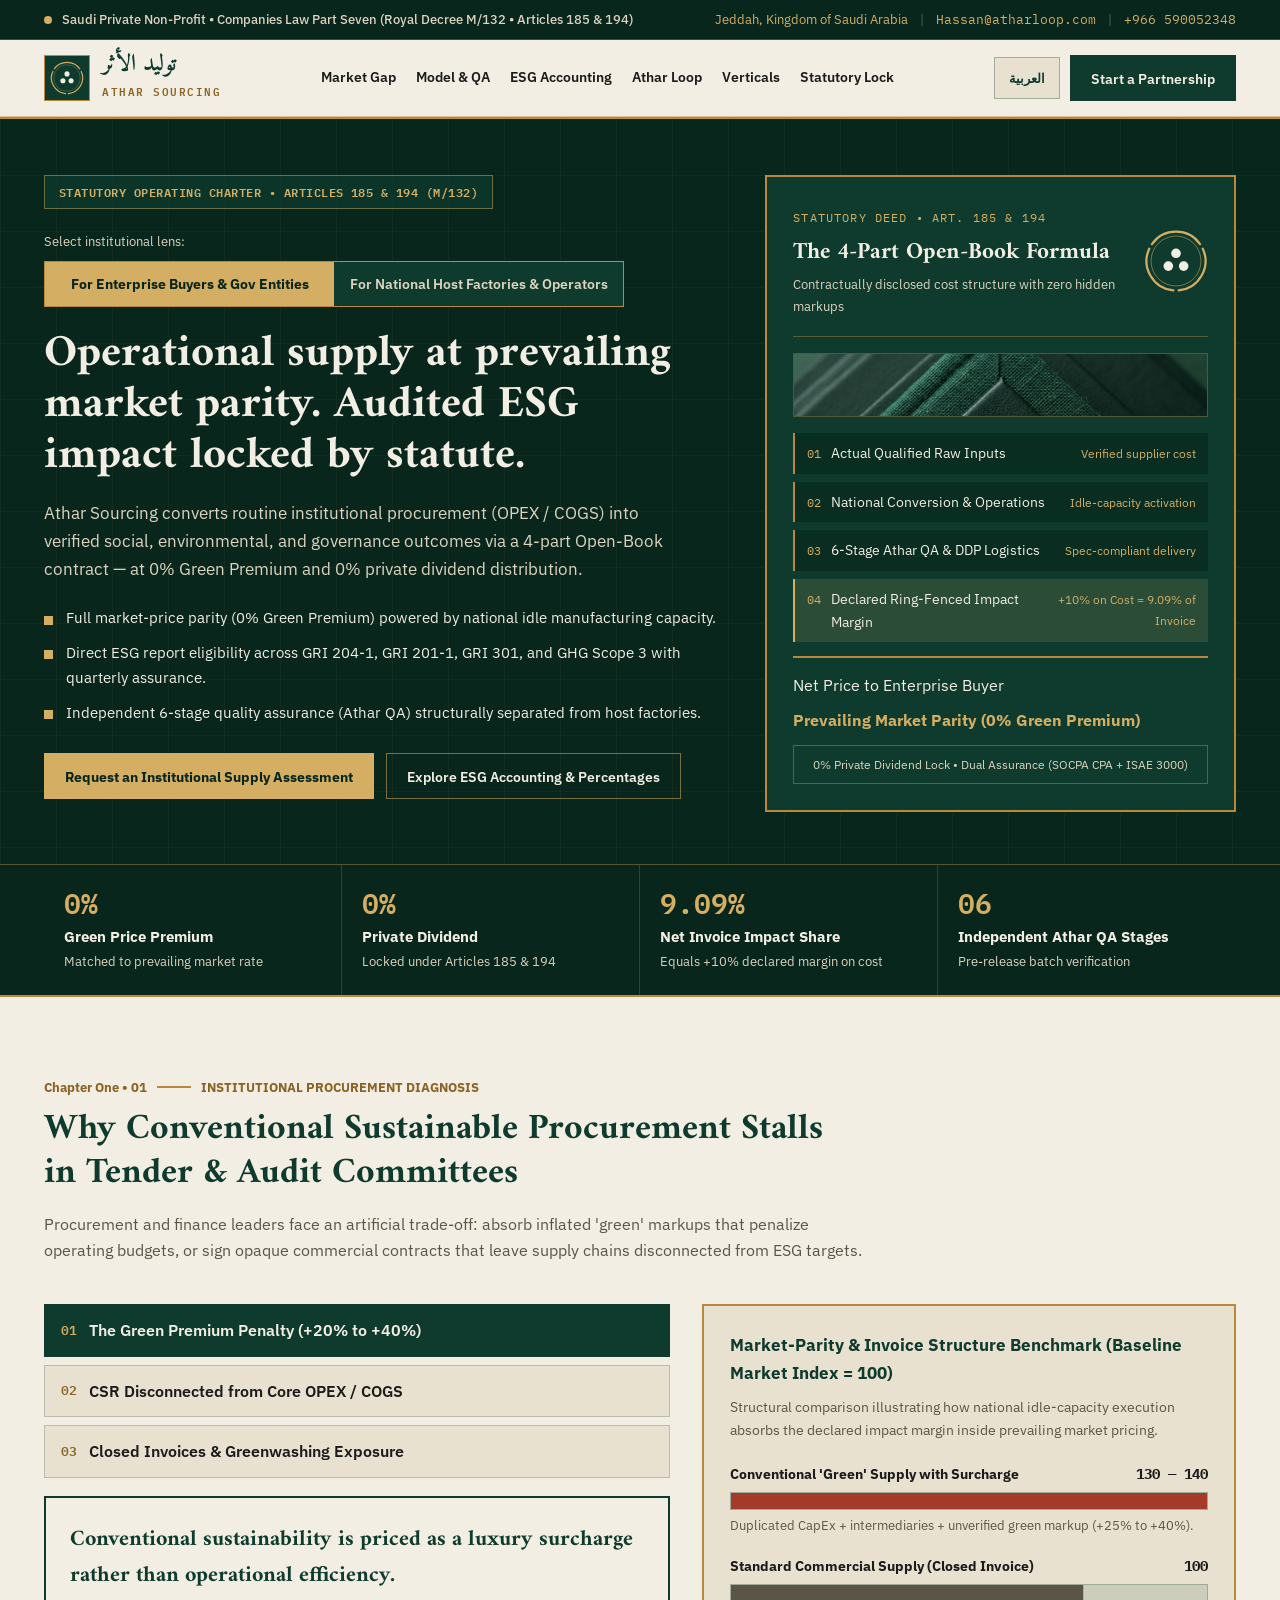
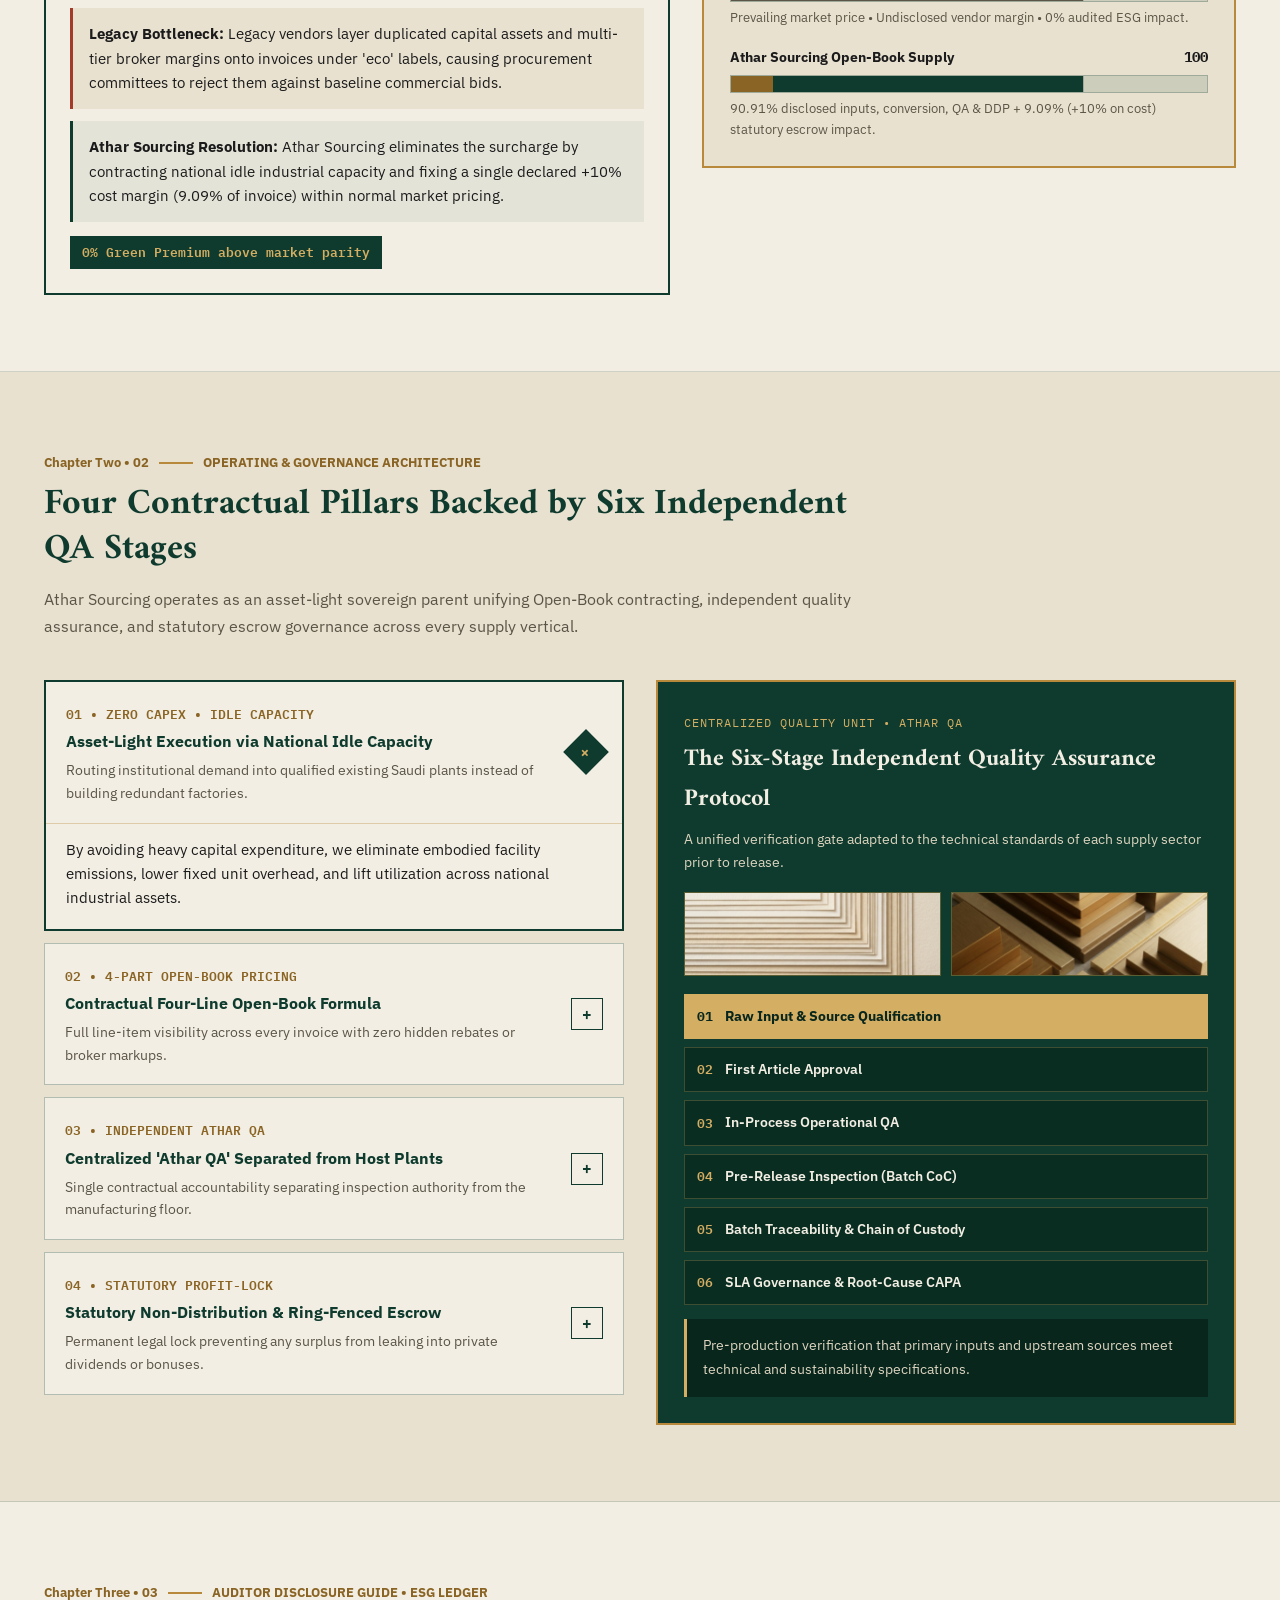
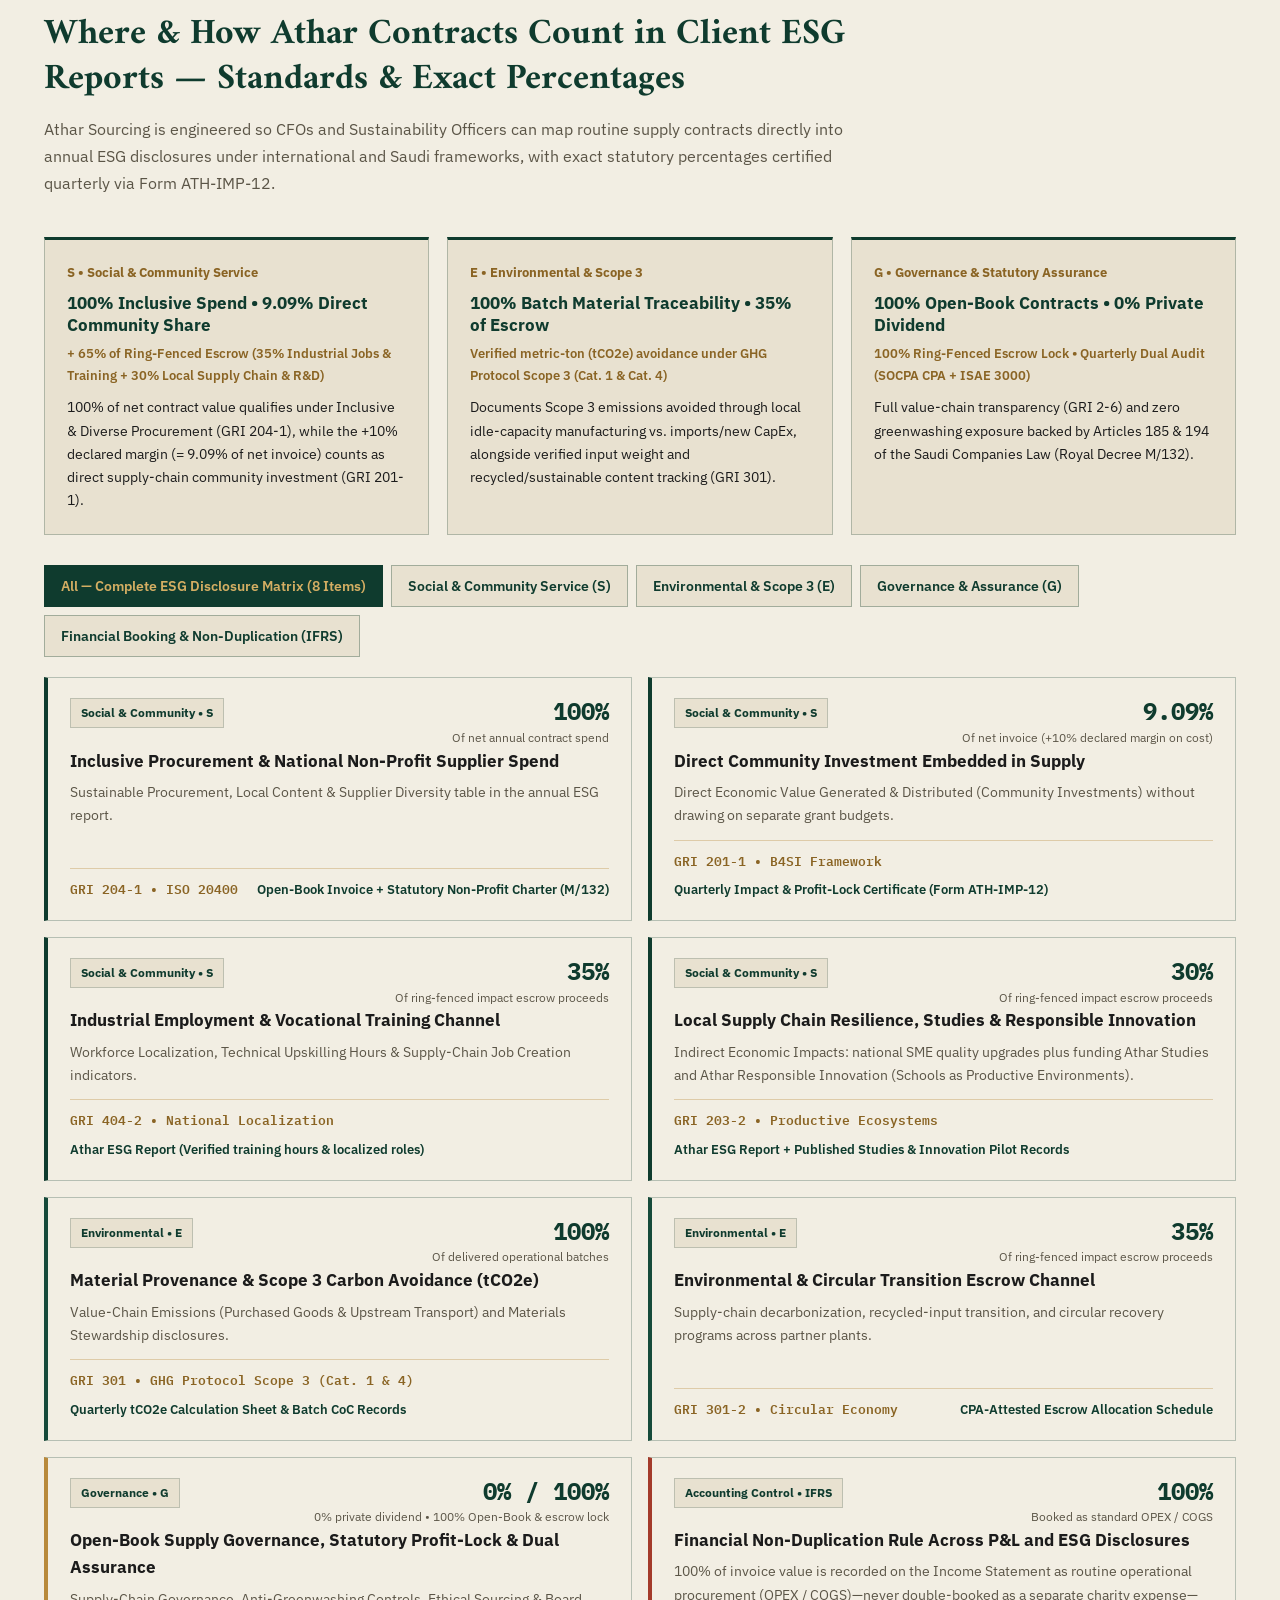
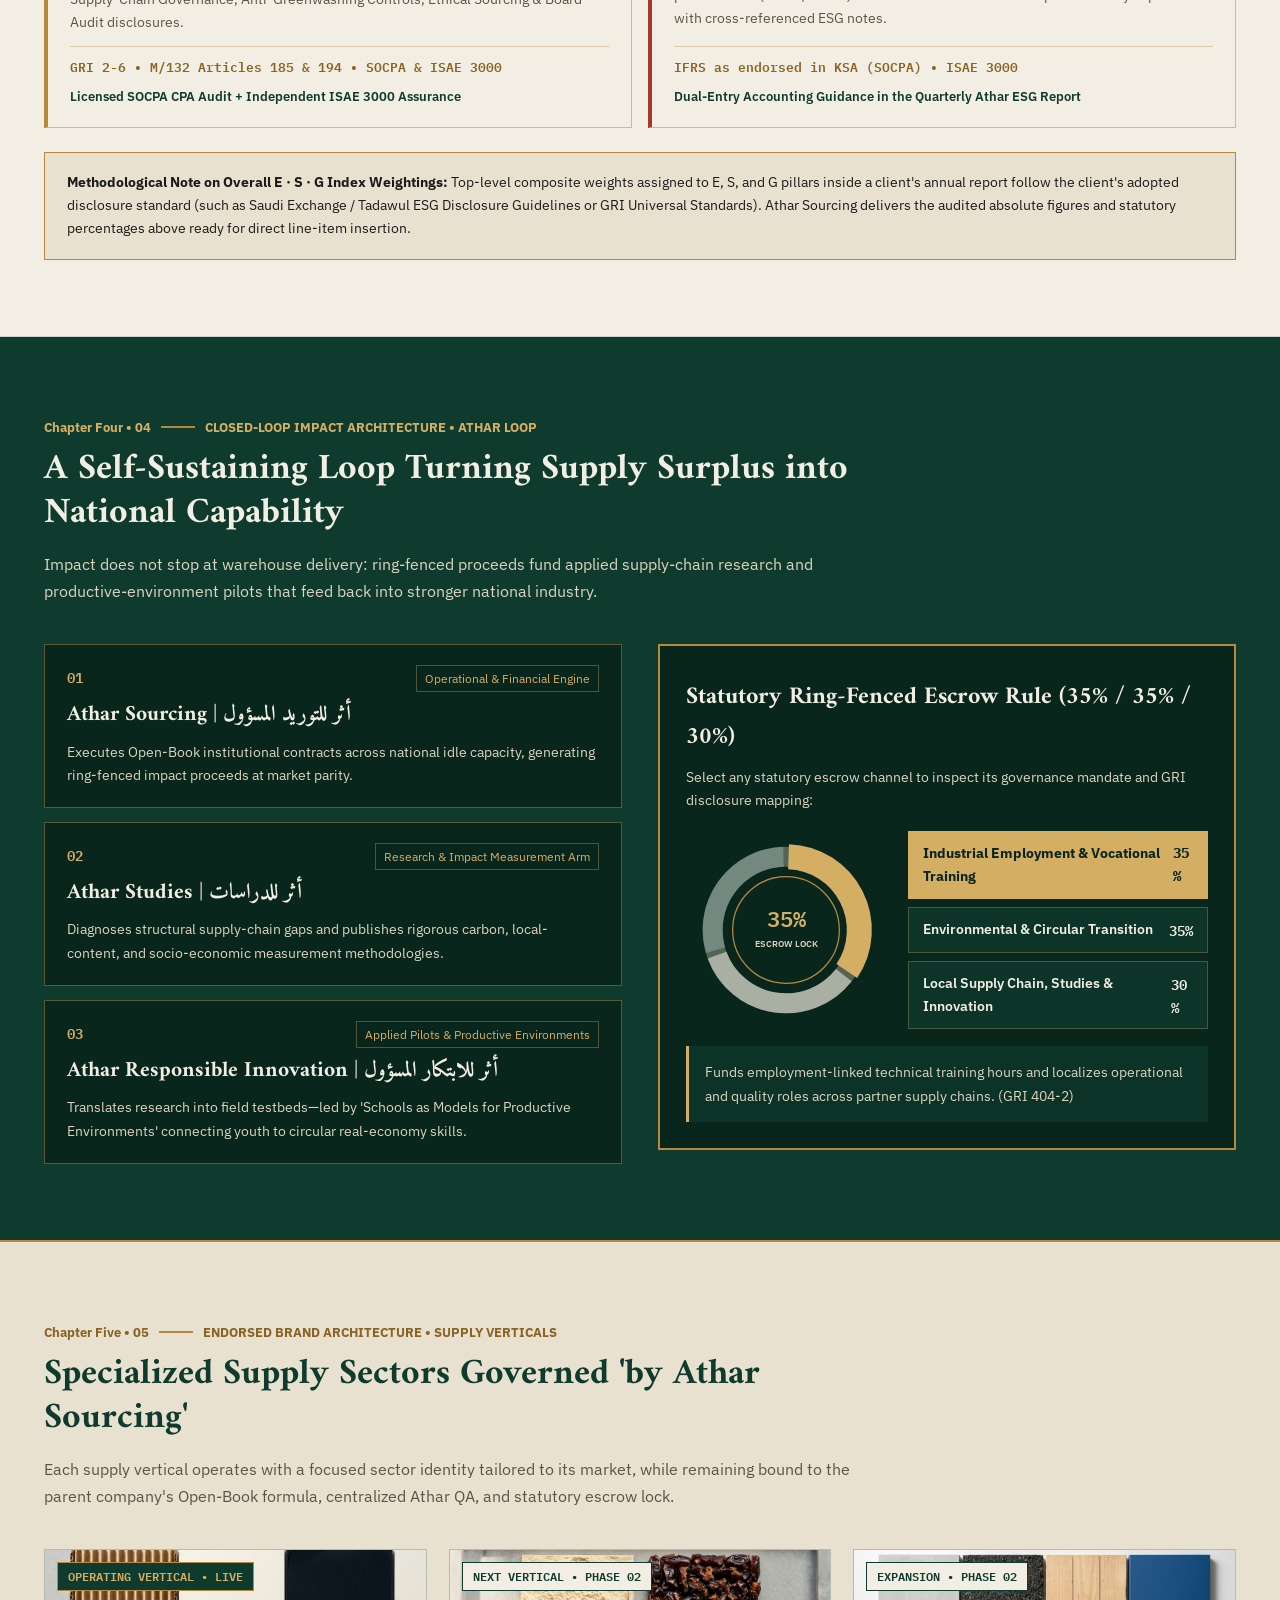
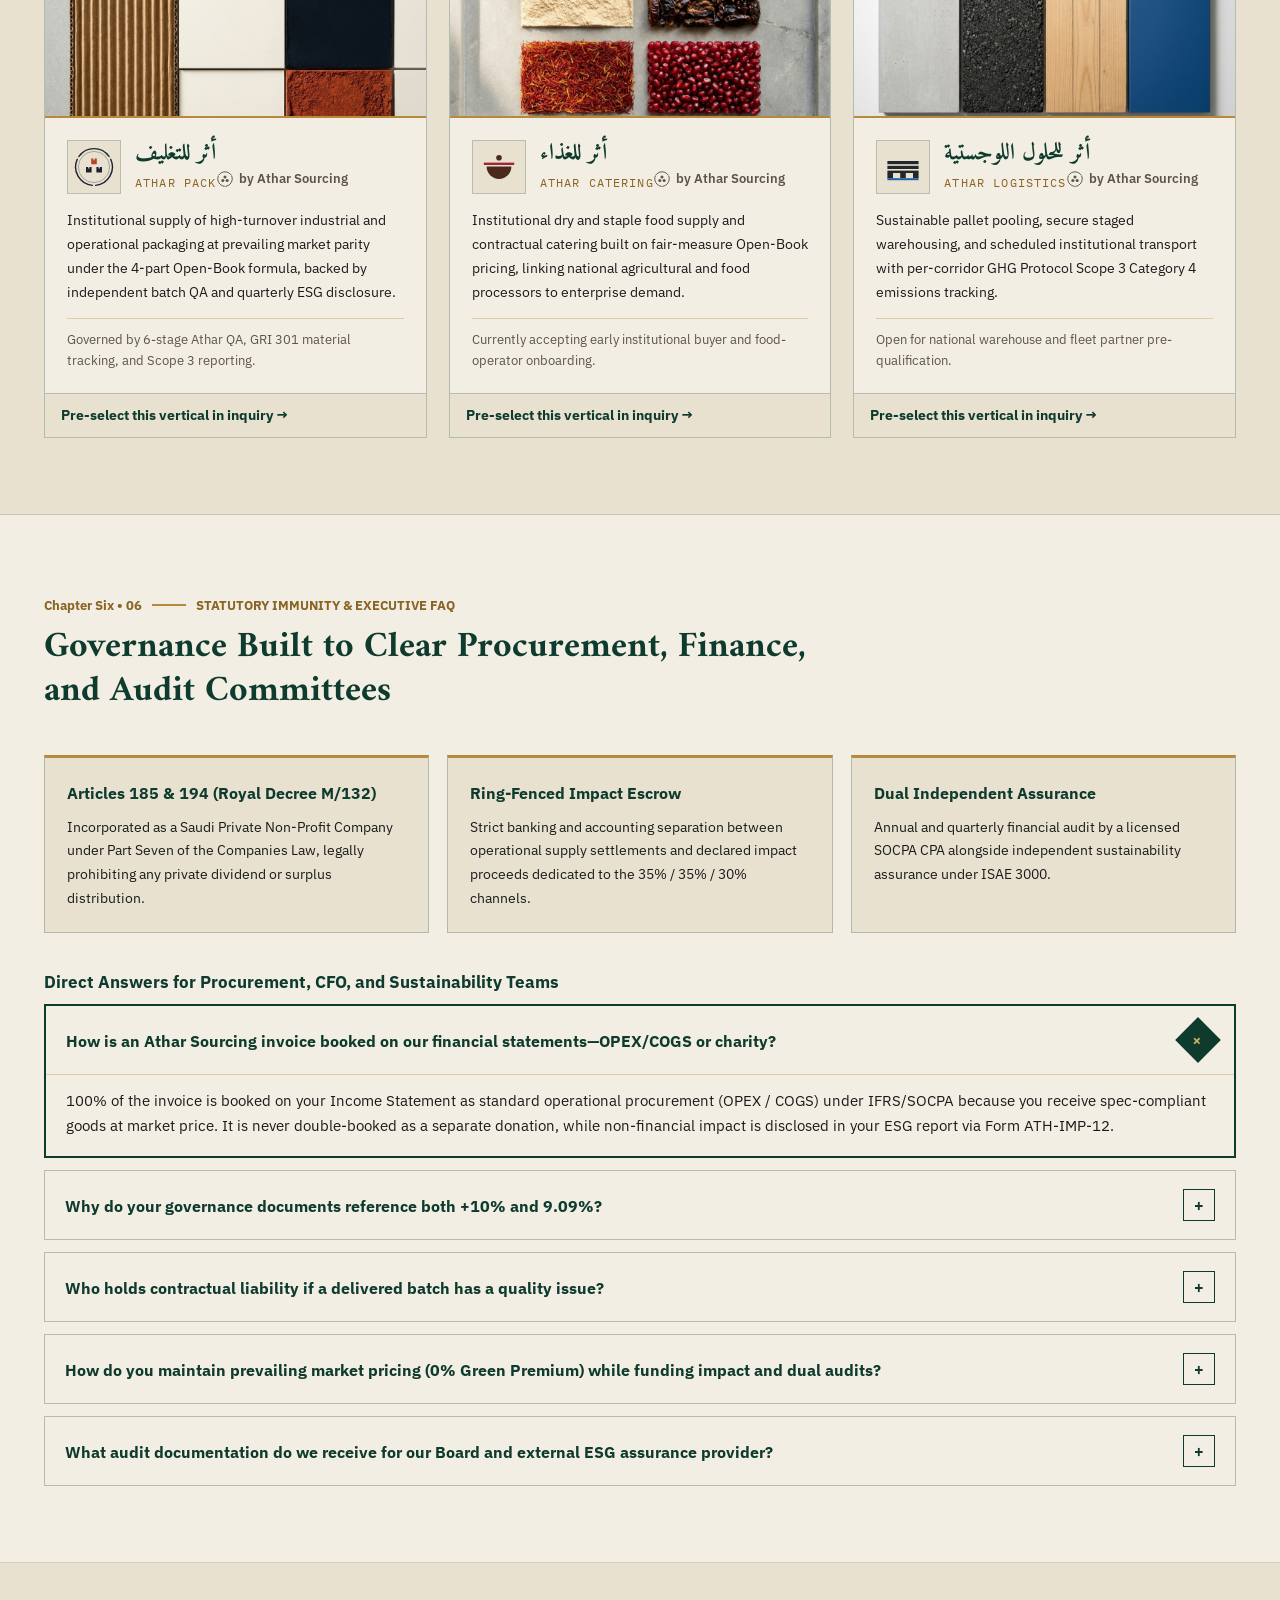
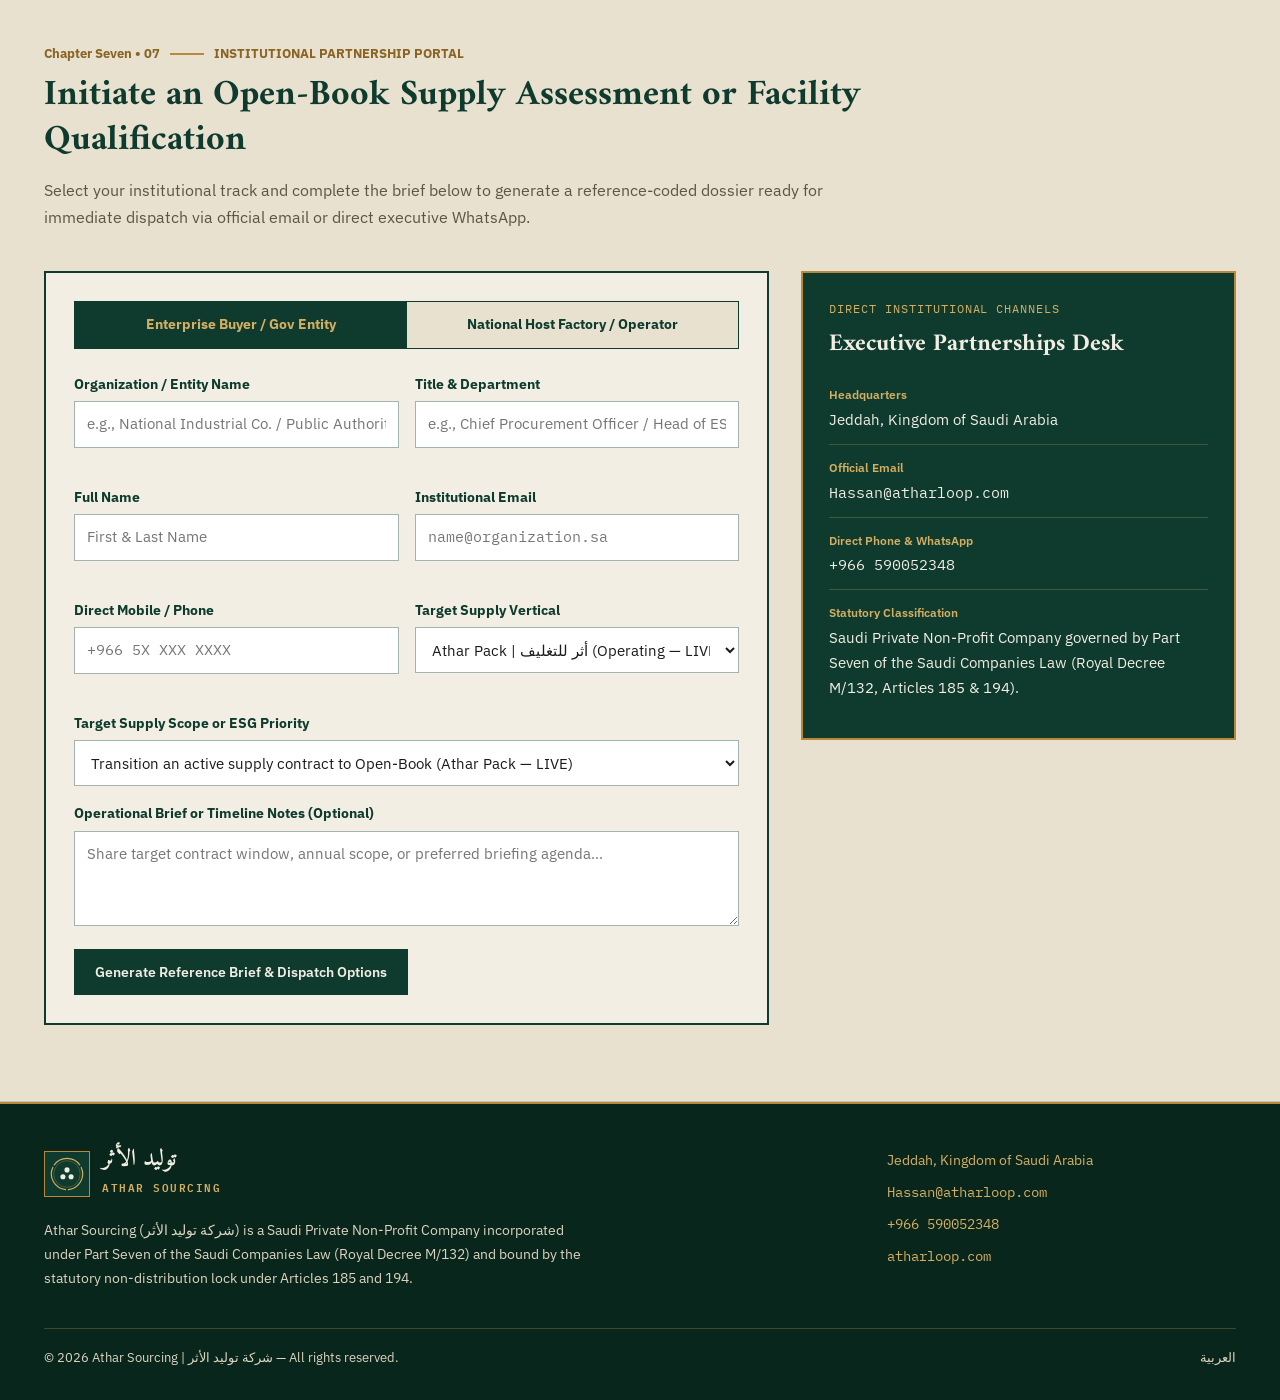
==== en/index.html @ d8f1afbc "Deploy Athar Sourcing bilingual landing page" ====
<!DOCTYPE html>
<html lang="en" dir="ltr">
<head>
<meta charset="UTF-8">
<meta name="viewport" content="width=device-width, initial-scale=1.0">
<title>Athar Sourcing | شركة توليد الأثر — Open-Book Institutional Supply &amp; Statutory Impact</title>
<meta name="description" content="A Saudi Private Non-Profit Company in Jeddah governed by Part Seven of the Saudi Companies Law (Royal Decree M/132, Articles 185 &amp; 194). Converting OPEX/COGS supply into audited ESG impact at 0% Green Premium.">
<link rel="canonical" href="https://atharloop.com/en/">
<link rel="alternate" hreflang="ar" href="https://atharloop.com/">
<link rel="alternate" hreflang="en" href="https://atharloop.com/en/">
<link rel="alternate" hreflang="x-default" href="https://atharloop.com/">
<meta property="og:type" content="website">
<meta property="og:title" content="Athar Sourcing | شركة توليد الأثر — Open-Book Institutional Supply &amp; Statutory Impact">
<meta property="og:description" content="A Saudi Private Non-Profit Company in Jeddah governed by Part Seven of the Saudi Companies Law (Royal Decree M/132, Articles 185 &amp; 194). Converting OPEX/COGS supply into audited ESG impact at 0% Green Premium.">
<meta property="og:url" content="https://atharloop.com/en/">
<meta name="theme-color" content="#0F3B2E">
<link rel="icon" type="image/svg+xml" href="../assets/favicon.svg">
<link rel="preconnect" href="https://fonts.googleapis.com">
<link rel="preconnect" href="https://fonts.gstatic.com" crossorigin>
<link href="https://fonts.googleapis.com/css2?family=Amiri:wght@700&family=IBM+Plex+Mono:wght@500;600&family=IBM+Plex+Sans+Arabic:wght@400;500;600;700&family=IBM+Plex+Sans:wght@400;500;600;700&display=swap" rel="stylesheet">
<link rel="stylesheet" href="../assets/landing.css">
<script type="application/ld+json">{"@context": "https://schema.org", "@type": "NGO", "name": "شركة توليد الأثر | Athar Sourcing", "alternateName": "Athar Sourcing", "url": "https://atharloop.com/", "email": "Hassan@atharloop.com", "telephone": "+966 590052348", "nonprofitStatus": "Saudi Private Non-Profit Company (Companies Law Part Seven, Royal Decree M/132, Articles 185 & 194)", "address": {"@type": "PostalAddress", "addressLocality": "Jeddah", "addressCountry": "SA"}, "department": [{"@type": "Organization", "name": "أثر للتغليف | Athar Pack"}, {"@type": "Organization", "name": "أثر للغذاء | Athar Catering"}, {"@type": "Organization", "name": "أثر للحلول اللوجستية | Athar Logistics"}, {"@type": "Organization", "name": "أثر للدراسات | Athar Studies"}, {"@type": "Organization", "name": "أثر للابتكار المسؤول | Athar Responsible Innovation"}]}</script>
</head>
<body>
<a class="skip-link" href="#top">Skip directly to main content</a>
<div class="top-strip">
  <div class="container top-strip-inner">
    <div class="strip-status">
      <span class="status-dot" aria-hidden="true"></span>
      <span>Saudi Private Non-Profit • Companies Law Part Seven (Royal Decree M/132 • Articles 185 &amp; 194)</span>
    </div>
    <div class="strip-meta">
      <span>Jeddah, Kingdom of Saudi Arabia</span>
      <span class="strip-sep" aria-hidden="true">|</span>
      <a class="num-ltr" href="mailto:Hassan@atharloop.com">Hassan@atharloop.com</a>
      <span class="strip-sep" aria-hidden="true">|</span>
      <a class="num-ltr" href="https://wa.me/966590052348" target="_blank" rel="noopener">+966 590052348</a>
    </div>
  </div>
</div>
<header class="site-header">
  <div class="container header-inner">
    <a class="brand-lockup" href="#top" aria-label="توليد الأثر — ATHAR SOURCING">
      <div class="brand-seal-box"><svg class="seal-svg" viewBox="0 0 200 200" aria-hidden="true" focusable="false"><path d="M 24.83 46.97 A 92 92 0 0 1 175.17 46.97 M 183.51 61.41 A 92 92 0 0 1 108.34 191.62 M 91.66 191.62 A 92 92 0 0 1 16.49 61.41" fill="none" stroke="#D4AE63" stroke-width="7" stroke-linecap="round"/><circle cx="100" cy="100" r="78" fill="none" stroke="#D4AE63" stroke-width="1.6"/><g fill="#F2EEE3"><circle cx="100" cy="76" r="15"/><circle cx="76" cy="116" r="15"/><circle cx="124" cy="116" r="15"/></g></svg></div>
      <div>
        <div class="brand-text-ar">توليد الأثر</div>
        <div class="brand-text-en num-ltr">ATHAR SOURCING</div>
      </div>
    </a>
    <nav class="primary-nav" aria-label="Primary">
      <a class="nav-link" href="#gap">Market Gap</a><a class="nav-link" href="#model">Model &amp; QA</a><a class="nav-link" href="#esg-ledger">ESG Accounting</a><a class="nav-link" href="#loop">Athar Loop</a><a class="nav-link" href="#verticals">Verticals</a><a class="nav-link" href="#governance">Statutory Lock</a>
    </nav>
    <div class="header-actions">
      <a class="lang-switch" href="../index.html">العربية</a>
      <a class="btn-primary header-cta-desktop" href="#start">Start a Partnership</a>
      <button id="menuToggle" class="menu-toggle" type="button" aria-expanded="false" aria-controls="mobileDrawer" aria-label="Toggle navigation menu">
        <span class="menu-bar"></span>
        <span class="menu-bar"></span>
      </button>
    </div>
  </div>
  <div id="mobileDrawer" class="mobile-drawer">
    <div class="mobile-drawer-inner">
      <nav class="mobile-nav-list" aria-label="Mobile">
        <a href="#gap">Market Gap</a><a href="#model">Model &amp; QA</a><a href="#esg-ledger">ESG Accounting</a><a href="#loop">Athar Loop</a><a href="#verticals">Verticals</a><a href="#governance">Statutory Lock</a>
        <a href="#start">Start a Partnership</a>
      </nav>
    </div>
  </div>
</header>
<main id="top">
<section class="hero-band">
  <div class="container hero-grid">
    <div>
      <div class="eyebrow-badge">STATUTORY OPERATING CHARTER • ARTICLES 185 &amp; 194 (M/132)</div>
      <div class="lens-bar">
        <span class="lens-caption">Select institutional lens:</span>
        <div class="lens-tabs" role="tablist" aria-label="Select institutional lens:">
          <button class="lens-tab" type="button" role="tab" aria-selected="true" data-lens="buyer">For Enterprise Buyers &amp; Gov Entities</button>
          <button class="lens-tab" type="button" role="tab" aria-selected="false" data-lens="factory">For National Host Factories &amp; Operators</button>
        </div>
      </div>
      <div class="hero-mode-panel" data-lens-panel="buyer">
        <h1 class="hero-title">Operational supply at prevailing market parity. Audited ESG impact locked by statute.</h1>
        <p class="hero-lead">Athar Sourcing converts routine institutional procurement (OPEX / COGS) into verified social, environmental, and governance outcomes via a 4-part Open-Book contract — at 0% Green Premium and 0% private dividend distribution.</p>
        <ul class="hero-bullets"><li>Full market-price parity (0% Green Premium) powered by national idle manufacturing capacity.</li><li>Direct ESG report eligibility across GRI 204-1, GRI 201-1, GRI 301, and GHG Scope 3 with quarterly assurance.</li><li>Independent 6-stage quality assurance (Athar QA) structurally separated from host factories.</li></ul>
        <div class="hero-cta-row">
          <a class="btn-brass" href="#start">Request an Institutional Supply Assessment</a>
          <a class="btn-outline-light" href="#esg-ledger">Explore ESG Accounting &amp; Percentages</a>
        </div>
      </div>
      <div class="hero-mode-panel" data-lens-panel="factory" hidden>
        <div class="hero-title" role="heading" aria-level="2">Turn underutilized production capacity into scheduled, payment-assured institutional orders.</div>
        <p class="hero-lead">We partner with qualified Saudi factories and logistics operators to activate idle lines without sales overhead or collection risk, backed by Athar QA supervision and circular capability upgrades.</p>
        <ul class="hero-bullets"><li>Predictable institutional batch orders lifting plant utilization with Zero new CapEx.</li><li>Transparent Open-Book conversion rates covering agreed operating costs on reliable settlement terms.</li><li>Direct access to our Local Supply Chain (30%) and Environmental Transition (35%) statutory escrow channels.</li></ul>
        <div class="hero-cta-row">
          <a class="btn-brass" href="#start">Qualify Your Facility as an Operating Partner</a>
          <a class="btn-outline-light" href="#loop">Inspect the Operating &amp; Escrow Model</a>
        </div>
      </div>
    </div>
    <aside class="deed-specimen" aria-label="The 4-Part Open-Book Formula">
      <div class="deed-specimen-head">
        <div>
          <div class="deed-code num-ltr">STATUTORY DEED • ART. 185 &amp; 194</div>
          <h2 class="deed-title">The 4-Part Open-Book Formula</h2>
          <p class="deed-sub">Contractually disclosed cost structure with zero hidden markups</p>
        </div>
        <div class="deed-specimen-seal"><svg class="seal-svg" viewBox="0 0 200 200" aria-hidden="true" focusable="false"><path d="M 24.83 46.97 A 92 92 0 0 1 175.17 46.97 M 183.51 61.41 A 92 92 0 0 1 108.34 191.62 M 91.66 191.62 A 92 92 0 0 1 16.49 61.41" fill="none" stroke="#D4AE63" stroke-width="7" stroke-linecap="round"/><circle cx="100" cy="100" r="78" fill="none" stroke="#D4AE63" stroke-width="1.6"/><g fill="#F2EEE3"><circle cx="100" cy="76" r="15"/><circle cx="76" cy="116" r="15"/><circle cx="124" cy="116" r="15"/></g></svg></div>
      </div>
      <div class="deed-texture-strip">
        <img src="../assets/materials/pillar-01-sovereign-green.jpg" alt="Athar Sourcing sovereign green archival deed texture" width="640" height="128" loading="eager">
      </div>
      <div class="deed-rows">
        <div class="deed-row"><span class="deed-row-main"><span class="deed-row-idx num-ltr">01</span> <span>Actual Qualified Raw Inputs</span></span><span class="deed-row-meta">Verified supplier cost</span></div><div class="deed-row"><span class="deed-row-main"><span class="deed-row-idx num-ltr">02</span> <span>National Conversion &amp; Operations</span></span><span class="deed-row-meta">Idle-capacity activation</span></div><div class="deed-row"><span class="deed-row-main"><span class="deed-row-idx num-ltr">03</span> <span>6-Stage Athar QA &amp; DDP Logistics</span></span><span class="deed-row-meta">Spec-compliant delivery</span></div><div class="deed-row deed-row-highlight"><span class="deed-row-main"><span class="deed-row-idx num-ltr">04</span> <span>Declared Ring-Fenced Impact Margin</span></span><span class="deed-row-meta">+10% on Cost = 9.09% of Invoice</span></div>
      </div>
      <div class="deed-total">
        <span>Net Price to Enterprise Buyer</span>
        <span class="deed-total-val">Prevailing Market Parity (0% Green Premium)</span>
      </div>
      <div class="deed-stamp">0% Private Dividend Lock • Dual Assurance (SOCPA CPA + ISAE 3000)</div>
    </aside>
  </div>
  <div class="kpi-strip">
    <div class="container kpi-grid">
      <div class="kpi-cell"><div class="kpi-num num-ltr">0%</div><div class="kpi-label">Green Price Premium</div><div class="kpi-sub">Matched to prevailing market rate</div></div><div class="kpi-cell"><div class="kpi-num num-ltr">0%</div><div class="kpi-label">Private Dividend</div><div class="kpi-sub">Locked under Articles 185 &amp; 194</div></div><div class="kpi-cell"><div class="kpi-num num-ltr">9.09%</div><div class="kpi-label">Net Invoice Impact Share</div><div class="kpi-sub">Equals +10% declared margin on cost</div></div><div class="kpi-cell"><div class="kpi-num num-ltr">06</div><div class="kpi-label">Independent Athar QA Stages</div><div class="kpi-sub">Pre-release batch verification</div></div>
    </div>
  </div>
</section>
<section id="gap" class="section-band">
  <div class="container">
    <div class="section-header">
      <div class="chapter-meta"><span>Chapter One • 01</span><span class="chapter-rule" aria-hidden="true"></span><span>INSTITUTIONAL PROCUREMENT DIAGNOSIS</span></div>
      <h2 class="section-title">Why Conventional Sustainable Procurement Stalls in Tender &amp; Audit Committees</h2>
      <p class="section-intro">Procurement and finance leaders face an artificial trade-off: absorb inflated &#x27;green&#x27; markups that penalize operating budgets, or sign opaque commercial contracts that leave supply chains disconnected from ESG targets.</p>
    </div>
    <div class="gap-layout">
      <div>
        <div class="gap-tablist" role="tablist" aria-label="INSTITUTIONAL PROCUREMENT DIAGNOSIS">
          <button class="gap-tab" type="button" role="tab" aria-selected="true" data-gap-tab="gap-premium"><span class="gap-tab-code num-ltr">01</span><span>The Green Premium Penalty (+20% to +40%)</span></button><button class="gap-tab" type="button" role="tab" aria-selected="false" data-gap-tab="gap-silo"><span class="gap-tab-code num-ltr">02</span><span>CSR Disconnected from Core OPEX / COGS</span></button><button class="gap-tab" type="button" role="tab" aria-selected="false" data-gap-tab="gap-audit"><span class="gap-tab-code num-ltr">03</span><span>Closed Invoices &amp; Greenwashing Exposure</span></button>
        </div>
        <div class="gap-panel" data-gap-panel="gap-premium"><h3 class="gap-panel-title">Conventional sustainability is priced as a luxury surcharge rather than operational efficiency.</h3><div class="gap-compare-row"><div class="gap-box"><strong>Legacy Bottleneck:</strong> Legacy vendors layer duplicated capital assets and multi-tier broker margins onto invoices under &#x27;eco&#x27; labels, causing procurement committees to reject them against baseline commercial bids.</div><div class="gap-box gap-box-sol"><strong>Athar Sourcing Resolution:</strong> Athar Sourcing eliminates the surcharge by contracting national idle industrial capacity and fixing a single declared +10% cost margin (9.09% of invoice) within normal market pricing.</div></div><div class="gap-metric-pill">0% Green Premium above market parity</div></div><div class="gap-panel" data-gap-panel="gap-silo" hidden><h3 class="gap-panel-title">Philanthropic grants fluctuate annually while 95% of procurement spend generates zero documented impact.</h3><div class="gap-compare-row"><div class="gap-box"><strong>Legacy Bottleneck:</strong> Community budgets are managed as discretionary silos vulnerable to budget cuts, while multi-million-riyal supply contracts pass through the ledger without creating national industrial jobs or GRI disclosures.</div><div class="gap-box gap-box-sol"><strong>Athar Sourcing Resolution:</strong> Our model embeds impact inside the supply contract itself: 100% of spend remains standard operational procurement (OPEX / COGS) while unlocking verified inclusive-procurement and community metrics.</div></div><div class="gap-metric-pill">100% Standard OPEX / COGS Booking</div></div><div class="gap-panel" data-gap-panel="gap-audit" hidden><h3 class="gap-panel-title">Unverified marketing claims fail SOCPA financial audits and ISAE 3000 sustainability assurance.</h3><div class="gap-compare-row"><div class="gap-box"><strong>Legacy Bottleneck:</strong> Opaque lump-sum invoices provide no visibility into raw material provenance, Scope 3 reductions, or surplus destination—exposing boards and sustainability reports to assurance qualifications.</div><div class="gap-box gap-box-sol"><strong>Athar Sourcing Resolution:</strong> Every Open-Book invoice itemizes direct costs and the declared impact margin, backed quarterly by the Athar ESG Report and Form ATH-IMP-12 under dual CPA and ISAE 3000 review.</div></div><div class="gap-metric-pill">Dual Assurance: SOCPA CPA + ISAE 3000</div></div>
      </div>
      <aside class="bench-card" aria-label="Market-Parity &amp; Invoice Structure Benchmark (Baseline Market Index = 100)">
        <h3 class="bench-title">Market-Parity &amp; Invoice Structure Benchmark (Baseline Market Index = 100)</h3>
        <p class="bench-note">Structural comparison illustrating how national idle-capacity execution absorbs the declared impact margin inside prevailing market pricing.</p>
        <div class="bench-list">
          <div><div class="bench-item-head"><span>Conventional &#x27;Green&#x27; Supply with Surcharge</span><span class="num-ltr">130 — 140</span></div><div class="bench-track"><div class="bench-bar-fill bench-bar-inflated" style="--ratio:1.0"></div></div><p class="bench-caption">Duplicated CapEx + intermediaries + unverified green markup (+25% to +40%).</p></div><div><div class="bench-item-head"><span>Standard Commercial Supply (Closed Invoice)</span><span class="num-ltr">100</span></div><div class="bench-track"><div class="bench-bar-fill bench-bar-opaque" style="--ratio:0.74"></div></div><p class="bench-caption">Prevailing market price • Undisclosed vendor margin • 0% audited ESG impact.</p></div><div><div class="bench-item-head"><span>Athar Sourcing Open-Book Supply</span><span class="num-ltr">100</span></div><div class="bench-track"><div class="bench-bar-fill bench-bar-athar" style="--ratio:0.74"></div></div><p class="bench-caption">90.91% disclosed inputs, conversion, QA &amp; DDP + 9.09% (+10% on cost) statutory escrow impact.</p></div>
        </div>
      </aside>
    </div>
  </div>
</section>
<section id="model" class="section-band band-sand">
  <div class="container">
    <div class="section-header">
      <div class="chapter-meta"><span>Chapter Two • 02</span><span class="chapter-rule" aria-hidden="true"></span><span>OPERATING &amp; GOVERNANCE ARCHITECTURE</span></div>
      <h2 class="section-title">Four Contractual Pillars Backed by Six Independent QA Stages</h2>
      <p class="section-intro">Athar Sourcing operates as an asset-light sovereign parent unifying Open-Book contracting, independent quality assurance, and statutory escrow governance across every supply vertical.</p>
    </div>
    <div class="model-grid">
      <div class="accordion-stack" data-single-open="true">
        <div class="accordion-card is-open"><button class="accordion-trigger" type="button" aria-expanded="true"><div><div class="acc-num num-ltr">01 • ZERO CAPEX • IDLE CAPACITY</div><div class="acc-title">Asset-Light Execution via National Idle Capacity</div><div class="acc-summary">Routing institutional demand into qualified existing Saudi plants instead of building redundant factories.</div></div><span class="acc-icon" aria-hidden="true">+</span></button><div class="accordion-panel"><div class="accordion-inner"><div class="accordion-body">By avoiding heavy capital expenditure, we eliminate embodied facility emissions, lower fixed unit overhead, and lift utilization across national industrial assets.</div></div></div></div><div class="accordion-card"><button class="accordion-trigger" type="button" aria-expanded="false"><div><div class="acc-num num-ltr">02 • 4-PART OPEN-BOOK PRICING</div><div class="acc-title">Contractual Four-Line Open-Book Formula</div><div class="acc-summary">Full line-item visibility across every invoice with zero hidden rebates or broker markups.</div></div><span class="acc-icon" aria-hidden="true">+</span></button><div class="accordion-panel"><div class="accordion-inner"><div class="accordion-body">Every invoice discloses: (1) Qualified Raw Inputs, (2) Agreed National Conversion, (3) Independent Athar QA &amp; DDP Logistics, and (4) Declared +10% Cost Margin (= 9.09% of Net Invoice).</div></div></div></div><div class="accordion-card"><button class="accordion-trigger" type="button" aria-expanded="false"><div><div class="acc-num num-ltr">03 • INDEPENDENT ATHAR QA</div><div class="acc-title">Centralized &#x27;Athar QA&#x27; Separated from Host Plants</div><div class="acc-summary">Single contractual accountability separating inspection authority from the manufacturing floor.</div></div><span class="acc-icon" aria-hidden="true">+</span></button><div class="accordion-panel"><div class="accordion-inner"><div class="accordion-body">No shipment is cleared for client delivery until it passes our 6-stage sector-adapted verification protocol and receives an official Batch Certificate of Conformance (Batch CoC).</div></div></div></div><div class="accordion-card"><button class="accordion-trigger" type="button" aria-expanded="false"><div><div class="acc-num num-ltr">04 • STATUTORY PROFIT-LOCK</div><div class="acc-title">Statutory Non-Distribution &amp; Ring-Fenced Escrow</div><div class="acc-summary">Permanent legal lock preventing any surplus from leaking into private dividends or bonuses.</div></div><span class="acc-icon" aria-hidden="true">+</span></button><div class="accordion-panel"><div class="accordion-inner"><div class="accordion-body">Enforced by Articles 185 and 194 of the Saudi Companies Law (Royal Decree M/132), 100% of declared impact proceeds enter a ring-fenced escrow account audited under SOCPA and ISAE 3000.</div></div></div></div>
      </div>
      <aside class="qa-card">
        <div class="qa-kicker num-ltr">CENTRALIZED QUALITY UNIT • ATHAR QA</div>
        <h3 class="qa-title">The Six-Stage Independent Quality Assurance Protocol</h3>
        <p class="qa-sub">A unified verification gate adapted to the technical standards of each supply sector prior to release.</p>
        <div class="qa-photo-bar">
          <img src="../assets/materials/pillar-02-deed-parchment.jpg" alt="Archival Waqf Deed parchment texture" width="320" height="120" loading="lazy">
          <img src="../assets/materials/pillar-03-signet-brass.jpg" alt="Signet brass governance texture" width="320" height="120" loading="lazy">
        </div>
        <div class="qa-stages" role="tablist" aria-label="The Six-Stage Independent Quality Assurance Protocol">
          <button class="qa-stage-btn" type="button" role="tab" aria-selected="true" data-qa-stage="01" data-qa-detail="Pre-production verification that primary inputs and upstream sources meet technical and sustainability specifications."><span class="qa-stage-num num-ltr">01</span><span>Raw Input &amp; Source Qualification</span></button><button class="qa-stage-btn" type="button" role="tab" aria-selected="false" data-qa-stage="02" data-qa-detail="Formal client sign-off on reference samples and tolerance benchmarks before volume execution begins."><span class="qa-stage-num num-ltr">02</span><span>First Article Approval</span></button><button class="qa-stage-btn" type="button" role="tab" aria-selected="false" data-qa-stage="03" data-qa-detail="Scheduled monitoring of operating discipline and process stability across host industrial and logistics partners."><span class="qa-stage-num num-ltr">03</span><span>In-Process Operational QA</span></button><button class="qa-stage-btn" type="button" role="tab" aria-selected="false" data-qa-stage="04" data-qa-detail="Independent final inspection of completed lots and issuance of a mandatory Batch Certificate of Conformance."><span class="qa-stage-num num-ltr">04</span><span>Pre-Release Inspection (Batch CoC)</span></button><button class="qa-stage-btn" type="button" role="tab" aria-selected="false" data-qa-stage="05" data-qa-detail="End-to-end linkage of lot records across raw inputs, staging, storage, and DDP delivery to client warehouses."><span class="qa-stage-num num-ltr">05</span><span>Batch Traceability &amp; Chain of Custody</span></button><button class="qa-stage-btn" type="button" role="tab" aria-selected="false" data-qa-stage="06" data-qa-detail="Contractual service-level enforcement and structured corrective/preventive action for continuous reliability."><span class="qa-stage-num num-ltr">06</span><span>SLA Governance &amp; Root-Cause CAPA</span></button>
        </div>
        <div id="qaDetailBox" class="qa-detail-box" aria-live="polite">Pre-production verification that primary inputs and upstream sources meet technical and sustainability specifications.</div>
      </aside>
    </div>
  </div>
</section>
<section id="esg-ledger" class="section-band">
  <div class="container">
    <div class="section-header">
      <div class="chapter-meta"><span>Chapter Three • 03</span><span class="chapter-rule" aria-hidden="true"></span><span>AUDITOR DISCLOSURE GUIDE • ESG LEDGER</span></div>
      <h2 class="section-title">Where &amp; How Athar Contracts Count in Client ESG Reports — Standards &amp; Exact Percentages</h2>
      <p class="section-intro">Athar Sourcing is engineered so CFOs and Sustainability Officers can map routine supply contracts directly into annual ESG disclosures under international and Saudi frameworks, with exact statutory percentages certified quarterly via Form ATH-IMP-12.</p>
    </div>
    <div class="esg-summary-grid">
      <div class="esg-pillar-card"><div class="esg-pillar-code">S • Social &amp; Community Service</div><div class="esg-pillar-pct">100% Inclusive Spend • 9.09% Direct Community Share</div><div class="esg-pillar-sub">+ 65% of Ring-Fenced Escrow (35% Industrial Jobs &amp; Training + 30% Local Supply Chain &amp; R&amp;D)</div><p class="esg-pillar-desc">100% of net contract value qualifies under Inclusive &amp; Diverse Procurement (GRI 204-1), while the +10% declared margin (= 9.09% of net invoice) counts as direct supply-chain community investment (GRI 201-1).</p></div><div class="esg-pillar-card"><div class="esg-pillar-code">E • Environmental &amp; Scope 3</div><div class="esg-pillar-pct">100% Batch Material Traceability • 35% of Escrow</div><div class="esg-pillar-sub">Verified metric-ton (tCO2e) avoidance under GHG Protocol Scope 3 (Cat. 1 &amp; Cat. 4)</div><p class="esg-pillar-desc">Documents Scope 3 emissions avoided through local idle-capacity manufacturing vs. imports/new CapEx, alongside verified input weight and recycled/sustainable content tracking (GRI 301).</p></div><div class="esg-pillar-card"><div class="esg-pillar-code">G • Governance &amp; Statutory Assurance</div><div class="esg-pillar-pct">100% Open-Book Contracts • 0% Private Dividend</div><div class="esg-pillar-sub">100% Ring-Fenced Escrow Lock • Quarterly Dual Audit (SOCPA CPA + ISAE 3000)</div><p class="esg-pillar-desc">Full value-chain transparency (GRI 2-6) and zero greenwashing exposure backed by Articles 185 &amp; 194 of the Saudi Companies Law (Royal Decree M/132).</p></div>
    </div>
    <div class="filter-bar" role="tablist" aria-label="AUDITOR DISCLOSURE GUIDE • ESG LEDGER">
      <button class="filter-tab" type="button" role="tab" aria-selected="true" data-esg-filter="all">All — Complete ESG Disclosure Matrix (8 Items)</button><button class="filter-tab" type="button" role="tab" aria-selected="false" data-esg-filter="S">Social &amp; Community Service (S)</button><button class="filter-tab" type="button" role="tab" aria-selected="false" data-esg-filter="E">Environmental &amp; Scope 3 (E)</button><button class="filter-tab" type="button" role="tab" aria-selected="false" data-esg-filter="G">Governance &amp; Assurance (G)</button><button class="filter-tab" type="button" role="tab" aria-selected="false" data-esg-filter="IFRS">Financial Booking &amp; Non-Duplication (IFRS)</button>
    </div>
    <div class="esg-ledger-grid">
      <article class="esg-row-card" data-dim="S"><div><div class="esg-row-top"><span class="esg-dim-badge">Social &amp; Community • S</span><div class="esg-pct-box"><div class="esg-pct-num num-ltr">100%</div><div class="esg-pct-basis">Of net annual contract spend</div></div></div><h3 class="esg-row-title">Inclusive Procurement &amp; National Non-Profit Supplier Spend</h3><p class="esg-row-where">Sustainable Procurement, Local Content &amp; Supplier Diversity table in the annual ESG report.</p></div><div class="esg-row-meta"><span class="esg-std-code num-ltr">GRI 204-1 • ISO 20400</span><span class="esg-proof-txt">Open-Book Invoice + Statutory Non-Profit Charter (M/132)</span></div></article><article class="esg-row-card" data-dim="S"><div><div class="esg-row-top"><span class="esg-dim-badge">Social &amp; Community • S</span><div class="esg-pct-box"><div class="esg-pct-num num-ltr">9.09%</div><div class="esg-pct-basis">Of net invoice (+10% declared margin on cost)</div></div></div><h3 class="esg-row-title">Direct Community Investment Embedded in Supply</h3><p class="esg-row-where">Direct Economic Value Generated &amp; Distributed (Community Investments) without drawing on separate grant budgets.</p></div><div class="esg-row-meta"><span class="esg-std-code num-ltr">GRI 201-1 • B4SI Framework</span><span class="esg-proof-txt">Quarterly Impact &amp; Profit-Lock Certificate (Form ATH-IMP-12)</span></div></article><article class="esg-row-card" data-dim="S"><div><div class="esg-row-top"><span class="esg-dim-badge">Social &amp; Community • S</span><div class="esg-pct-box"><div class="esg-pct-num num-ltr">35%</div><div class="esg-pct-basis">Of ring-fenced impact escrow proceeds</div></div></div><h3 class="esg-row-title">Industrial Employment &amp; Vocational Training Channel</h3><p class="esg-row-where">Workforce Localization, Technical Upskilling Hours &amp; Supply-Chain Job Creation indicators.</p></div><div class="esg-row-meta"><span class="esg-std-code num-ltr">GRI 404-2 • National Localization</span><span class="esg-proof-txt">Athar ESG Report (Verified training hours &amp; localized roles)</span></div></article><article class="esg-row-card" data-dim="S"><div><div class="esg-row-top"><span class="esg-dim-badge">Social &amp; Community • S</span><div class="esg-pct-box"><div class="esg-pct-num num-ltr">30%</div><div class="esg-pct-basis">Of ring-fenced impact escrow proceeds</div></div></div><h3 class="esg-row-title">Local Supply Chain Resilience, Studies &amp; Responsible Innovation</h3><p class="esg-row-where">Indirect Economic Impacts: national SME quality upgrades plus funding Athar Studies and Athar Responsible Innovation (Schools as Productive Environments).</p></div><div class="esg-row-meta"><span class="esg-std-code num-ltr">GRI 203-2 • Productive Ecosystems</span><span class="esg-proof-txt">Athar ESG Report + Published Studies &amp; Innovation Pilot Records</span></div></article><article class="esg-row-card" data-dim="E"><div><div class="esg-row-top"><span class="esg-dim-badge">Environmental • E</span><div class="esg-pct-box"><div class="esg-pct-num num-ltr">100%</div><div class="esg-pct-basis">Of delivered operational batches</div></div></div><h3 class="esg-row-title">Material Provenance &amp; Scope 3 Carbon Avoidance (tCO2e)</h3><p class="esg-row-where">Value-Chain Emissions (Purchased Goods &amp; Upstream Transport) and Materials Stewardship disclosures.</p></div><div class="esg-row-meta"><span class="esg-std-code num-ltr">GRI 301 • GHG Protocol Scope 3 (Cat. 1 &amp; 4)</span><span class="esg-proof-txt">Quarterly tCO2e Calculation Sheet &amp; Batch CoC Records</span></div></article><article class="esg-row-card" data-dim="E"><div><div class="esg-row-top"><span class="esg-dim-badge">Environmental • E</span><div class="esg-pct-box"><div class="esg-pct-num num-ltr">35%</div><div class="esg-pct-basis">Of ring-fenced impact escrow proceeds</div></div></div><h3 class="esg-row-title">Environmental &amp; Circular Transition Escrow Channel</h3><p class="esg-row-where">Supply-chain decarbonization, recycled-input transition, and circular recovery programs across partner plants.</p></div><div class="esg-row-meta"><span class="esg-std-code num-ltr">GRI 301-2 • Circular Economy</span><span class="esg-proof-txt">CPA-Attested Escrow Allocation Schedule</span></div></article><article class="esg-row-card" data-dim="G"><div><div class="esg-row-top"><span class="esg-dim-badge">Governance • G</span><div class="esg-pct-box"><div class="esg-pct-num num-ltr">0% / 100%</div><div class="esg-pct-basis">0% private dividend • 100% Open-Book &amp; escrow lock</div></div></div><h3 class="esg-row-title">Open-Book Supply Governance, Statutory Profit-Lock &amp; Dual Assurance</h3><p class="esg-row-where">Supply-Chain Governance, Anti-Greenwashing Controls, Ethical Sourcing &amp; Board Audit disclosures.</p></div><div class="esg-row-meta"><span class="esg-std-code num-ltr">GRI 2-6 • M/132 Articles 185 &amp; 194 • SOCPA &amp; ISAE 3000</span><span class="esg-proof-txt">Licensed SOCPA CPA Audit + Independent ISAE 3000 Assurance</span></div></article><article class="esg-row-card" data-dim="IFRS"><div><div class="esg-row-top"><span class="esg-dim-badge">Accounting Control • IFRS</span><div class="esg-pct-box"><div class="esg-pct-num num-ltr">100%</div><div class="esg-pct-basis">Booked as standard OPEX / COGS</div></div></div><h3 class="esg-row-title">Financial Non-Duplication Rule Across P&amp;L and ESG Disclosures</h3><p class="esg-row-where">100% of invoice value is recorded on the Income Statement as routine operational procurement (OPEX / COGS)—never double-booked as a separate charity expense—with cross-referenced ESG notes.</p></div><div class="esg-row-meta"><span class="esg-std-code num-ltr">IFRS as endorsed in KSA (SOCPA) • ISAE 3000</span><span class="esg-proof-txt">Dual-Entry Accounting Guidance in the Quarterly Athar ESG Report</span></div></article>
    </div>
    <div class="esg-footnote">
      <strong>Methodological Note on Overall E · S · G Index Weightings:</strong> Top-level composite weights assigned to E, S, and G pillars inside a client&#x27;s annual report follow the client&#x27;s adopted disclosure standard (such as Saudi Exchange / Tadawul ESG Disclosure Guidelines or GRI Universal Standards). Athar Sourcing delivers the audited absolute figures and statutory percentages above ready for direct line-item insertion.
    </div>
  </div>
</section>
<section id="loop" class="section-band band-dark">
  <div class="container">
    <div class="section-header">
      <div class="chapter-meta"><span>Chapter Four • 04</span><span class="chapter-rule" aria-hidden="true"></span><span>CLOSED-LOOP IMPACT ARCHITECTURE • ATHAR LOOP</span></div>
      <h2 class="section-title">A Self-Sustaining Loop Turning Supply Surplus into National Capability</h2>
      <p class="section-intro">Impact does not stop at warehouse delivery: ring-fenced proceeds fund applied supply-chain research and productive-environment pilots that feed back into stronger national industry.</p>
    </div>
    <div class="loop-layout">
      <div class="arms-stack" aria-label="Three Interlocking Institutional Arms">
        <div class="arm-card"><div class="arm-head"><span class="arm-num num-ltr">01</span><span class="arm-role">Operational &amp; Financial Engine</span></div><h3 class="arm-name">Athar Sourcing | أثر للتوريد المسؤول</h3><p class="arm-desc">Executes Open-Book institutional contracts across national idle capacity, generating ring-fenced impact proceeds at market parity.</p></div><div class="arm-card"><div class="arm-head"><span class="arm-num num-ltr">02</span><span class="arm-role">Research &amp; Impact Measurement Arm</span></div><h3 class="arm-name">Athar Studies | أثر للدراسات</h3><p class="arm-desc">Diagnoses structural supply-chain gaps and publishes rigorous carbon, local-content, and socio-economic measurement methodologies.</p></div><div class="arm-card"><div class="arm-head"><span class="arm-num num-ltr">03</span><span class="arm-role">Applied Pilots &amp; Productive Environments</span></div><h3 class="arm-name">Athar Responsible Innovation | أثر للابتكار المسؤول</h3><p class="arm-desc">Translates research into field testbeds—led by &#x27;Schools as Models for Productive Environments&#x27; connecting youth to circular real-economy skills.</p></div>
      </div>
      <aside class="escrow-panel">
        <h3 class="qa-title">Statutory Ring-Fenced Escrow Rule (35% / 35% / 30%)</h3>
        <p class="qa-sub">Select any statutory escrow channel to inspect its governance mandate and GRI disclosure mapping:</p>
        <div class="escrow-visual-row">
          <svg class="escrow-ring-svg" viewBox="0 0 240 240" role="img" aria-label="Statutory Escrow Split 35% / 35% / 30%"><circle cx="120" cy="120" r="88" fill="none" stroke="#DCD4BF" stroke-width="24" opacity="0.35"/><path class="escrow-arc is-active" data-slice="0" d="M 123.07 32.05 A 88 88 0 0 1 192.96 169.21" fill="none" stroke="#D4AE63" stroke-width="24"/><path class="escrow-arc" data-slice="1" d="M 189.34 174.18 A 88 88 0 0 1 37.31 150.10" fill="none" stroke="#F2EEE3" stroke-width="24"/><path class="escrow-arc" data-slice="2" d="M 35.41 144.26 A 88 88 0 0 1 116.93 32.05" fill="none" stroke="#8FA89E" stroke-width="24"/><circle cx="120" cy="120" r="64" fill="#09261D" stroke="#B8893B" stroke-width="1.5"/><text id="escrowRingPct" x="120" y="116" text-anchor="middle" fill="#D4AE63" font-family="'IBM Plex Mono', monospace" font-size="26" font-weight="600">35%</text><text x="120" y="140" text-anchor="middle" fill="#DCD4BF" font-size="11" font-weight="600">ESCROW LOCK</text></svg>
          <div class="escrow-btn-list" role="tablist" aria-label="Statutory Ring-Fenced Escrow Rule (35% / 35% / 30%)">
            <button class="escrow-slice-btn" type="button" role="tab" aria-selected="true" data-escrow-idx="0" data-escrow-pct="35%" data-escrow-detail="Funds employment-linked technical training hours and localizes operational and quality roles across partner supply chains. (GRI 404-2)"><span>Industrial Employment &amp; Vocational Training</span><span class="num-ltr">35%</span></button><button class="escrow-slice-btn" type="button" role="tab" aria-selected="false" data-escrow-idx="1" data-escrow-pct="35%" data-escrow-detail="Accelerates sustainable input substitution, circular material recovery loops, and Scope 3 decarbonization across host facilities. (GRI 301 • Scope 3)"><span>Environmental &amp; Circular Transition</span><span class="num-ltr">35%</span></button><button class="escrow-slice-btn" type="button" role="tab" aria-selected="false" data-escrow-idx="2" data-escrow-pct="30%" data-escrow-detail="Upgrades digital traceability and quality systems at national SMEs while funding Athar Studies and Athar Responsible Innovation pilots. (GRI 203-2)"><span>Local Supply Chain, Studies &amp; Innovation</span><span class="num-ltr">30%</span></button>
          </div>
        </div>
        <div id="escrowDetailBox" class="escrow-detail" aria-live="polite">Funds employment-linked technical training hours and localizes operational and quality roles across partner supply chains. (GRI 404-2)</div>
      </aside>
    </div>
  </div>
</section>
<section id="verticals" class="section-band band-sand">
  <div class="container">
    <div class="section-header">
      <div class="chapter-meta"><span>Chapter Five • 05</span><span class="chapter-rule" aria-hidden="true"></span><span>ENDORSED BRAND ARCHITECTURE • SUPPLY VERTICALS</span></div>
      <h2 class="section-title">Specialized Supply Sectors Governed &#x27;by Athar Sourcing&#x27;</h2>
      <p class="section-intro">Each supply vertical operates with a focused sector identity tailored to its market, while remaining bound to the parent company&#x27;s Open-Book formula, centralized Athar QA, and statutory escrow lock.</p>
    </div>
    <div class="verticals-grid">
      <article class="vertical-card"><div><div class="vertical-photo-wrap"><img src="../assets/materials/sector-01-athar-pack.jpg" alt="Industrial packaging fiber macro texture for Athar Pack" width="480" height="240" loading="lazy"><span class="vertical-status is-live">OPERATING VERTICAL • LIVE</span></div><div class="vertical-body"><div class="vertical-identity-row"><div class="vmark-box"><svg class="vmark-svg" viewBox="0 0 200 200" role="img" aria-label="أثر للتغليف | Athar Pack"><path d="M 24.83 46.97 A 92 92 0 0 1 175.17 46.97 M 183.51 61.41 A 92 92 0 0 1 108.34 191.62 M 91.66 191.62 A 92 92 0 0 1 16.49 61.41" fill="none" stroke="#1C2230" stroke-width="7" stroke-linecap="round"/><circle cx="100" cy="100" r="78" fill="none" stroke="#1C2230" stroke-width="1.6"/><path d="M 86 58 H 97 V 66 H 103 V 58 H 114 V 86 H 86 Z" fill="#B4442B"/><g fill="#1C2230"><path d="M 60 100 H 71 V 108 H 77 V 100 H 88 V 128 H 60 Z"/><path d="M 112 100 H 123 V 108 H 129 V 100 H 140 V 128 H 112 Z"/></g></svg></div><div><div class="vertical-name-ar">أثر للتغليف</div><div class="vertical-name-en num-ltr">ATHAR PACK</div><span class="endorse-lockup"><svg class="endorse-seal" viewBox="0 0 200 200" aria-hidden="true"><path d="M 24.83 46.97 A 92 92 0 0 1 175.17 46.97 M 183.51 61.41 A 92 92 0 0 1 108.34 191.62 M 91.66 191.62 A 92 92 0 0 1 16.49 61.41" fill="none" stroke="currentColor" stroke-width="12" stroke-linecap="round"/><g fill="currentColor"><circle cx="100" cy="74" r="19"/><circle cx="73" cy="118" r="19"/><circle cx="127" cy="118" r="19"/></g></svg><span>by Athar Sourcing</span></span></div></div><p class="vertical-desc">Institutional supply of high-turnover industrial and operational packaging at prevailing market parity under the 4-part Open-Book formula, backed by independent batch QA and quarterly ESG disclosure.</p><div class="vertical-gov-note">Governed by 6-stage Athar QA, GRI 301 material tracking, and Scope 3 reporting.</div></div></div><button class="vertical-select-btn" type="button" data-select-vertical="pack">Pre-select this vertical in inquiry →</button></article><article class="vertical-card"><div><div class="vertical-photo-wrap"><img src="../assets/materials/sector-02-athar-catering.jpg" alt="Dry staple food supply macro texture for Athar Catering" width="480" height="240" loading="lazy"><span class="vertical-status">NEXT VERTICAL • PHASE 02</span></div><div class="vertical-body"><div class="vertical-identity-row"><div class="vmark-box"><svg class="vmark-svg" viewBox="0 0 200 200" role="img" aria-label="أثر للغذاء | Athar Catering"><rect x="24" y="78" width="152" height="12" fill="#A3243B"/><path d="M38 98 H162 A62 62 0 0 1 38 98 Z" fill="#4A2A1A"/><circle cx="100" cy="54" r="14" fill="#4A2A1A"/></svg></div><div><div class="vertical-name-ar">أثر للغذاء</div><div class="vertical-name-en num-ltr">ATHAR CATERING</div><span class="endorse-lockup"><svg class="endorse-seal" viewBox="0 0 200 200" aria-hidden="true"><path d="M 24.83 46.97 A 92 92 0 0 1 175.17 46.97 M 183.51 61.41 A 92 92 0 0 1 108.34 191.62 M 91.66 191.62 A 92 92 0 0 1 16.49 61.41" fill="none" stroke="currentColor" stroke-width="12" stroke-linecap="round"/><g fill="currentColor"><circle cx="100" cy="74" r="19"/><circle cx="73" cy="118" r="19"/><circle cx="127" cy="118" r="19"/></g></svg><span>by Athar Sourcing</span></span></div></div><p class="vertical-desc">Institutional dry and staple food supply and contractual catering built on fair-measure Open-Book pricing, linking national agricultural and food processors to enterprise demand.</p><div class="vertical-gov-note">Currently accepting early institutional buyer and food-operator onboarding.</div></div></div><button class="vertical-select-btn" type="button" data-select-vertical="catering">Pre-select this vertical in inquiry →</button></article><article class="vertical-card"><div><div class="vertical-photo-wrap"><img src="../assets/materials/sector-03-athar-logistics.jpg" alt="Staged warehousing and pallet infrastructure for Athar Logistics" width="480" height="240" loading="lazy"><span class="vertical-status">EXPANSION • PHASE 02</span></div><div class="vertical-body"><div class="vertical-identity-row"><div class="vmark-box"><svg class="vmark-svg" viewBox="0 0 200 200" role="img" aria-label="أثر للحلول اللوجستية | Athar Logistics"><g fill="#23272B"><rect x="22" y="70" width="156" height="16"/><rect x="22" y="94" width="156" height="16"/><rect x="22" y="118" width="156" height="12"/><rect x="22" y="130" width="28" height="26"/><rect x="86" y="130" width="28" height="26"/><rect x="150" y="130" width="28" height="26"/></g><rect x="22" y="156" width="156" height="10" fill="#1D5FA8"/></svg></div><div><div class="vertical-name-ar">أثر للحلول اللوجستية</div><div class="vertical-name-en num-ltr">ATHAR LOGISTICS</div><span class="endorse-lockup"><svg class="endorse-seal" viewBox="0 0 200 200" aria-hidden="true"><path d="M 24.83 46.97 A 92 92 0 0 1 175.17 46.97 M 183.51 61.41 A 92 92 0 0 1 108.34 191.62 M 91.66 191.62 A 92 92 0 0 1 16.49 61.41" fill="none" stroke="currentColor" stroke-width="12" stroke-linecap="round"/><g fill="currentColor"><circle cx="100" cy="74" r="19"/><circle cx="73" cy="118" r="19"/><circle cx="127" cy="118" r="19"/></g></svg><span>by Athar Sourcing</span></span></div></div><p class="vertical-desc">Sustainable pallet pooling, secure staged warehousing, and scheduled institutional transport with per-corridor GHG Protocol Scope 3 Category 4 emissions tracking.</p><div class="vertical-gov-note">Open for national warehouse and fleet partner pre-qualification.</div></div></div><button class="vertical-select-btn" type="button" data-select-vertical="logistics">Pre-select this vertical in inquiry →</button></article>
    </div>
  </div>
</section>
<section id="governance" class="section-band">
  <div class="container">
    <div class="section-header">
      <div class="chapter-meta"><span>Chapter Six • 06</span><span class="chapter-rule" aria-hidden="true"></span><span>STATUTORY IMMUNITY &amp; EXECUTIVE FAQ</span></div>
      <h2 class="section-title">Governance Built to Clear Procurement, Finance, and Audit Committees</h2>
    </div>
    <div class="gov-pillars-grid">
      <div class="gov-pillar-box"><h3 class="gov-pillar-title">Articles 185 &amp; 194 (Royal Decree M/132)</h3><p class="gov-pillar-desc">Incorporated as a Saudi Private Non-Profit Company under Part Seven of the Companies Law, legally prohibiting any private dividend or surplus distribution.</p></div><div class="gov-pillar-box"><h3 class="gov-pillar-title">Ring-Fenced Impact Escrow</h3><p class="gov-pillar-desc">Strict banking and accounting separation between operational supply settlements and declared impact proceeds dedicated to the 35% / 35% / 30% channels.</p></div><div class="gov-pillar-box"><h3 class="gov-pillar-title">Dual Independent Assurance</h3><p class="gov-pillar-desc">Annual and quarterly financial audit by a licensed SOCPA CPA alongside independent sustainability assurance under ISAE 3000.</p></div>
    </div>
    <h3 class="bench-title">Direct Answers for Procurement, CFO, and Sustainability Teams</h3>
    <div class="accordion-stack" data-single-open="true">
      <div class="accordion-card is-open"><button class="accordion-trigger" type="button" aria-expanded="true"><div class="acc-title">How is an Athar Sourcing invoice booked on our financial statements—OPEX/COGS or charity?</div><span class="acc-icon" aria-hidden="true">+</span></button><div class="accordion-panel"><div class="accordion-inner"><div class="accordion-body">100% of the invoice is booked on your Income Statement as standard operational procurement (OPEX / COGS) under IFRS/SOCPA because you receive spec-compliant goods at market price. It is never double-booked as a separate donation, while non-financial impact is disclosed in your ESG report via Form ATH-IMP-12.</div></div></div></div><div class="accordion-card"><button class="accordion-trigger" type="button" aria-expanded="false"><div class="acc-title">Why do your governance documents reference both +10% and 9.09%?</div><span class="acc-icon" aria-hidden="true">+</span></button><div class="accordion-panel"><div class="accordion-inner"><div class="accordion-body">Both figures express the exact same riyal amount from two bases: Athar adds a declared +10% impact margin above verified direct cost (e.g., SAR 100 direct cost + SAR 10 impact = SAR 110 net invoice). SAR 10 divided by SAR 110 equals exactly 9.09% of the net invoice.</div></div></div></div><div class="accordion-card"><button class="accordion-trigger" type="button" aria-expanded="false"><div class="acc-title">Who holds contractual liability if a delivered batch has a quality issue?</div><span class="acc-icon" aria-hidden="true">+</span></button><div class="accordion-panel"><div class="accordion-inner"><div class="accordion-body">Athar Sourcing holds single-point contractual accountability to the buyer. Our independent Athar QA unit enforces 6-stage pre-release inspection, Batch CoCs, SLAs, and CAPA remedies so buyers never manage factory disputes.</div></div></div></div><div class="accordion-card"><button class="accordion-trigger" type="button" aria-expanded="false"><div class="acc-title">How do you maintain prevailing market pricing (0% Green Premium) while funding impact and dual audits?</div><span class="acc-icon" aria-hidden="true">+</span></button><div class="accordion-panel"><div class="accordion-inner"><div class="accordion-body">By eliminating duplicated factory CapEx, commercial sales bloat, and multi-layer broker markups—channeling predictable institutional volume into underutilized national production lines.</div></div></div></div><div class="accordion-card"><button class="accordion-trigger" type="button" aria-expanded="false"><div class="acc-title">What audit documentation do we receive for our Board and external ESG assurance provider?</div><span class="acc-icon" aria-hidden="true">+</span></button><div class="accordion-panel"><div class="accordion-inner"><div class="accordion-body">Every delivery includes an itemized 4-part Open-Book invoice and Batch CoC. Every quarter, you receive the certified Athar ESG Report containing Form ATH-IMP-12 and ready-to-insert tables mapped to GRI 204-1, GRI 201-1, GRI 301, and GHG Scope 3.</div></div></div></div>
    </div>
  </div>
</section>
<section id="start" class="section-band band-sand">
  <div class="container">
    <div class="section-header">
      <div class="chapter-meta"><span>Chapter Seven • 07</span><span class="chapter-rule" aria-hidden="true"></span><span>INSTITUTIONAL PARTNERSHIP PORTAL</span></div>
      <h2 class="section-title">Initiate an Open-Book Supply Assessment or Facility Qualification</h2>
      <p class="section-intro">Select your institutional track and complete the brief below to generate a reference-coded dossier ready for immediate dispatch via official email or direct executive WhatsApp.</p>
    </div>
    <div class="portal-grid">
      <div class="form-deed-box">
        <div class="track-tabs" role="tablist" aria-label="INSTITUTIONAL PARTNERSHIP PORTAL">
          <button class="track-tab" type="button" role="tab" aria-selected="true" data-track="buyer">Enterprise Buyer / Gov Entity</button>
          <button class="track-tab" type="button" role="tab" aria-selected="false" data-track="factory">National Host Factory / Operator</button>
        </div>
        <form id="partnershipForm" novalidate data-err-required="Please complete this required institutional field." data-err-email="Please enter a valid institutional email address.">
          <input type="hidden" id="fieldTrack" name="track" value="buyer">
          <div class="form-grid-2">
            <div class="field-group">
              <label class="field-label" for="fieldOrg" data-buyer-text="Organization / Entity Name" data-factory-text="Factory or Operating Facility Name">Organization / Entity Name</label>
              <input class="field-input" id="fieldOrg" name="org" type="text" required placeholder="e.g., National Industrial Co. / Public Authority" data-buyer-ph="e.g., National Industrial Co. / Public Authority" data-factory-ph="e.g., Certified National Plant — Industrial City">
              <span class="field-error" id="fieldOrgErr" aria-live="polite"></span>
            </div>
            <div class="field-group">
              <label class="field-label" for="fieldRole" data-buyer-text="Title &amp; Department" data-factory-text="Representative Title">Title &amp; Department</label>
              <input class="field-input" id="fieldRole" name="role" type="text" placeholder="e.g., Chief Procurement Officer / Head of ESG" data-buyer-ph="e.g., Chief Procurement Officer / Head of ESG" data-factory-ph="e.g., Managing Director / Plant Operations Lead">
              <span class="field-error" id="fieldRoleErr" aria-live="polite"></span>
            </div>
          </div>
          <div class="form-grid-2">
            <div class="field-group">
              <label class="field-label" for="fieldName">Full Name</label>
              <input class="field-input" id="fieldName" name="name" type="text" required placeholder="First &amp; Last Name">
              <span class="field-error" id="fieldNameErr" aria-live="polite"></span>
            </div>
            <div class="field-group">
              <label class="field-label" for="fieldEmail">Institutional Email</label>
              <input class="field-input num-ltr" id="fieldEmail" name="email" type="email" required placeholder="name@organization.sa">
              <span class="field-error" id="fieldEmailErr" aria-live="polite"></span>
            </div>
          </div>
          <div class="form-grid-2">
            <div class="field-group">
              <label class="field-label" for="fieldPhone">Direct Mobile / Phone</label>
              <input class="field-input num-ltr" id="fieldPhone" name="phone" type="tel" required placeholder="+966 5X XXX XXXX">
              <span class="field-error" id="fieldPhoneErr" aria-live="polite"></span>
            </div>
            <div class="field-group">
              <label class="field-label" for="fieldVertical">Target Supply Vertical</label>
              <select class="field-input" id="fieldVertical" name="vertical"><option value="pack">Athar Pack | أثر للتغليف (Operating — LIVE)</option><option value="catering">Athar Catering | أثر للغذاء (Next Vertical)</option><option value="logistics">Athar Logistics | أثر للحلول اللوجستية (Phase 02)</option><option value="multi">Multi-Vertical Framework / ESG Governance Briefing</option></select>
            </div>
          </div>
          <div class="field-group">
            <label class="field-label" for="fieldScope" data-buyer-text="Target Supply Scope or ESG Priority" data-factory-text="Available Idle Capacity Domain">Target Supply Scope or ESG Priority</label>
            <select class="field-input" id="fieldScope" name="scope" data-buyer-options="Transition an active supply contract to Open-Book (Athar Pack — LIVE)||Early institutional interest — Food Supply (Athar Catering)||Early institutional interest — Logistics (Athar Logistics)||ESG Report Mapping &amp; Dual Assurance Governance Briefing" data-factory-options="Idle industrial packaging production lines (Athar Pack)||Institutional food processing &amp; dry storage capacity (Athar Catering)||Staged warehousing &amp; scheduled fleet capacity (Athar Logistics)||Applied research or productive-environment partnership (Studies / Innovation)"><option value="Transition an active supply contract to Open-Book (Athar Pack — LIVE)">Transition an active supply contract to Open-Book (Athar Pack — LIVE)</option><option value="Early institutional interest — Food Supply (Athar Catering)">Early institutional interest — Food Supply (Athar Catering)</option><option value="Early institutional interest — Logistics (Athar Logistics)">Early institutional interest — Logistics (Athar Logistics)</option><option value="ESG Report Mapping &amp; Dual Assurance Governance Briefing">ESG Report Mapping &amp; Dual Assurance Governance Briefing</option></select>
          </div>
          <div class="field-group">
            <label class="field-label" for="fieldNotes">Operational Brief or Timeline Notes (Optional)</label>
            <textarea class="field-input" id="fieldNotes" name="notes" rows="3" placeholder="Share target contract window, annual scope, or preferred briefing agenda..."></textarea>
          </div>
          <button class="btn-primary" type="submit">Generate Reference Brief &amp; Dispatch Options</button>
        </form>
        <div id="briefResult" class="brief-result" hidden aria-live="polite">
          <div class="qa-kicker">REFERENCE PARTNERSHIP BRIEF GENERATED</div>
          <div class="brief-ref-line">Reference Code: <strong id="briefRefVal" class="num-ltr">ATH-2026-0000</strong></div>
          <pre id="briefPreviewText" class="brief-preview"></pre>
          <div class="brief-actions">
            <a id="briefMailtoBtn" class="btn-brass" href="mailto:Hassan@atharloop.com">Send via Official Email (Hassan@atharloop.com)</a>
            <a id="briefWaBtn" class="btn-outline-light" href="https://wa.me/966590052348" target="_blank" rel="noopener">Send via Executive WhatsApp (+966 590052348)</a>
            <button id="briefCopyBtn" class="btn-outline-light" type="button" data-copied-msg="Reference brief copied to clipboard.">Copy Brief to Clipboard</button>
          </div>
          <div id="briefCopyStatus" class="brief-ref-line"></div>
        </div>
      </div>
      <aside class="direct-desk-card">
        <div class="qa-kicker">DIRECT INSTITUTIONAL CHANNELS</div>
        <h3 class="qa-title">Executive Partnerships Desk</h3>
        <div class="desk-item">
          <div class="desk-lbl">Headquarters</div>
          <div class="desk-val">Jeddah, Kingdom of Saudi Arabia</div>
        </div>
        <div class="desk-item">
          <div class="desk-lbl">Official Email</div>
          <div class="desk-val"><a class="num-ltr" href="mailto:Hassan@atharloop.com">Hassan@atharloop.com</a></div>
        </div>
        <div class="desk-item">
          <div class="desk-lbl">Direct Phone &amp; WhatsApp</div>
          <div class="desk-val"><a class="num-ltr" href="https://wa.me/966590052348" target="_blank" rel="noopener">+966 590052348</a></div>
        </div>
        <div class="desk-item">
          <div class="desk-lbl">Statutory Classification</div>
          <div class="desk-val">Saudi Private Non-Profit Company governed by Part Seven of the Saudi Companies Law (Royal Decree M/132, Articles 185 &amp; 194).</div>
        </div>
      </aside>
    </div>
  </div>
</section>
<footer class="site-footer">
  <div class="container">
    <div class="footer-grid">
      <div>
        <div class="brand-lockup">
          <div class="brand-seal-box"><svg class="seal-svg" viewBox="0 0 200 200" aria-hidden="true" focusable="false"><path d="M 24.83 46.97 A 92 92 0 0 1 175.17 46.97 M 183.51 61.41 A 92 92 0 0 1 108.34 191.62 M 91.66 191.62 A 92 92 0 0 1 16.49 61.41" fill="none" stroke="#D4AE63" stroke-width="7" stroke-linecap="round"/><circle cx="100" cy="100" r="78" fill="none" stroke="#D4AE63" stroke-width="1.6"/><g fill="#F2EEE3"><circle cx="100" cy="76" r="15"/><circle cx="76" cy="116" r="15"/><circle cx="124" cy="116" r="15"/></g></svg></div>
          <div>
            <div class="brand-text-ar" style="color:#F2EEE3">توليد الأثر</div>
            <div class="brand-text-en num-ltr" style="color:#D4AE63">ATHAR SOURCING</div>
          </div>
        </div>
        <p style="margin-top:14px;max-width:68ch;font-size:0.9rem">Athar Sourcing (شركة توليد الأثر) is a Saudi Private Non-Profit Company incorporated under Part Seven of the Saudi Companies Law (Royal Decree M/132) and bound by the statutory non-distribution lock under Articles 185 and 194.</p>
      </div>
      <div class="footer-contacts">
        <div>Jeddah, Kingdom of Saudi Arabia</div>
        <a class="num-ltr" href="mailto:Hassan@atharloop.com">Hassan@atharloop.com</a>
        <a class="num-ltr" href="https://wa.me/966590052348" target="_blank" rel="noopener">+966 590052348</a>
        <span class="num-ltr">atharloop.com</span>
      </div>
    </div>
    <div class="footer-bottom">
      <span>© 2026 Athar Sourcing | شركة توليد الأثر — All rights reserved.</span>
      <a href="../index.html">العربية</a>
    </div>
  </div>
</footer>
</main>
<script src="../assets/landing.js" defer></script>
</body>
</html>
---- assets/landing.css ----
/* Athar Sourcing — Canonical 'Waqf Deed' Design System */
:root {
  --trustee-green: #0F3B2E;
  --deep-green: #09261D;
  --soft-green: #164A3A;
  --deed-paper: #F2EEE3;
  --deed-sand: #E8E1D0;
  --waqf-brass: #B8893B;   /* Structural 2px borders & hairline dividers ONLY */
  --deep-brass: #8A6424;   /* Accessible brass text on Deed Paper (4.61:1 AA) */
  --light-brass: #D4AE63;  /* Accessible brass text on Trustee Green (5.95:1+ AA) */
  --deed-ink: #1B1B1B;
  --muted-ink: #5B5547;
  --on-green-muted: #DCD4BF;
  --seal-red: #A33A2A;

  --font-display: 'Amiri', Georgia, serif;
  --font-ar: 'IBM Plex Sans Arabic', Tahoma, sans-serif;
  --font-en: 'IBM Plex Sans', -apple-system, BlinkMacSystemFont, sans-serif;
  --font-mono: 'IBM Plex Mono', ui-monospace, SFMono-Regular, Menlo, monospace;

  --ease-out: cubic-bezier(0.23, 1, 0.32, 1);
  --ease-drawer: cubic-bezier(0.32, 0.72, 0, 1);
}

*, *::before, *::after {
  box-sizing: border-box;
  border-radius: 0px;
  box-shadow: none;
}

html {
  scroll-behavior: smooth;
  background-color: var(--deed-paper);
  color: var(--deed-ink);
  overflow-x: clip;
  -webkit-text-size-adjust: 100%;
}

body {
  margin: 0;
  background-color: var(--deed-paper);
  color: var(--deed-ink);
  font-family: var(--font-ar);
  font-size: 1rem;
  line-height: 1.72;
  overflow-x: clip;
  -webkit-font-smoothing: antialiased;
}

[dir="ltr"] body {
  font-family: var(--font-en);
  line-height: 1.65;
}

::selection {
  background-color: var(--trustee-green);
  color: var(--deed-paper);
}

img, svg {
  display: block;
  max-width: 100%;
}

a {
  color: inherit;
  text-decoration: none;
}

button, input, select, textarea {
  font: inherit;
  color: inherit;
  border-radius: 0px;
  box-shadow: none;
}

button {
  cursor: pointer;
  background: none;
  border: 0;
}

:focus-visible {
  outline: 2px solid var(--deep-brass);
  outline-offset: 2px;
}

.band-dark :focus-visible,
.top-strip :focus-visible,
.site-footer :focus-visible {
  outline-color: var(--light-brass);
}

.skip-link {
  position: absolute;
  inset-block-start: -120px;
  inset-inline-start: 16px;
  z-index: 200;
  padding: 10px 18px;
  background-color: var(--deep-green);
  color: var(--light-brass);
  border: 2px solid var(--waqf-brass);
  font-weight: 600;
  transition: inset-block-start 160ms var(--ease-out);
}

.skip-link:focus {
  inset-block-start: 12px;
}

.container {
  width: 100%;
  max-width: 1240px;
  margin-inline: auto;
  padding-inline: 24px;
}

.num-ltr {
  font-family: var(--font-mono);
  font-variant-numeric: tabular-nums;
  direction: ltr;
  unicode-bidi: isolate;
  display: inline-block;
  max-width: 100%;
  overflow-wrap: anywhere;
}

/* Sovereign Top Strip */
.top-strip {
  background-color: var(--deep-green);
  color: var(--on-green-muted);
  border-bottom: 1px solid rgba(184, 137, 59, 0.38);
  font-size: 0.8125rem;
}

.top-strip-inner {
  display: flex;
  flex-wrap: wrap;
  align-items: center;
  justify-content: space-between;
  gap: 8px 20px;
  padding-block: 9px;
}

.strip-status {
  display: inline-flex;
  align-items: center;
  gap: 10px;
  font-weight: 500;
}

.status-dot {
  width: 8px;
  height: 8px;
  border-radius: 50%;
  background-color: var(--light-brass);
  flex-shrink: 0;
}

.strip-meta {
  display: inline-flex;
  flex-wrap: wrap;
  align-items: center;
  gap: 12px;
  color: var(--light-brass);
  font-size: 0.8rem;
}

.strip-sep {
  color: rgba(220, 212, 191, 0.35);
}

/* Sticky Navigation */
.site-header {
  position: sticky;
  top: 0;
  z-index: 90;
  background-color: rgba(242, 238, 227, 0.96);
  backdrop-filter: blur(8px);
  border-bottom: 2px solid var(--waqf-brass);
}

.header-inner {
  display: flex;
  align-items: center;
  justify-content: space-between;
  gap: 16px;
  min-height: 76px;
}

.brand-lockup {
  display: inline-flex;
  align-items: center;
  gap: 12px;
  flex-shrink: 0;
}

.brand-seal-box {
  width: 46px;
  height: 46px;
  background-color: var(--trustee-green);
  border: 1px solid var(--waqf-brass);
  padding: 5px;
  flex-shrink: 0;
}

.brand-text-ar {
  font-family: var(--font-display);
  font-size: 1.45rem;
  font-weight: 700;
  line-height: 1.05;
  color: var(--trustee-green);
}

.brand-text-en {
  font-family: var(--font-mono);
  font-size: 0.68rem;
  font-weight: 600;
  letter-spacing: 0.14em;
  color: var(--deep-brass);
  margin-top: 3px;
}

.primary-nav {
  display: flex;
  align-items: center;
  gap: 20px;
}

.nav-link {
  font-size: 0.88rem;
  font-weight: 600;
  color: var(--deed-ink);
  padding-block: 6px;
  border-bottom: 2px solid transparent;
  transition: color 160ms var(--ease-out), border-color 160ms var(--ease-out);
}

.header-actions {
  display: inline-flex;
  align-items: center;
  gap: 10px;
}

.lang-switch {
  display: inline-flex;
  align-items: center;
  justify-content: center;
  min-height: 42px;
  padding-inline: 14px;
  border: 1px solid rgba(15, 59, 46, 0.32);
  background-color: var(--deed-sand);
  color: var(--trustee-green);
  font-size: 0.84rem;
  font-weight: 600;
  transition: background-color 160ms var(--ease-out), color 160ms var(--ease-out), transform 140ms var(--ease-out);
}

.btn-primary,
.btn-brass,
.btn-outline-light,
.btn-outline-dark {
  display: inline-flex;
  align-items: center;
  justify-content: center;
  gap: 10px;
  min-height: 46px;
  padding: 10px 20px;
  font-size: 0.9rem;
  font-weight: 600;
  transition: background-color 170ms var(--ease-out), color 170ms var(--ease-out), border-color 170ms var(--ease-out), transform 140ms var(--ease-out);
}

.btn-primary {
  background-color: var(--trustee-green);
  color: var(--deed-paper);
  border: 1px solid var(--trustee-green);
}

.btn-brass {
  background-color: var(--light-brass);
  color: var(--deep-green);
  border: 1px solid var(--light-brass);
  font-weight: 700;
}

.btn-outline-light {
  background-color: transparent;
  color: var(--deed-paper);
  border: 1px solid rgba(212, 174, 99, 0.55);
}

.btn-outline-dark {
  background-color: transparent;
  color: var(--trustee-green);
  border: 1px solid var(--trustee-green);
}

.btn-primary:active,
.btn-brass:active,
.btn-outline-light:active,
.btn-outline-dark:active,
.lang-switch:active,
.lens-tab:active,
.filter-tab:active,
.gap-tab:active {
  transform: scale(0.97);
}

.menu-toggle {
  display: none;
  width: 44px;
  height: 44px;
  border: 1px solid rgba(15, 59, 46, 0.35);
  background-color: var(--deed-sand);
  color: var(--trustee-green);
  align-items: center;
  justify-content: center;
  flex-direction: column;
  gap: 5px;
}

.menu-bar {
  width: 20px;
  height: 2px;
  background-color: var(--trustee-green);
  display: block;
}

.mobile-drawer {
  display: grid;
  grid-template-rows: 0fr;
  background-color: var(--deed-paper);
  border-top: 1px solid rgba(184, 137, 59, 0.45);
  transition: grid-template-rows 220ms var(--ease-drawer);
}

.mobile-drawer.is-open {
  grid-template-rows: 1fr;
}

.mobile-drawer-inner {
  overflow: hidden;
}

.mobile-nav-list {
  display: flex;
  flex-direction: column;
  padding: 12px 24px 20px;
}

.mobile-nav-list a {
  padding-block: 12px;
  border-bottom: 1px solid rgba(15, 59, 46, 0.1);
  font-weight: 600;
}

/* Hero Sovereign Band */
.hero-band {
  position: relative;
  background-color: var(--deep-green);
  color: var(--deed-paper);
  border-bottom: 2px solid var(--waqf-brass);
  padding-block: 56px 0;
  background-image:
    linear-gradient(rgba(212, 174, 99, 0.045) 1px, transparent 1px),
    linear-gradient(90deg, rgba(212, 174, 99, 0.045) 1px, transparent 1px);
  background-size: 56px 56px;
}

.hero-grid {
  display: grid;
  grid-template-columns: minmax(0, 1.18fr) minmax(0, 0.82fr);
  gap: 44px;
  align-items: start;
  padding-bottom: 52px;
}

.eyebrow-badge {
  display: inline-flex;
  align-items: center;
  gap: 10px;
  padding: 6px 14px;
  border: 1px solid rgba(212, 174, 99, 0.48);
  background-color: rgba(15, 59, 46, 0.72);
  color: var(--light-brass);
  font-family: var(--font-mono);
  font-size: 0.76rem;
  font-weight: 600;
  letter-spacing: 0.04em;
}

[dir="rtl"] .eyebrow-badge {
  font-family: var(--font-ar);
  letter-spacing: 0;
}

.lens-bar {
  margin-top: 22px;
  margin-bottom: 22px;
}

.lens-caption {
  display: block;
  font-size: 0.82rem;
  color: var(--on-green-muted);
  margin-bottom: 8px;
}

.lens-tabs {
  display: inline-grid;
  grid-template-columns: 1fr 1fr;
  border: 1px solid var(--waqf-brass);
  background-color: var(--trustee-green);
  width: 100%;
  max-width: 580px;
}

.lens-tab {
  min-height: 44px;
  padding: 9px 14px;
  font-size: 0.85rem;
  font-weight: 600;
  color: var(--on-green-muted);
  text-align: center;
  transition: background-color 170ms var(--ease-out), color 170ms var(--ease-out), transform 140ms var(--ease-out);
}

.lens-tab[aria-selected="true"] {
  background-color: var(--light-brass);
  color: var(--deep-green);
  font-weight: 700;
}

.hero-mode-panel[hidden] {
  display: none;
}

.hero-title {
  font-family: var(--font-display);
  font-size: clamp(2.05rem, 3.5vw, 3.2rem);
  font-weight: 700;
  line-height: 1.22;
  margin: 0 0 18px;
  color: var(--deed-paper);
}

[dir="ltr"] .hero-title {
  line-height: 1.14;
}

.hero-lead {
  font-size: 1.06rem;
  color: var(--on-green-muted);
  margin: 0 0 22px;
  max-width: 64ch;
}

.hero-bullets {
  list-style: none;
  padding: 0;
  margin: 0 0 28px;
  display: grid;
  gap: 10px;
}

.hero-bullets li {
  position: relative;
  padding-inline-start: 22px;
  font-size: 0.94rem;
  color: var(--deed-paper);
}

.hero-bullets li::before {
  content: "";
  position: absolute;
  inset-inline-start: 0;
  top: 0.62em;
  width: 9px;
  height: 9px;
  background-color: var(--light-brass);
}

.hero-cta-row {
  display: flex;
  flex-wrap: wrap;
  gap: 12px;
}

/* Sovereign Deed Specimen Card */
.deed-specimen {
  background-color: var(--trustee-green);
  border: 2px solid var(--waqf-brass);
  padding: 26px;
  position: relative;
}

.deed-specimen-head {
  display: flex;
  align-items: center;
  justify-content: space-between;
  gap: 16px;
  padding-bottom: 18px;
  border-bottom: 1px solid rgba(184, 137, 59, 0.45);
}

.deed-specimen-seal {
  width: 64px;
  height: 64px;
  flex-shrink: 0;
}

.deed-code {
  font-family: var(--font-mono);
  font-size: 0.72rem;
  letter-spacing: 0.1em;
  color: var(--light-brass);
}

.deed-title {
  font-family: var(--font-display);
  font-size: 1.45rem;
  font-weight: 700;
  margin: 4px 0 2px;
  color: var(--deed-paper);
}

.deed-sub {
  font-size: 0.83rem;
  color: var(--on-green-muted);
  margin: 0;
}

.deed-texture-strip {
  margin-block: 16px;
  height: 64px;
  border: 1px solid rgba(184, 137, 59, 0.4);
  overflow: hidden;
  position: relative;
}

.deed-texture-strip img {
  width: 100%;
  height: 100%;
  object-fit: cover;
}

.deed-rows {
  display: grid;
  gap: 8px;
}

.deed-row {
  display: flex;
  align-items: baseline;
  justify-content: space-between;
  gap: 12px;
  padding: 9px 12px;
  background-color: rgba(9, 38, 29, 0.65);
  border-inline-start: 2px solid var(--waqf-brass);
  font-size: 0.86rem;
}

.deed-row-highlight {
  background-color: rgba(212, 174, 99, 0.14);
  border-inline-start-color: var(--light-brass);
}

.deed-row-main {
  display: inline-flex;
  align-items: baseline;
  gap: 10px;
}

.deed-row-idx {
  font-family: var(--font-mono);
  color: var(--light-brass);
  font-size: 0.78rem;
  flex-shrink: 0;
}

.deed-row-meta {
  font-size: 0.78rem;
  color: var(--light-brass);
  text-align: end;
}

.deed-total {
  margin-top: 14px;
  padding-top: 14px;
  border-top: 2px solid var(--waqf-brass);
  display: flex;
  flex-wrap: wrap;
  align-items: baseline;
  justify-content: space-between;
  gap: 8px;
}

.deed-total-val {
  font-weight: 700;
  color: var(--light-brass);
}

.deed-stamp {
  margin-top: 12px;
  padding: 8px 12px;
  border: 1px solid rgba(212, 174, 99, 0.35);
  font-size: 0.78rem;
  color: var(--on-green-muted);
  text-align: center;
}

/* KPI Strip */
.kpi-strip {
  background-color: rgba(9, 38, 29, 0.92);
  border-top: 1px solid rgba(184, 137, 59, 0.45);
}

.kpi-grid {
  display: grid;
  grid-template-columns: repeat(4, minmax(0, 1fr));
}

.kpi-cell {
  padding: 22px 20px;
  border-inline-end: 1px solid rgba(184, 137, 59, 0.28);
}

.kpi-cell:last-child {
  border-inline-end: 0;
}

.kpi-num {
  font-family: var(--font-mono);
  font-variant-numeric: tabular-nums;
  font-size: 1.75rem;
  font-weight: 600;
  color: var(--light-brass);
  line-height: 1.15;
}

.kpi-label {
  font-size: 0.92rem;
  font-weight: 700;
  color: var(--deed-paper);
  margin-top: 4px;
}

.kpi-sub {
  font-size: 0.8rem;
  color: var(--on-green-muted);
  margin-top: 2px;
}

/* Standard Chapters */
.section-band {
  padding-block: 76px;
  border-bottom: 1px solid rgba(15, 59, 46, 0.16);
}

.band-sand {
  background-color: var(--deed-sand);
}

.band-dark {
  background-color: var(--trustee-green);
  color: var(--deed-paper);
  border-bottom: 2px solid var(--waqf-brass);
}

.section-header {
  max-width: 820px;
  margin-bottom: 40px;
}

.chapter-meta {
  display: inline-flex;
  flex-wrap: wrap;
  align-items: center;
  gap: 10px;
  font-size: 0.8rem;
  font-weight: 700;
  color: var(--deep-brass);
  margin-bottom: 10px;
}

.band-dark .chapter-meta {
  color: var(--light-brass);
}

.chapter-rule {
  width: 34px;
  height: 2px;
  background-color: var(--waqf-brass);
  display: inline-block;
}

.section-title {
  font-family: var(--font-display);
  font-size: clamp(1.8rem, 2.8vw, 2.55rem);
  font-weight: 700;
  line-height: 1.24;
  color: var(--trustee-green);
  margin: 0 0 14px;
}

.band-dark .section-title {
  color: var(--deed-paper);
}

.section-intro {
  font-size: 1.02rem;
  color: var(--muted-ink);
  margin: 0;
}

.band-dark .section-intro {
  color: var(--on-green-muted);
}

/* Section 01: Gap Tabs & Parity Benchmark */
.gap-layout {
  display: grid;
  grid-template-columns: minmax(0, 1.08fr) minmax(0, 0.92fr);
  gap: 32px;
  align-items: start;
}

.gap-tablist {
  display: grid;
  gap: 8px;
  margin-bottom: 18px;
}

.gap-tab {
  display: flex;
  align-items: center;
  gap: 12px;
  width: 100%;
  min-height: 48px;
  padding: 12px 16px;
  text-align: start;
  background-color: var(--deed-sand);
  border: 1px solid rgba(15, 59, 46, 0.22);
  font-weight: 600;
  color: var(--deed-ink);
  transition: background-color 160ms var(--ease-out), color 160ms var(--ease-out), border-color 160ms var(--ease-out), transform 140ms var(--ease-out);
}

.gap-tab[aria-selected="true"] {
  background-color: var(--trustee-green);
  color: var(--deed-paper);
  border-color: var(--trustee-green);
}

.gap-tab-code {
  font-family: var(--font-mono);
  font-size: 0.8rem;
  color: var(--deep-brass);
}

.gap-tab[aria-selected="true"] .gap-tab-code {
  color: var(--light-brass);
}

.gap-panel {
  background-color: var(--deed-paper);
  border: 2px solid var(--trustee-green);
  padding: 24px;
}

.gap-panel[hidden] {
  display: none;
}

.gap-panel-title {
  font-family: var(--font-display);
  font-size: 1.38rem;
  color: var(--trustee-green);
  margin: 0 0 14px;
}

.gap-compare-row {
  display: grid;
  gap: 12px;
}

.gap-box {
  padding: 14px 16px;
  background-color: var(--deed-sand);
  border-inline-start: 3px solid var(--seal-red);
  font-size: 0.92rem;
}

.gap-box-sol {
  background-color: rgba(15, 59, 46, 0.06);
  border-inline-start-color: var(--trustee-green);
}

.gap-metric-pill {
  margin-top: 14px;
  display: inline-block;
  padding: 6px 12px;
  background-color: var(--trustee-green);
  color: var(--light-brass);
  font-family: var(--font-mono);
  font-size: 0.8rem;
  font-weight: 600;
}

[dir="rtl"] .gap-metric-pill {
  font-family: var(--font-ar);
}

.bench-card {
  background-color: var(--deed-sand);
  border: 2px solid var(--waqf-brass);
  padding: 26px;
}

.bench-title {
  font-size: 1.05rem;
  font-weight: 700;
  color: var(--trustee-green);
  margin: 0 0 8px;
}

.bench-note {
  font-size: 0.86rem;
  color: var(--muted-ink);
  margin: 0 0 22px;
}

.bench-list {
  display: grid;
  gap: 18px;
}

.bench-item-head {
  display: flex;
  justify-content: space-between;
  gap: 12px;
  font-size: 0.88rem;
  font-weight: 700;
  margin-bottom: 6px;
}

.bench-track {
  height: 18px;
  background-color: rgba(15, 59, 46, 0.12);
  border: 1px solid rgba(15, 59, 46, 0.24);
  overflow: hidden;
}

.bench-bar-fill {
  height: 100%;
  width: 100%;
  transform: scaleX(var(--ratio, 0.74));
  transform-origin: right center;
  transition: transform 420ms var(--ease-out);
}

[dir="ltr"] .bench-bar-fill {
  transform-origin: left center;
}

.bench-bar-inflated {
  background-color: var(--seal-red);
}

.bench-bar-opaque {
  background-color: var(--muted-ink);
}

.bench-bar-athar {
  background: linear-gradient(90deg, var(--deep-brass) 0%, var(--deep-brass) 12%, var(--trustee-green) 12%, var(--trustee-green) 100%);
}

.bench-caption {
  font-size: 0.8rem;
  color: var(--muted-ink);
  margin: 5px 0 0;
}

/* Section 02: 4 Pillars Accordion & 6-Stage QA */
.model-grid {
  display: grid;
  grid-template-columns: minmax(0, 1fr) minmax(0, 1fr);
  gap: 32px;
  align-items: start;
}

.accordion-stack {
  display: grid;
  gap: 12px;
}

.accordion-card {
  background-color: var(--deed-paper);
  border: 1px solid rgba(15, 59, 46, 0.28);
}

.accordion-card.is-open {
  border: 2px solid var(--trustee-green);
}

.accordion-trigger {
  width: 100%;
  display: flex;
  align-items: center;
  justify-content: space-between;
  gap: 14px;
  padding: 18px 20px;
  text-align: start;
}

.acc-num {
  font-family: var(--font-mono);
  font-size: 0.82rem;
  font-weight: 600;
  color: var(--deep-brass);
}

.acc-title {
  font-size: 1.02rem;
  font-weight: 700;
  color: var(--trustee-green);
  margin-top: 2px;
}

.acc-summary {
  font-size: 0.86rem;
  color: var(--muted-ink);
  margin-top: 4px;
}

.acc-icon {
  width: 32px;
  height: 32px;
  border: 1px solid var(--trustee-green);
  display: inline-flex;
  align-items: center;
  justify-content: center;
  font-family: var(--font-mono);
  font-weight: 600;
  color: var(--trustee-green);
  flex-shrink: 0;
  transition: transform 200ms var(--ease-out), background-color 160ms var(--ease-out), color 160ms var(--ease-out);
}

.accordion-card.is-open .acc-icon {
  background-color: var(--trustee-green);
  color: var(--light-brass);
  transform: rotate(45deg);
}

.accordion-panel {
  display: grid;
  grid-template-rows: 0fr;
  transition: grid-template-rows 240ms var(--ease-out);
}

.accordion-card.is-open .accordion-panel {
  grid-template-rows: 1fr;
}

.accordion-inner {
  overflow: hidden;
}

.accordion-body {
  padding: 0 20px 18px;
  border-top: 1px solid rgba(184, 137, 59, 0.35);
  padding-top: 14px;
  font-size: 0.92rem;
  color: var(--deed-ink);
}

.qa-card {
  background-color: var(--trustee-green);
  color: var(--deed-paper);
  border: 2px solid var(--waqf-brass);
  padding: 26px;
}

.qa-kicker {
  font-family: var(--font-mono);
  font-size: 0.76rem;
  color: var(--light-brass);
  letter-spacing: 0.08em;
}

.qa-title {
  font-family: var(--font-display);
  font-size: 1.5rem;
  margin: 6px 0 8px;
}

.qa-sub {
  font-size: 0.88rem;
  color: var(--on-green-muted);
  margin: 0 0 18px;
}

.qa-photo-bar {
  display: grid;
  grid-template-columns: 1fr 1fr;
  gap: 10px;
  margin-bottom: 18px;
}

.qa-photo-bar img {
  width: 100%;
  height: 84px;
  object-fit: cover;
  border: 1px solid rgba(184, 137, 59, 0.45);
}

.qa-stages {
  display: grid;
  gap: 8px;
}

.qa-stage-btn {
  width: 100%;
  display: flex;
  align-items: center;
  gap: 12px;
  padding: 10px 12px;
  text-align: start;
  background-color: rgba(9, 38, 29, 0.65);
  border: 1px solid rgba(212, 174, 99, 0.25);
  color: var(--deed-paper);
  font-size: 0.88rem;
  font-weight: 600;
  transition: background-color 160ms var(--ease-out), border-color 160ms var(--ease-out);
}

.qa-stage-btn[aria-selected="true"] {
  background-color: var(--light-brass);
  color: var(--deep-green);
  border-color: var(--light-brass);
  font-weight: 700;
}

.qa-stage-num {
  font-family: var(--font-mono);
  font-size: 0.8rem;
  color: var(--light-brass);
}

.qa-stage-btn[aria-selected="true"] .qa-stage-num {
  color: var(--deep-green);
}

.qa-detail-box {
  margin-top: 14px;
  padding: 14px 16px;
  background-color: var(--deep-green);
  border-inline-start: 3px solid var(--light-brass);
  font-size: 0.9rem;
  color: var(--on-green-muted);
  min-height: 78px;
}

/* Section 03: Flagship ESG Report Accounting Matrix */
.esg-summary-grid {
  display: grid;
  grid-template-columns: repeat(3, minmax(0, 1fr));
  gap: 18px;
  margin-bottom: 30px;
}

.esg-pillar-card {
  background-color: var(--deed-sand);
  border: 1px solid rgba(15, 59, 46, 0.25);
  border-top: 3px solid var(--trustee-green);
  padding: 22px;
}

.esg-pillar-code {
  font-size: 0.82rem;
  font-weight: 700;
  color: var(--deep-brass);
  margin-bottom: 8px;
}

.esg-pillar-pct {
  font-size: 1.05rem;
  font-weight: 700;
  color: var(--trustee-green);
  line-height: 1.35;
}

.esg-pillar-sub {
  font-size: 0.82rem;
  font-weight: 600;
  color: var(--deep-brass);
  margin-block: 6px 10px;
}

.esg-pillar-desc {
  font-size: 0.88rem;
  color: var(--deed-ink);
  margin: 0;
}

.filter-bar {
  display: flex;
  flex-wrap: wrap;
  gap: 8px;
  margin-bottom: 20px;
}

.filter-tab {
  min-height: 42px;
  padding: 8px 16px;
  border: 1px solid rgba(15, 59, 46, 0.32);
  background-color: var(--deed-sand);
  color: var(--trustee-green);
  font-size: 0.85rem;
  font-weight: 600;
  transition: background-color 160ms var(--ease-out), color 160ms var(--ease-out), transform 140ms var(--ease-out);
}

.filter-tab[aria-selected="true"] {
  background-color: var(--trustee-green);
  color: var(--light-brass);
  border-color: var(--trustee-green);
}

.esg-ledger-grid {
  display: grid;
  grid-template-columns: repeat(2, minmax(0, 1fr));
  gap: 16px;
}

.esg-row-card {
  background-color: var(--deed-paper);
  border: 1px solid rgba(15, 59, 46, 0.26);
  border-inline-start: 4px solid var(--trustee-green);
  padding: 20px 22px;
  display: flex;
  flex-direction: column;
  justify-content: space-between;
  gap: 12px;
}

.esg-row-card[data-dim="E"] {
  border-inline-start-color: var(--soft-green);
}

.esg-row-card[data-dim="G"] {
  border-inline-start-color: var(--waqf-brass);
}

.esg-row-card[data-dim="IFRS"] {
  border-inline-start-color: var(--seal-red);
}

.esg-row-card[hidden] {
  display: none;
}

.esg-row-top {
  display: flex;
  align-items: flex-start;
  justify-content: space-between;
  gap: 12px;
}

.esg-dim-badge {
  display: inline-block;
  padding: 4px 10px;
  background-color: var(--deed-sand);
  color: var(--trustee-green);
  font-size: 0.76rem;
  font-weight: 700;
  border: 1px solid rgba(15, 59, 46, 0.2);
}

.esg-pct-box {
  text-align: end;
}

.esg-pct-num {
  font-family: var(--font-mono);
  font-variant-numeric: tabular-nums;
  font-size: 1.5rem;
  font-weight: 700;
  color: var(--trustee-green);
  line-height: 1.1;
}

.esg-pct-basis {
  font-size: 0.75rem;
  color: var(--muted-ink);
}

.esg-row-title {
  font-size: 1.04rem;
  font-weight: 700;
  color: var(--deed-ink);
  margin: 0 0 6px;
}

.esg-row-where {
  font-size: 0.88rem;
  color: var(--muted-ink);
  margin: 0;
}

.esg-row-meta {
  padding-top: 10px;
  border-top: 1px solid rgba(184, 137, 59, 0.35);
  display: flex;
  flex-wrap: wrap;
  justify-content: space-between;
  gap: 8px;
  font-size: 0.79rem;
}

.esg-std-code {
  font-family: var(--font-mono);
  font-weight: 600;
  color: var(--deep-brass);
}

.esg-proof-txt {
  color: var(--trustee-green);
  font-weight: 600;
}

.esg-footnote {
  margin-top: 24px;
  padding: 18px 22px;
  background-color: var(--deed-sand);
  border: 1px solid var(--waqf-brass);
  font-size: 0.88rem;
  color: var(--deed-ink);
}

/* Section 04: Athar Loop & 35/35/30 Escrow */
.loop-layout {
  display: grid;
  grid-template-columns: minmax(0, 1fr) minmax(0, 1fr);
  gap: 36px;
  align-items: start;
}

.arms-stack {
  display: grid;
  gap: 14px;
}

.arm-card {
  background-color: var(--deep-green);
  border: 1px solid rgba(212, 174, 99, 0.38);
  padding: 20px 22px;
}

.arm-head {
  display: flex;
  align-items: baseline;
  justify-content: space-between;
  gap: 12px;
  margin-bottom: 6px;
}

.arm-num {
  font-family: var(--font-mono);
  color: var(--light-brass);
  font-size: 0.85rem;
  font-weight: 600;
}

.arm-role {
  font-size: 0.78rem;
  color: var(--light-brass);
  border: 1px solid rgba(212, 174, 99, 0.35);
  padding: 2px 8px;
}

.arm-name {
  font-family: var(--font-display);
  font-size: 1.35rem;
  color: var(--deed-paper);
  margin: 0 0 6px;
}

.arm-desc {
  font-size: 0.9rem;
  color: var(--on-green-muted);
  margin: 0;
}

.escrow-panel {
  background-color: var(--deep-green);
  border: 2px solid var(--waqf-brass);
  padding: 26px;
}

.escrow-visual-row {
  display: grid;
  grid-template-columns: 200px minmax(0, 1fr);
  gap: 22px;
  align-items: center;
  margin-top: 18px;
}

.escrow-ring-svg {
  width: 200px;
  height: 200px;
  margin-inline: auto;
}

.escrow-arc {
  cursor: pointer;
  opacity: 0.55;
  transition: opacity 180ms var(--ease-out), stroke-width 180ms var(--ease-out);
}

.escrow-arc.is-active {
  opacity: 1;
  stroke-width: 30;
}

.escrow-btn-list {
  display: grid;
  gap: 8px;
}

.escrow-slice-btn {
  width: 100%;
  display: flex;
  align-items: center;
  justify-content: space-between;
  gap: 10px;
  padding: 10px 14px;
  background-color: rgba(15, 59, 46, 0.7);
  border: 1px solid rgba(212, 174, 99, 0.3);
  color: var(--deed-paper);
  text-align: start;
  font-size: 0.88rem;
  font-weight: 600;
  transition: background-color 160ms var(--ease-out), border-color 160ms var(--ease-out);
}

.escrow-slice-btn[aria-selected="true"] {
  background-color: var(--light-brass);
  color: var(--deep-green);
  border-color: var(--light-brass);
  font-weight: 700;
}

.escrow-detail {
  margin-top: 16px;
  padding: 14px 16px;
  background-color: rgba(15, 59, 46, 0.65);
  border-inline-start: 3px solid var(--light-brass);
  font-size: 0.9rem;
  color: var(--on-green-muted);
}

/* Section 05: Endorsed Verticals */
.verticals-grid {
  display: grid;
  grid-template-columns: repeat(3, minmax(0, 1fr));
  gap: 22px;
}

.vertical-card {
  background-color: var(--deed-paper);
  border: 1px solid rgba(15, 59, 46, 0.28);
  display: flex;
  flex-direction: column;
  justify-content: space-between;
  transition: border-color 180ms var(--ease-out), transform 180ms var(--ease-out);
}

.vertical-photo-wrap {
  height: 168px;
  position: relative;
  overflow: hidden;
  border-bottom: 2px solid var(--waqf-brass);
}

.vertical-photo-wrap img {
  width: 100%;
  height: 100%;
  object-fit: cover;
}

.vertical-status {
  position: absolute;
  top: 12px;
  inset-inline-start: 12px;
  padding: 4px 10px;
  font-family: var(--font-mono);
  font-size: 0.72rem;
  font-weight: 600;
  background-color: var(--deed-paper);
  color: var(--trustee-green);
  border: 1px solid var(--trustee-green);
}

[dir="rtl"] .vertical-status {
  font-family: var(--font-ar);
}

.vertical-status.is-live {
  background-color: var(--trustee-green);
  color: var(--light-brass);
  border-color: var(--waqf-brass);
}

.vertical-body {
  padding: 22px;
  display: flex;
  flex-direction: column;
  gap: 14px;
  flex: 1;
}

.vertical-identity-row {
  display: flex;
  align-items: center;
  gap: 14px;
}

.vmark-box {
  width: 54px;
  height: 54px;
  padding: 6px;
  background-color: var(--deed-sand);
  border: 1px solid rgba(15, 59, 46, 0.22);
  flex-shrink: 0;
}

.vmark-svg {
  width: 100%;
  height: 100%;
}

.vertical-name-ar {
  font-family: var(--font-display);
  font-size: 1.42rem;
  font-weight: 700;
  color: var(--trustee-green);
  line-height: 1.1;
}

.vertical-name-en {
  font-family: var(--font-mono);
  font-size: 0.72rem;
  color: var(--deep-brass);
  letter-spacing: 0.1em;
}

.endorse-lockup {
  display: inline-flex;
  align-items: center;
  gap: 6px;
  color: var(--muted-ink);
  font-size: 0.8rem;
  font-weight: 600;
  margin-top: 2px;
}

.endorse-seal {
  width: 16px;
  height: 16px;
}

.vertical-desc {
  font-size: 0.9rem;
  color: var(--deed-ink);
  margin: 0;
}

.vertical-gov-note {
  font-size: 0.8rem;
  color: var(--muted-ink);
  padding-top: 10px;
  border-top: 1px solid rgba(184, 137, 59, 0.35);
  margin-top: auto;
}

.vertical-select-btn {
  width: 100%;
  min-height: 44px;
  padding: 10px 16px;
  background-color: var(--deed-sand);
  border-top: 1px solid rgba(15, 59, 46, 0.22);
  color: var(--trustee-green);
  font-size: 0.86rem;
  font-weight: 700;
  text-align: start;
  transition: background-color 160ms var(--ease-out), color 160ms var(--ease-out);
}

/* Section 06: Governance & FAQ */
.gov-pillars-grid {
  display: grid;
  grid-template-columns: repeat(3, minmax(0, 1fr));
  gap: 18px;
  margin-bottom: 36px;
}

.gov-pillar-box {
  background-color: var(--deed-sand);
  border: 1px solid rgba(15, 59, 46, 0.24);
  border-top: 3px solid var(--waqf-brass);
  padding: 22px;
}

.gov-pillar-title {
  font-size: 1.02rem;
  font-weight: 700;
  color: var(--trustee-green);
  margin: 0 0 8px;
}

.gov-pillar-desc {
  font-size: 0.9rem;
  color: var(--deed-ink);
  margin: 0;
}

/* Section 07: Partnership Portal Form */
.portal-grid {
  display: grid;
  grid-template-columns: minmax(0, 1.25fr) minmax(0, 0.75fr);
  gap: 32px;
  align-items: start;
}

.form-deed-box {
  background-color: var(--deed-paper);
  border: 2px solid var(--trustee-green);
  padding: 28px;
}

.track-tabs {
  display: grid;
  grid-template-columns: 1fr 1fr;
  border: 1px solid var(--trustee-green);
  margin-bottom: 24px;
}

.track-tab {
  min-height: 46px;
  padding: 10px 14px;
  font-size: 0.88rem;
  font-weight: 700;
  background-color: var(--deed-sand);
  color: var(--trustee-green);
  transition: background-color 160ms var(--ease-out), color 160ms var(--ease-out);
}

.track-tab[aria-selected="true"] {
  background-color: var(--trustee-green);
  color: var(--light-brass);
}

.form-grid-2 {
  display: grid;
  grid-template-columns: 1fr 1fr;
  gap: 16px;
}

.field-group {
  margin-bottom: 16px;
}

.field-label {
  display: block;
  font-size: 0.86rem;
  font-weight: 700;
  color: var(--trustee-green);
  margin-bottom: 6px;
}

.field-input {
  width: 100%;
  min-height: 46px;
  padding: 10px 12px;
  background-color: #FFFFFF;
  border: 1px solid rgba(15, 59, 46, 0.38);
  color: var(--deed-ink);
  font-size: 0.92rem;
  transition: border-color 150ms var(--ease-out);
}

.field-input:focus {
  border-color: var(--trustee-green);
  outline: 2px solid var(--deep-brass);
  outline-offset: 0px;
}

.field-input[aria-invalid="true"] {
  border-color: var(--seal-red);
}

.field-error {
  display: block;
  min-height: 18px;
  font-size: 0.78rem;
  color: var(--seal-red);
  margin-top: 4px;
}

.brief-result {
  margin-top: 22px;
  padding: 20px;
  background-color: var(--trustee-green);
  color: var(--deed-paper);
  border: 2px solid var(--waqf-brass);
}

.brief-result[hidden] {
  display: none;
}

.brief-ref-line {
  font-family: var(--font-mono);
  font-size: 0.9rem;
  color: var(--light-brass);
  margin-block: 4px 12px;
}

.brief-preview {
  background-color: var(--deep-green);
  border: 1px solid rgba(212, 174, 99, 0.35);
  padding: 12px;
  font-family: var(--font-mono);
  font-size: 0.78rem;
  color: var(--on-green-muted);
  white-space: pre-wrap;
  margin-bottom: 14px;
  max-height: 200px;
  overflow-y: auto;
}

[dir="rtl"] .brief-preview {
  font-family: var(--font-ar);
}

.brief-actions {
  display: flex;
  flex-wrap: wrap;
  gap: 10px;
}

.direct-desk-card {
  background-color: var(--trustee-green);
  color: var(--deed-paper);
  border: 2px solid var(--waqf-brass);
  padding: 26px;
}

.desk-item {
  padding-block: 12px;
  border-bottom: 1px solid rgba(212, 174, 99, 0.25);
}

.desk-item:last-child {
  border-bottom: 0;
}

.desk-lbl {
  font-size: 0.78rem;
  color: var(--light-brass);
  font-weight: 600;
}

.desk-val {
  font-size: 0.95rem;
  color: var(--deed-paper);
  margin-top: 2px;
}

/* Sovereign Footer */
.site-footer {
  background-color: var(--deep-green);
  color: var(--on-green-muted);
  border-top: 2px solid var(--waqf-brass);
  padding-block: 44px 32px;
}

.footer-grid {
  display: grid;
  grid-template-columns: minmax(0, 1.4fr) minmax(0, 0.6fr);
  gap: 28px;
  padding-bottom: 24px;
  border-bottom: 1px solid rgba(212, 174, 99, 0.25);
}

.footer-contacts {
  display: grid;
  gap: 8px;
  align-content: start;
  font-size: 0.9rem;
  color: var(--light-brass);
}

.footer-bottom {
  padding-top: 18px;
  display: flex;
  flex-wrap: wrap;
  justify-content: space-between;
  gap: 12px;
  font-size: 0.82rem;
}

/* Hover guards for pointer devices only */
@media (hover: hover) and (pointer: fine) {
  .nav-link:hover {
    color: var(--trustee-green);
    border-bottom-color: var(--waqf-brass);
  }
  .btn-primary:hover {
    background-color: var(--deep-green);
  }
  .btn-brass:hover {
    background-color: #E0BE78;
  }
  .btn-outline-light:hover {
    border-color: var(--light-brass);
    color: var(--light-brass);
  }
  .btn-outline-dark:hover {
    background-color: var(--trustee-green);
    color: var(--deed-paper);
  }
  .lang-switch:hover {
    background-color: var(--trustee-green);
    color: var(--light-brass);
  }
  .vertical-card:hover {
    border-color: var(--trustee-green);
    transform: translateY(-3px);
  }
  .vertical-select-btn:hover {
    background-color: var(--trustee-green);
    color: var(--light-brass);
  }
}

/* Responsive Breakpoints */
@media (max-width: 1024px) {
  .primary-nav {
    display: none;
  }
  .menu-toggle {
    display: inline-flex;
  }
  .hero-grid,
  .gap-layout,
  .model-grid,
  .loop-layout,
  .portal-grid,
  .footer-grid {
    grid-template-columns: minmax(0, 1fr);
  }
  .esg-summary-grid,
  .verticals-grid,
  .gov-pillars-grid {
    grid-template-columns: minmax(0, 1fr);
  }
  .kpi-grid {
    grid-template-columns: repeat(2, minmax(0, 1fr));
  }
  .kpi-cell {
    border-bottom: 1px solid rgba(184, 137, 59, 0.25);
  }
}

@media (max-width: 680px) {
  .container {
    padding-inline: 16px;
  }
  .section-band {
    padding-block: 52px;
  }
  .esg-ledger-grid,
  .form-grid-2,
  .escrow-visual-row,
  .lens-tabs,
  .track-tabs,
  .kpi-grid {
    grid-template-columns: minmax(0, 1fr);
  }
  .header-cta-desktop {
    display: none;
  }
}

/* Reduced Motion */
@media (prefers-reduced-motion: reduce) {
  html {
    scroll-behavior: auto;
  }
  *, *::before, *::after {
    animation-duration: 0.01ms !important;
    animation-iteration-count: 1 !important;
    transition-duration: 0.01ms !important;
  }
}

@media print {
  .site-header, .top-strip, .filter-bar, .hero-cta-row {
    position: static;
  }
  body {
    background: #FFFFFF;
    color: #000000;
  }
}
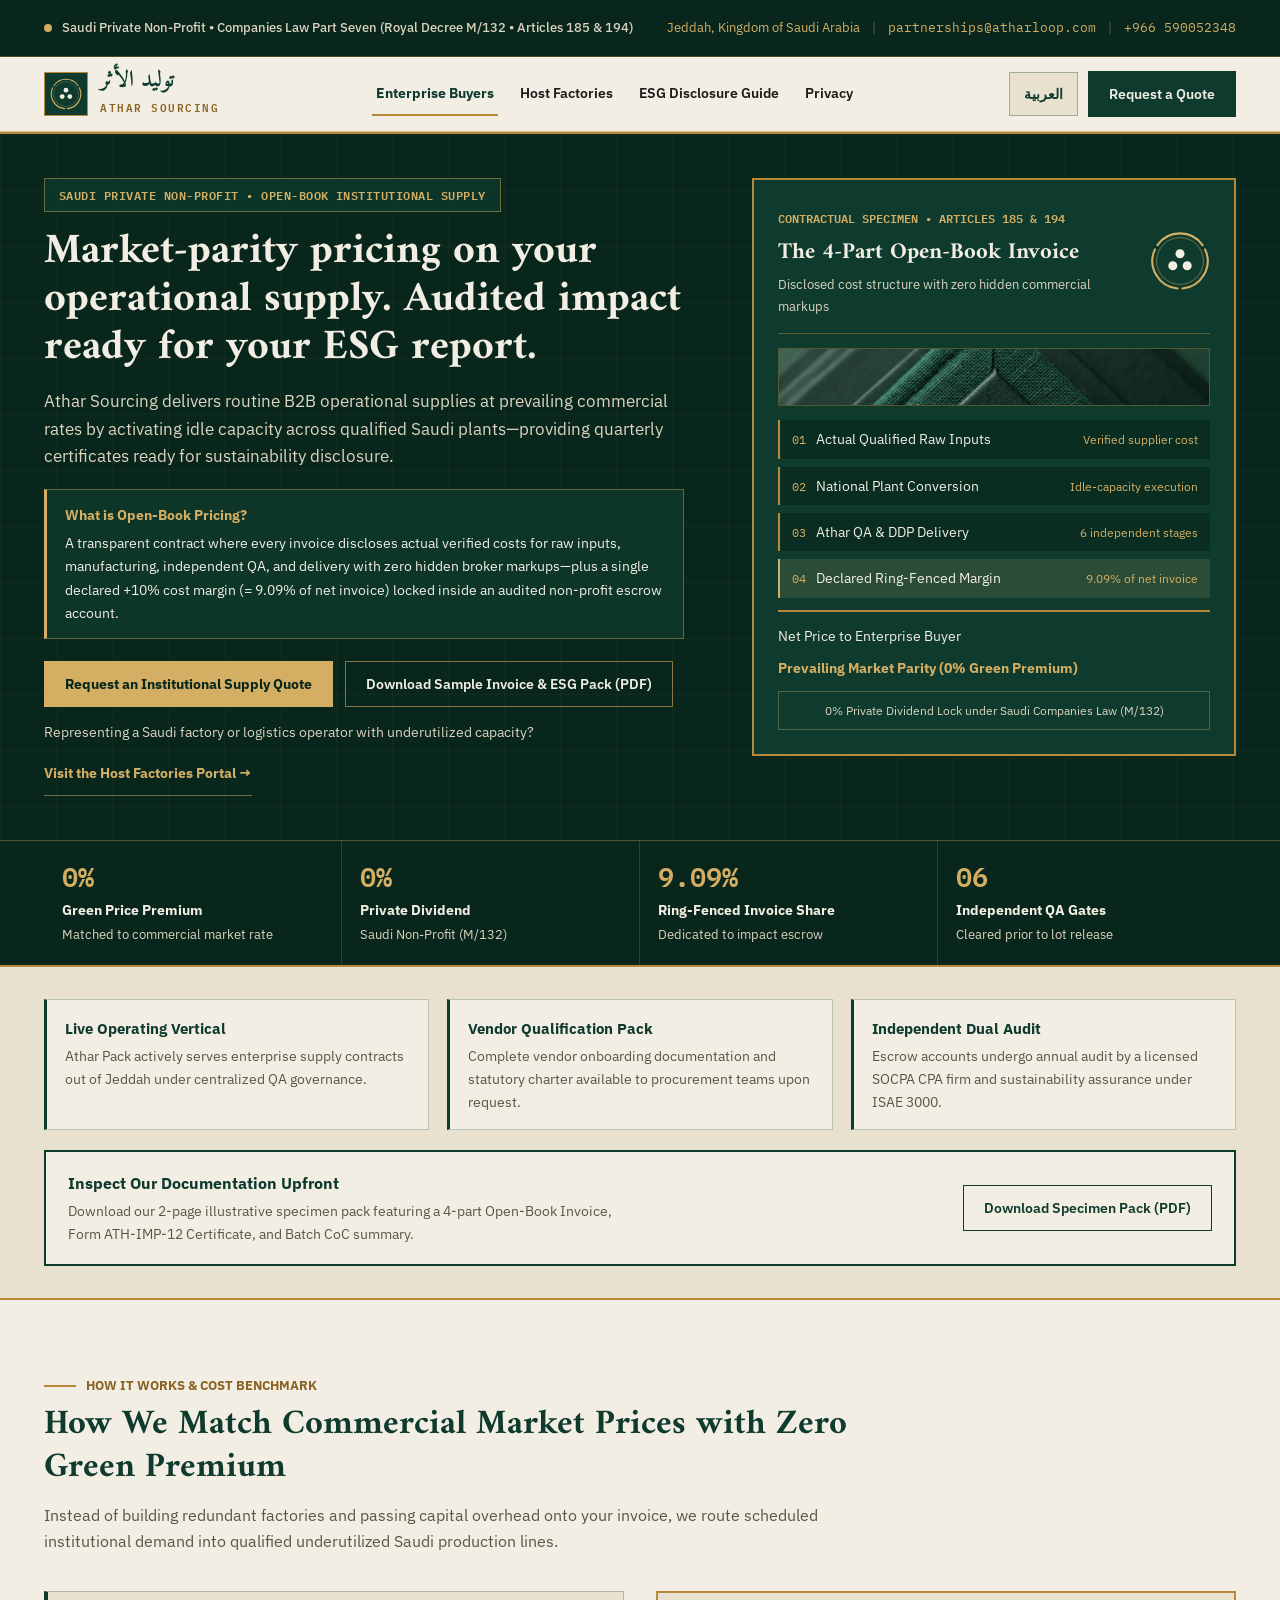
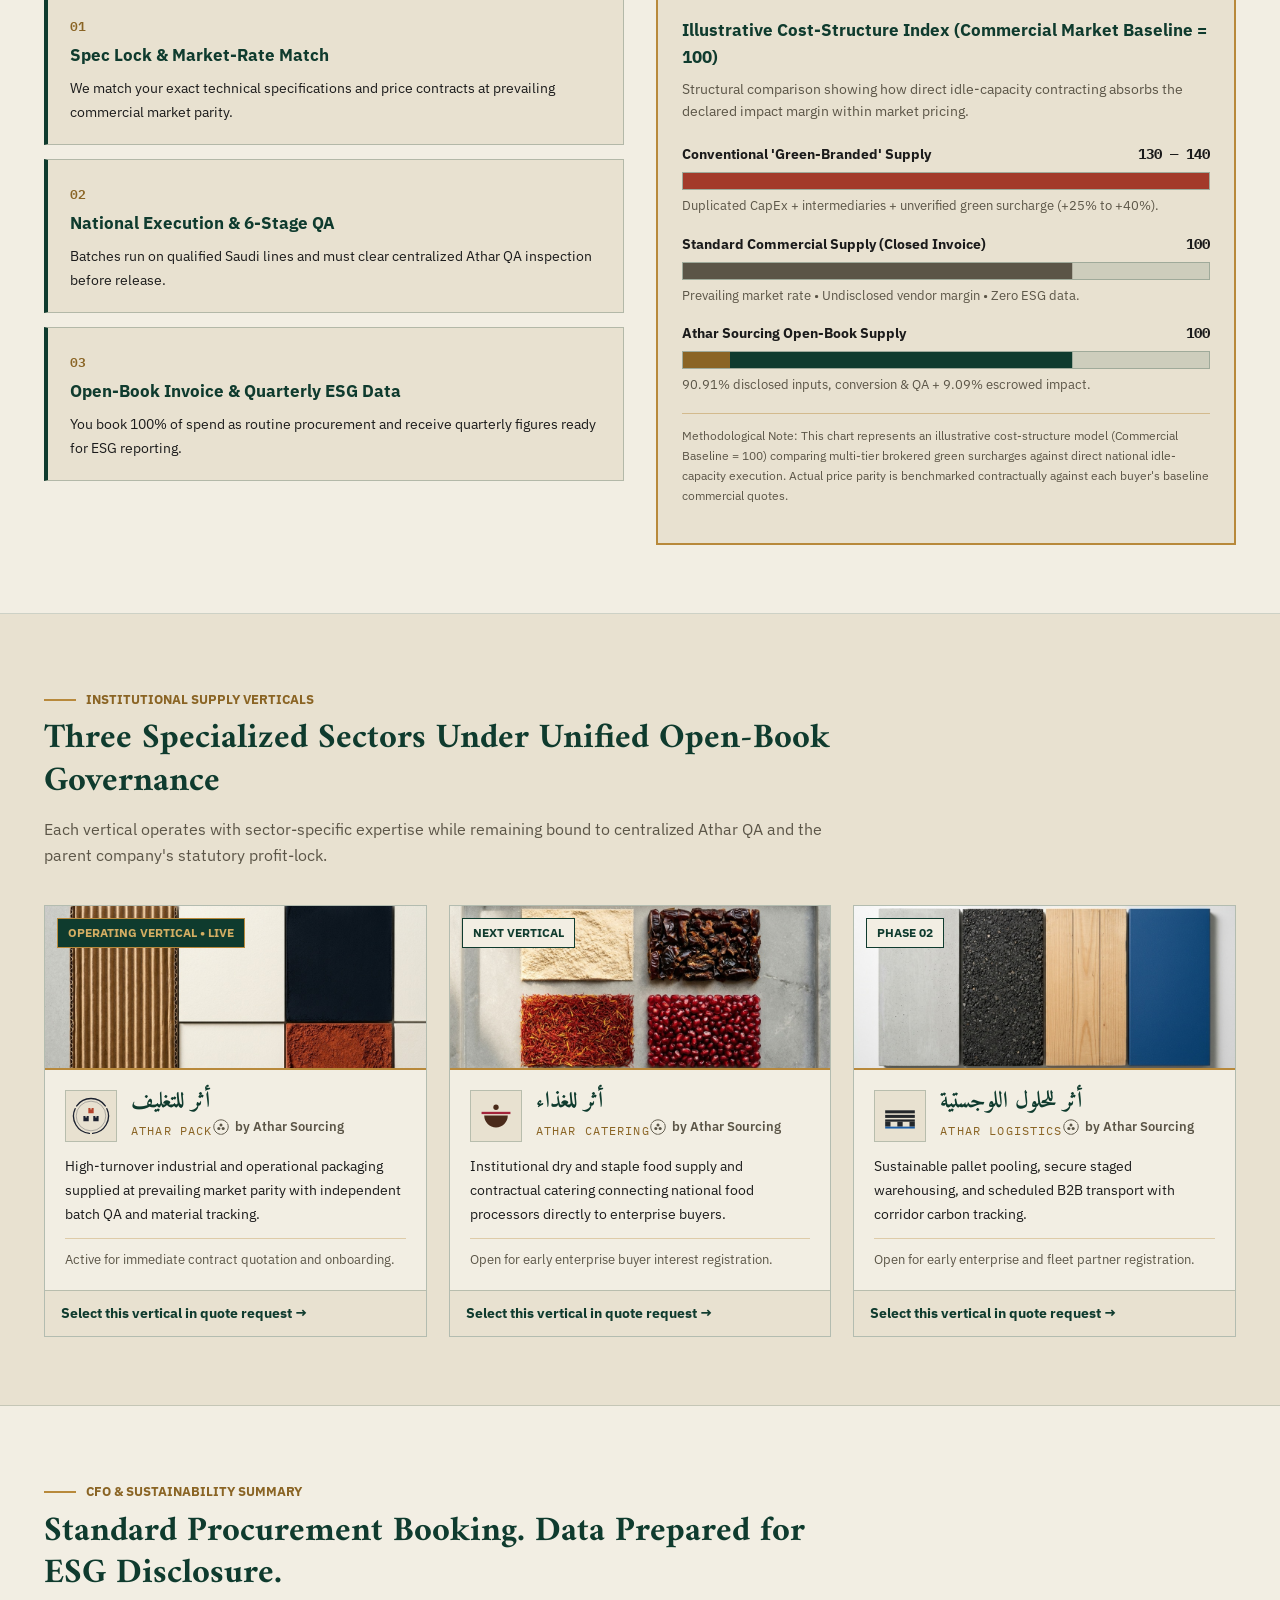
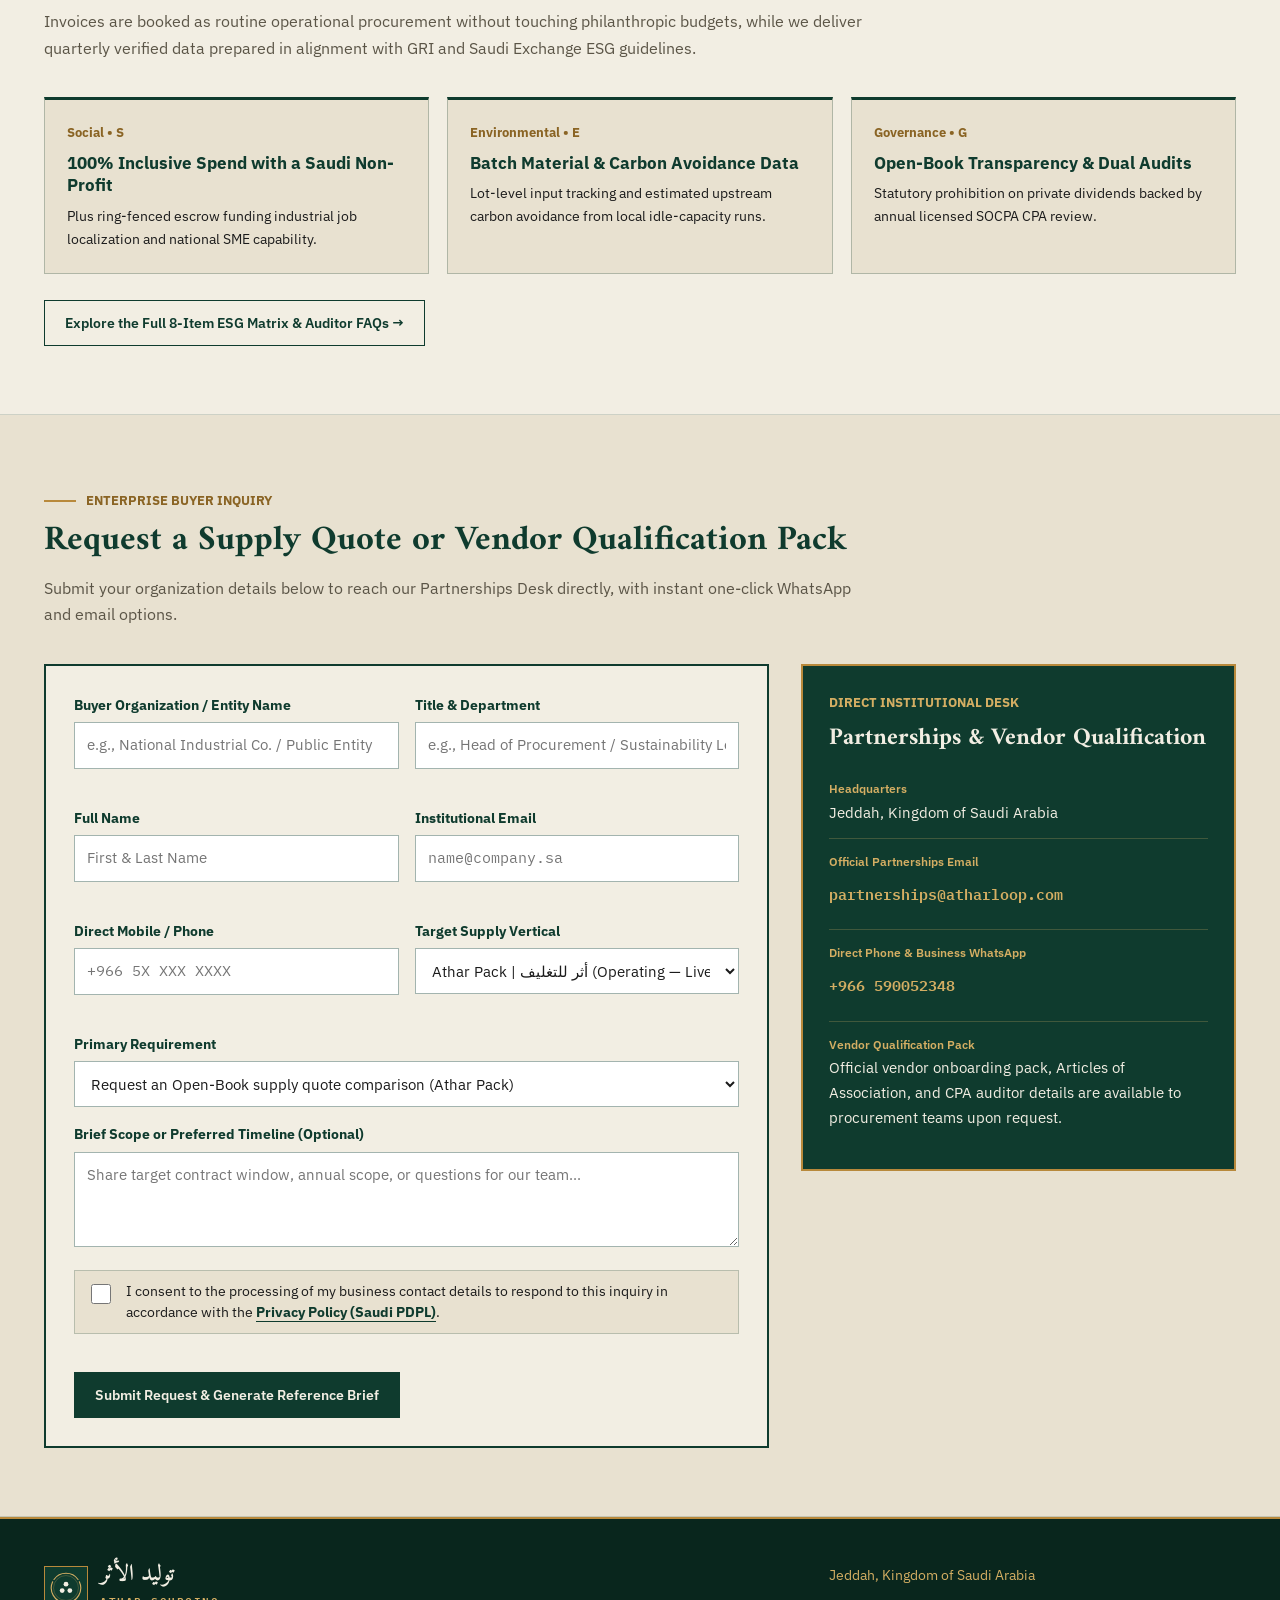
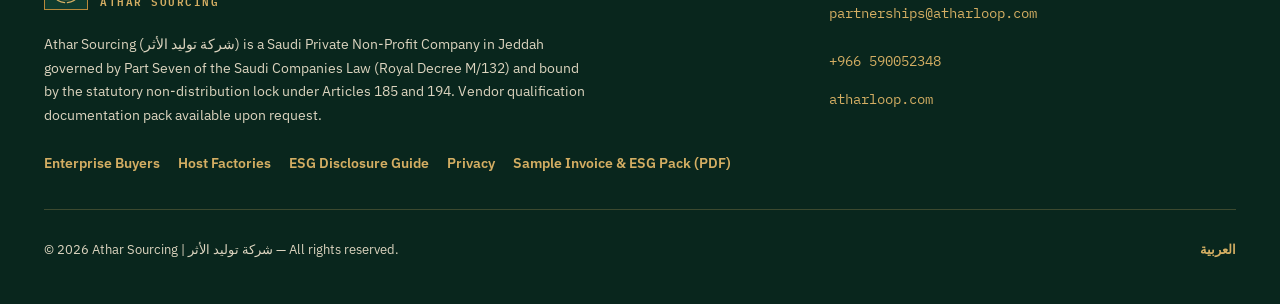
==== commit 8f557c54: "Deploy Athar Sourcing v2 multi-page bilingual site" ====
--- a/en/index.html
+++ b/en/index.html
@@ -3,23 +3,31 @@
 <head>
 <meta charset="UTF-8">
 <meta name="viewport" content="width=device-width, initial-scale=1.0">
-<title>Athar Sourcing | شركة توليد الأثر — Open-Book Institutional Supply &amp; Statutory Impact</title>
-<meta name="description" content="A Saudi Private Non-Profit Company in Jeddah governed by Part Seven of the Saudi Companies Law (Royal Decree M/132, Articles 185 &amp; 194). Converting OPEX/COGS supply into audited ESG impact at 0% Green Premium.">
+<title>Athar Sourcing | شركة توليد الأثر — Market-Parity Institutional Supply &amp; Ready-to-Disclose ESG Impact</title>
+<meta name="description" content="We supply routine institutional operational needs at prevailing market prices via transparent Open-Book contracts, delivering audited metrics ready for ESG disclosure at 0% Green Premium.">
 <link rel="canonical" href="https://atharloop.com/en/">
 <link rel="alternate" hreflang="ar" href="https://atharloop.com/">
 <link rel="alternate" hreflang="en" href="https://atharloop.com/en/">
 <link rel="alternate" hreflang="x-default" href="https://atharloop.com/">
 <meta property="og:type" content="website">
-<meta property="og:title" content="Athar Sourcing | شركة توليد الأثر — Open-Book Institutional Supply &amp; Statutory Impact">
-<meta property="og:description" content="A Saudi Private Non-Profit Company in Jeddah governed by Part Seven of the Saudi Companies Law (Royal Decree M/132, Articles 185 &amp; 194). Converting OPEX/COGS supply into audited ESG impact at 0% Green Premium.">
+<meta property="og:site_name" content="شركة توليد الأثر | Athar Sourcing">
+<meta property="og:title" content="Athar Sourcing | شركة توليد الأثر — Market-Parity Institutional Supply &amp; Ready-to-Disclose ESG Impact">
+<meta property="og:description" content="We supply routine institutional operational needs at prevailing market prices via transparent Open-Book contracts, delivering audited metrics ready for ESG disclosure at 0% Green Premium.">
 <meta property="og:url" content="https://atharloop.com/en/">
+<meta property="og:image" content="https://atharloop.com/assets/og-en.png">
+<meta property="og:image:width" content="1200">
+<meta property="og:image:height" content="630">
+<meta name="twitter:card" content="summary_large_image">
+<meta name="twitter:title" content="Athar Sourcing | شركة توليد الأثر — Market-Parity Institutional Supply &amp; Ready-to-Disclose ESG Impact">
+<meta name="twitter:description" content="We supply routine institutional operational needs at prevailing market prices via transparent Open-Book contracts, delivering audited metrics ready for ESG disclosure at 0% Green Premium.">
+<meta name="twitter:image" content="https://atharloop.com/assets/og-en.png">
 <meta name="theme-color" content="#0F3B2E">
 <link rel="icon" type="image/svg+xml" href="../assets/favicon.svg">
 <link rel="preconnect" href="https://fonts.googleapis.com">
 <link rel="preconnect" href="https://fonts.gstatic.com" crossorigin>
 <link href="https://fonts.googleapis.com/css2?family=Amiri:wght@700&family=IBM+Plex+Mono:wght@500;600&family=IBM+Plex+Sans+Arabic:wght@400;500;600;700&family=IBM+Plex+Sans:wght@400;500;600;700&display=swap" rel="stylesheet">
 <link rel="stylesheet" href="../assets/landing.css">
-<script type="application/ld+json">{"@context": "https://schema.org", "@type": "NGO", "name": "شركة توليد الأثر | Athar Sourcing", "alternateName": "Athar Sourcing", "url": "https://atharloop.com/", "email": "Hassan@atharloop.com", "telephone": "+966 590052348", "nonprofitStatus": "Saudi Private Non-Profit Company (Companies Law Part Seven, Royal Decree M/132, Articles 185 & 194)", "address": {"@type": "PostalAddress", "addressLocality": "Jeddah", "addressCountry": "SA"}, "department": [{"@type": "Organization", "name": "أثر للتغليف | Athar Pack"}, {"@type": "Organization", "name": "أثر للغذاء | Athar Catering"}, {"@type": "Organization", "name": "أثر للحلول اللوجستية | Athar Logistics"}, {"@type": "Organization", "name": "أثر للدراسات | Athar Studies"}, {"@type": "Organization", "name": "أثر للابتكار المسؤول | Athar Responsible Innovation"}]}</script>
+<script type="application/ld+json">{"@context": "https://schema.org", "@type": "NGO", "name": "شركة توليد الأثر | Athar Sourcing", "alternateName": "Athar Sourcing", "url": "https://atharloop.com/", "logo": "https://atharloop.com/assets/favicon.svg", "image": "https://atharloop.com/assets/og-en.png", "email": "partnerships@atharloop.com", "telephone": "+966 590052348", "nonprofitStatus": "Saudi Private Non-Profit Company (Companies Law Part Seven, Royal Decree M/132, Articles 185 & 194)", "address": {"@type": "PostalAddress", "addressLocality": "Jeddah", "addressCountry": "SA"}, "department": [{"@type": "Organization", "name": "أثر للتغليف | Athar Pack"}, {"@type": "Organization", "name": "أثر للغذاء | Athar Catering"}, {"@type": "Organization", "name": "أثر للحلول اللوجستية | Athar Logistics"}, {"@type": "Organization", "name": "أثر للدراسات | Athar Studies"}, {"@type": "Organization", "name": "أثر للابتكار المسؤول | Athar Responsible Innovation"}]}</script>
 </head>
 <body>
 <a class="skip-link" href="#top">Skip directly to main content</a>
@@ -32,7 +40,7 @@
     <div class="strip-meta">
       <span>Jeddah, Kingdom of Saudi Arabia</span>
       <span class="strip-sep" aria-hidden="true">|</span>
-      <a class="num-ltr" href="mailto:Hassan@atharloop.com">Hassan@atharloop.com</a>
+      <a class="num-ltr" href="mailto:partnerships@atharloop.com">partnerships@atharloop.com</a>
       <span class="strip-sep" aria-hidden="true">|</span>
       <a class="num-ltr" href="https://wa.me/966590052348" target="_blank" rel="noopener">+966 590052348</a>
     </div>
@@ -40,7 +48,7 @@
 </div>
 <header class="site-header">
   <div class="container header-inner">
-    <a class="brand-lockup" href="#top" aria-label="توليد الأثر — ATHAR SOURCING">
+    <a class="brand-lockup" href="index.html" aria-label="توليد الأثر — ATHAR SOURCING">
       <div class="brand-seal-box"><svg class="seal-svg" viewBox="0 0 200 200" aria-hidden="true" focusable="false"><path d="M 24.83 46.97 A 92 92 0 0 1 175.17 46.97 M 183.51 61.41 A 92 92 0 0 1 108.34 191.62 M 91.66 191.62 A 92 92 0 0 1 16.49 61.41" fill="none" stroke="#D4AE63" stroke-width="7" stroke-linecap="round"/><circle cx="100" cy="100" r="78" fill="none" stroke="#D4AE63" stroke-width="1.6"/><g fill="#F2EEE3"><circle cx="100" cy="76" r="15"/><circle cx="76" cy="116" r="15"/><circle cx="124" cy="116" r="15"/></g></svg></div>
       <div>
         <div class="brand-text-ar">توليد الأثر</div>
@@ -48,11 +56,11 @@
       </div>
     </a>
     <nav class="primary-nav" aria-label="Primary">
-      <a class="nav-link" href="#gap">Market Gap</a><a class="nav-link" href="#model">Model &amp; QA</a><a class="nav-link" href="#esg-ledger">ESG Accounting</a><a class="nav-link" href="#loop">Athar Loop</a><a class="nav-link" href="#verticals">Verticals</a><a class="nav-link" href="#governance">Statutory Lock</a>
+      <a class="nav-link is-current" aria-current="page" href="index.html">Enterprise Buyers</a><a class="nav-link" href="partners/index.html">Host Factories</a><a class="nav-link" href="esg/index.html">ESG Disclosure Guide</a><a class="nav-link" href="privacy/index.html">Privacy</a>
     </nav>
     <div class="header-actions">
       <a class="lang-switch" href="../index.html">العربية</a>
-      <a class="btn-primary header-cta-desktop" href="#start">Start a Partnership</a>
+      <a class="btn-primary header-cta-desktop" href="#start">Request a Quote</a>
       <button id="menuToggle" class="menu-toggle" type="button" aria-expanded="false" aria-controls="mobileDrawer" aria-label="Toggle navigation menu">
         <span class="menu-bar"></span>
         <span class="menu-bar"></span>
@@ -62,8 +70,8 @@
   <div id="mobileDrawer" class="mobile-drawer">
     <div class="mobile-drawer-inner">
       <nav class="mobile-nav-list" aria-label="Mobile">
-        <a href="#gap">Market Gap</a><a href="#model">Model &amp; QA</a><a href="#esg-ledger">ESG Accounting</a><a href="#loop">Athar Loop</a><a href="#verticals">Verticals</a><a href="#governance">Statutory Lock</a>
-        <a href="#start">Start a Partnership</a>
+        <a aria-current="page" href="index.html">Enterprise Buyers</a><a href="partners/index.html">Host Factories</a><a href="esg/index.html">ESG Disclosure Guide</a><a href="privacy/index.html">Privacy</a>
+        <a href="#start">Request a Quote</a>
       </nav>
     </div>
   </div>
@@ -72,39 +80,28 @@
 <section class="hero-band">
   <div class="container hero-grid">
     <div>
-      <div class="eyebrow-badge">STATUTORY OPERATING CHARTER • ARTICLES 185 &amp; 194 (M/132)</div>
-      <div class="lens-bar">
-        <span class="lens-caption">Select institutional lens:</span>
-        <div class="lens-tabs" role="tablist" aria-label="Select institutional lens:">
-          <button class="lens-tab" type="button" role="tab" aria-selected="true" data-lens="buyer">For Enterprise Buyers &amp; Gov Entities</button>
-          <button class="lens-tab" type="button" role="tab" aria-selected="false" data-lens="factory">For National Host Factories &amp; Operators</button>
-        </div>
-      </div>
-      <div class="hero-mode-panel" data-lens-panel="buyer">
-        <h1 class="hero-title">Operational supply at prevailing market parity. Audited ESG impact locked by statute.</h1>
-        <p class="hero-lead">Athar Sourcing converts routine institutional procurement (OPEX / COGS) into verified social, environmental, and governance outcomes via a 4-part Open-Book contract — at 0% Green Premium and 0% private dividend distribution.</p>
-        <ul class="hero-bullets"><li>Full market-price parity (0% Green Premium) powered by national idle manufacturing capacity.</li><li>Direct ESG report eligibility across GRI 204-1, GRI 201-1, GRI 301, and GHG Scope 3 with quarterly assurance.</li><li>Independent 6-stage quality assurance (Athar QA) structurally separated from host factories.</li></ul>
-        <div class="hero-cta-row">
-          <a class="btn-brass" href="#start">Request an Institutional Supply Assessment</a>
-          <a class="btn-outline-light" href="#esg-ledger">Explore ESG Accounting &amp; Percentages</a>
-        </div>
-      </div>
-      <div class="hero-mode-panel" data-lens-panel="factory" hidden>
-        <div class="hero-title" role="heading" aria-level="2">Turn underutilized production capacity into scheduled, payment-assured institutional orders.</div>
-        <p class="hero-lead">We partner with qualified Saudi factories and logistics operators to activate idle lines without sales overhead or collection risk, backed by Athar QA supervision and circular capability upgrades.</p>
-        <ul class="hero-bullets"><li>Predictable institutional batch orders lifting plant utilization with Zero new CapEx.</li><li>Transparent Open-Book conversion rates covering agreed operating costs on reliable settlement terms.</li><li>Direct access to our Local Supply Chain (30%) and Environmental Transition (35%) statutory escrow channels.</li></ul>
-        <div class="hero-cta-row">
-          <a class="btn-brass" href="#start">Qualify Your Facility as an Operating Partner</a>
-          <a class="btn-outline-light" href="#loop">Inspect the Operating &amp; Escrow Model</a>
-        </div>
-      </div>
-    </div>
-    <aside class="deed-specimen" aria-label="The 4-Part Open-Book Formula">
+      <div class="eyebrow-badge">SAUDI PRIVATE NON-PROFIT • OPEN-BOOK INSTITUTIONAL SUPPLY</div>
+      <h1 class="hero-title">Market-parity pricing on your operational supply. Audited impact ready for your ESG report.</h1>
+      <p class="hero-lead">Athar Sourcing delivers routine B2B operational supplies at prevailing commercial rates by activating idle capacity across qualified Saudi plants—providing quarterly certificates ready for sustainability disclosure.</p>
+      <div class="open-book-box">
+        <div class="open-book-title">What is Open-Book Pricing?</div>
+        <p class="open-book-def">A transparent contract where every invoice discloses actual verified costs for raw inputs, manufacturing, independent QA, and delivery with zero hidden broker markups—plus a single declared +10% cost margin (= 9.09% of net invoice) locked inside an audited non-profit escrow account.</p>
+      </div>
+      <div class="hero-cta-row">
+        <a class="btn-brass" href="#start">Request an Institutional Supply Quote</a>
+        <a class="btn-outline-light" href="../assets/specimens/athar-specimen-en.pdf" target="_blank" rel="noopener">Download Sample Invoice &amp; ESG Pack (PDF)</a>
+      </div>
+      <div class="hero-sublink-row">
+        <span>Representing a Saudi factory or logistics operator with underutilized capacity?</span>
+        <a class="hero-sublink" href="partners/index.html">Visit the Host Factories Portal →</a>
+      </div>
+    </div>
+    <aside class="deed-specimen" aria-label="The 4-Part Open-Book Invoice">
       <div class="deed-specimen-head">
         <div>
-          <div class="deed-code num-ltr">STATUTORY DEED • ART. 185 &amp; 194</div>
-          <h2 class="deed-title">The 4-Part Open-Book Formula</h2>
-          <p class="deed-sub">Contractually disclosed cost structure with zero hidden markups</p>
+          <div class="deed-code num-ltr">CONTRACTUAL SPECIMEN • ARTICLES 185 &amp; 194</div>
+          <h2 class="deed-title">The 4-Part Open-Book Invoice</h2>
+          <p class="deed-sub">Disclosed cost structure with zero hidden commercial markups</p>
         </div>
         <div class="deed-specimen-seal"><svg class="seal-svg" viewBox="0 0 200 200" aria-hidden="true" focusable="false"><path d="M 24.83 46.97 A 92 92 0 0 1 175.17 46.97 M 183.51 61.41 A 92 92 0 0 1 108.34 191.62 M 91.66 191.62 A 92 92 0 0 1 16.49 61.41" fill="none" stroke="#D4AE63" stroke-width="7" stroke-linecap="round"/><circle cx="100" cy="100" r="78" fill="none" stroke="#D4AE63" stroke-width="1.6"/><g fill="#F2EEE3"><circle cx="100" cy="76" r="15"/><circle cx="76" cy="116" r="15"/><circle cx="124" cy="116" r="15"/></g></svg></div>
       </div>
@@ -112,169 +109,111 @@
         <img src="../assets/materials/pillar-01-sovereign-green.jpg" alt="Athar Sourcing sovereign green archival deed texture" width="640" height="128" loading="eager">
       </div>
       <div class="deed-rows">
-        <div class="deed-row"><span class="deed-row-main"><span class="deed-row-idx num-ltr">01</span> <span>Actual Qualified Raw Inputs</span></span><span class="deed-row-meta">Verified supplier cost</span></div><div class="deed-row"><span class="deed-row-main"><span class="deed-row-idx num-ltr">02</span> <span>National Conversion &amp; Operations</span></span><span class="deed-row-meta">Idle-capacity activation</span></div><div class="deed-row"><span class="deed-row-main"><span class="deed-row-idx num-ltr">03</span> <span>6-Stage Athar QA &amp; DDP Logistics</span></span><span class="deed-row-meta">Spec-compliant delivery</span></div><div class="deed-row deed-row-highlight"><span class="deed-row-main"><span class="deed-row-idx num-ltr">04</span> <span>Declared Ring-Fenced Impact Margin</span></span><span class="deed-row-meta">+10% on Cost = 9.09% of Invoice</span></div>
+        <div class="deed-row"><span class="deed-row-main"><span class="deed-row-idx num-ltr">01</span> <span>Actual Qualified Raw Inputs</span></span><span class="deed-row-meta">Verified supplier cost</span></div><div class="deed-row"><span class="deed-row-main"><span class="deed-row-idx num-ltr">02</span> <span>National Plant Conversion</span></span><span class="deed-row-meta">Idle-capacity execution</span></div><div class="deed-row"><span class="deed-row-main"><span class="deed-row-idx num-ltr">03</span> <span>Athar QA &amp; DDP Delivery</span></span><span class="deed-row-meta">6 independent stages</span></div><div class="deed-row deed-row-highlight"><span class="deed-row-main"><span class="deed-row-idx num-ltr">04</span> <span>Declared Ring-Fenced Margin</span></span><span class="deed-row-meta">9.09% of net invoice</span></div>
       </div>
       <div class="deed-total">
         <span>Net Price to Enterprise Buyer</span>
         <span class="deed-total-val">Prevailing Market Parity (0% Green Premium)</span>
       </div>
-      <div class="deed-stamp">0% Private Dividend Lock • Dual Assurance (SOCPA CPA + ISAE 3000)</div>
+      <div class="deed-stamp">0% Private Dividend Lock under Saudi Companies Law (M/132)</div>
     </aside>
   </div>
   <div class="kpi-strip">
     <div class="container kpi-grid">
-      <div class="kpi-cell"><div class="kpi-num num-ltr">0%</div><div class="kpi-label">Green Price Premium</div><div class="kpi-sub">Matched to prevailing market rate</div></div><div class="kpi-cell"><div class="kpi-num num-ltr">0%</div><div class="kpi-label">Private Dividend</div><div class="kpi-sub">Locked under Articles 185 &amp; 194</div></div><div class="kpi-cell"><div class="kpi-num num-ltr">9.09%</div><div class="kpi-label">Net Invoice Impact Share</div><div class="kpi-sub">Equals +10% declared margin on cost</div></div><div class="kpi-cell"><div class="kpi-num num-ltr">06</div><div class="kpi-label">Independent Athar QA Stages</div><div class="kpi-sub">Pre-release batch verification</div></div>
-    </div>
-  </div>
-</section>
-<section id="gap" class="section-band">
+      <div class="kpi-cell"><div class="kpi-num num-ltr">0%</div><div class="kpi-label">Green Price Premium</div><div class="kpi-sub">Matched to commercial market rate</div></div><div class="kpi-cell"><div class="kpi-num num-ltr">0%</div><div class="kpi-label">Private Dividend</div><div class="kpi-sub">Saudi Non-Profit (M/132)</div></div><div class="kpi-cell"><div class="kpi-num num-ltr">9.09%</div><div class="kpi-label">Ring-Fenced Invoice Share</div><div class="kpi-sub">Dedicated to impact escrow</div></div><div class="kpi-cell"><div class="kpi-num num-ltr">06</div><div class="kpi-label">Independent QA Gates</div><div class="kpi-sub">Cleared prior to lot release</div></div>
+    </div>
+  </div>
+</section>
+<section class="trust-band" aria-label="Inspect Our Documentation Upfront">
+  <div class="container">
+    <div class="trust-grid">
+      <div class="trust-card"><h2 class="trust-card-title">Live Operating Vertical</h2><p class="trust-card-desc">Athar Pack actively serves enterprise supply contracts out of Jeddah under centralized QA governance.</p></div><div class="trust-card"><h2 class="trust-card-title">Vendor Qualification Pack</h2><p class="trust-card-desc">Complete vendor onboarding documentation and statutory charter available to procurement teams upon request.</p></div><div class="trust-card"><h2 class="trust-card-title">Independent Dual Audit</h2><p class="trust-card-desc">Escrow accounts undergo annual audit by a licensed SOCPA CPA firm and sustainability assurance under ISAE 3000.</p></div>
+    </div>
+    <div class="specimen-bar">
+      <div>
+        <div class="specimen-bar-title">Inspect Our Documentation Upfront</div>
+        <p class="specimen-bar-desc">Download our 2-page illustrative specimen pack featuring a 4-part Open-Book Invoice, Form ATH-IMP-12 Certificate, and Batch CoC summary.</p>
+      </div>
+      <a class="btn-outline-dark" href="../assets/specimens/athar-specimen-en.pdf" target="_blank" rel="noopener">Download Specimen Pack (PDF)</a>
+    </div>
+  </div>
+</section>
+<section id="how-it-works" class="section-band">
   <div class="container">
     <div class="section-header">
-      <div class="chapter-meta"><span>Chapter One • 01</span><span class="chapter-rule" aria-hidden="true"></span><span>INSTITUTIONAL PROCUREMENT DIAGNOSIS</span></div>
-      <h2 class="section-title">Why Conventional Sustainable Procurement Stalls in Tender &amp; Audit Committees</h2>
-      <p class="section-intro">Procurement and finance leaders face an artificial trade-off: absorb inflated &#x27;green&#x27; markups that penalize operating budgets, or sign opaque commercial contracts that leave supply chains disconnected from ESG targets.</p>
-    </div>
-    <div class="gap-layout">
-      <div>
-        <div class="gap-tablist" role="tablist" aria-label="INSTITUTIONAL PROCUREMENT DIAGNOSIS">
-          <button class="gap-tab" type="button" role="tab" aria-selected="true" data-gap-tab="gap-premium"><span class="gap-tab-code num-ltr">01</span><span>The Green Premium Penalty (+20% to +40%)</span></button><button class="gap-tab" type="button" role="tab" aria-selected="false" data-gap-tab="gap-silo"><span class="gap-tab-code num-ltr">02</span><span>CSR Disconnected from Core OPEX / COGS</span></button><button class="gap-tab" type="button" role="tab" aria-selected="false" data-gap-tab="gap-audit"><span class="gap-tab-code num-ltr">03</span><span>Closed Invoices &amp; Greenwashing Exposure</span></button>
+      <div class="chapter-meta"><span class="chapter-rule" aria-hidden="true"></span><span>HOW IT WORKS &amp; COST BENCHMARK</span></div>
+      <h2 class="section-title">How We Match Commercial Market Prices with Zero Green Premium</h2>
+      <p class="section-intro">Instead of building redundant factories and passing capital overhead onto your invoice, we route scheduled institutional demand into qualified underutilized Saudi production lines.</p>
+    </div>
+    <div class="how-layout">
+      <div class="steps-stack">
+        <div class="step-card"><div class="step-num num-ltr">01</div><h3 class="step-title">Spec Lock &amp; Market-Rate Match</h3><p class="step-desc">We match your exact technical specifications and price contracts at prevailing commercial market parity.</p></div><div class="step-card"><div class="step-num num-ltr">02</div><h3 class="step-title">National Execution &amp; 6-Stage QA</h3><p class="step-desc">Batches run on qualified Saudi lines and must clear centralized Athar QA inspection before release.</p></div><div class="step-card"><div class="step-num num-ltr">03</div><h3 class="step-title">Open-Book Invoice &amp; Quarterly ESG Data</h3><p class="step-desc">You book 100% of spend as routine procurement and receive quarterly figures ready for ESG reporting.</p></div>
+      </div>
+      <aside class="bench-card" aria-label="Illustrative Cost-Structure Index (Commercial Market Baseline = 100)">
+        <h3 class="bench-title">Illustrative Cost-Structure Index (Commercial Market Baseline = 100)</h3>
+        <p class="bench-note">Structural comparison showing how direct idle-capacity contracting absorbs the declared impact margin within market pricing.</p>
+        <div class="bench-list">
+          <div><div class="bench-item-head"><span>Conventional &#x27;Green-Branded&#x27; Supply</span><span class="num-ltr">130 — 140</span></div><div class="bench-track"><div class="bench-bar-fill bench-bar-inflated" style="--ratio:1.0"></div></div><p class="bench-caption">Duplicated CapEx + intermediaries + unverified green surcharge (+25% to +40%).</p></div><div><div class="bench-item-head"><span>Standard Commercial Supply (Closed Invoice)</span><span class="num-ltr">100</span></div><div class="bench-track"><div class="bench-bar-fill bench-bar-opaque" style="--ratio:0.74"></div></div><p class="bench-caption">Prevailing market rate • Undisclosed vendor margin • Zero ESG data.</p></div><div><div class="bench-item-head"><span>Athar Sourcing Open-Book Supply</span><span class="num-ltr">100</span></div><div class="bench-track"><div class="bench-bar-fill bench-bar-athar" style="--ratio:0.74"></div></div><p class="bench-caption">90.91% disclosed inputs, conversion &amp; QA + 9.09% escrowed impact.</p></div>
         </div>
-        <div class="gap-panel" data-gap-panel="gap-premium"><h3 class="gap-panel-title">Conventional sustainability is priced as a luxury surcharge rather than operational efficiency.</h3><div class="gap-compare-row"><div class="gap-box"><strong>Legacy Bottleneck:</strong> Legacy vendors layer duplicated capital assets and multi-tier broker margins onto invoices under &#x27;eco&#x27; labels, causing procurement committees to reject them against baseline commercial bids.</div><div class="gap-box gap-box-sol"><strong>Athar Sourcing Resolution:</strong> Athar Sourcing eliminates the surcharge by contracting national idle industrial capacity and fixing a single declared +10% cost margin (9.09% of invoice) within normal market pricing.</div></div><div class="gap-metric-pill">0% Green Premium above market parity</div></div><div class="gap-panel" data-gap-panel="gap-silo" hidden><h3 class="gap-panel-title">Philanthropic grants fluctuate annually while 95% of procurement spend generates zero documented impact.</h3><div class="gap-compare-row"><div class="gap-box"><strong>Legacy Bottleneck:</strong> Community budgets are managed as discretionary silos vulnerable to budget cuts, while multi-million-riyal supply contracts pass through the ledger without creating national industrial jobs or GRI disclosures.</div><div class="gap-box gap-box-sol"><strong>Athar Sourcing Resolution:</strong> Our model embeds impact inside the supply contract itself: 100% of spend remains standard operational procurement (OPEX / COGS) while unlocking verified inclusive-procurement and community metrics.</div></div><div class="gap-metric-pill">100% Standard OPEX / COGS Booking</div></div><div class="gap-panel" data-gap-panel="gap-audit" hidden><h3 class="gap-panel-title">Unverified marketing claims fail SOCPA financial audits and ISAE 3000 sustainability assurance.</h3><div class="gap-compare-row"><div class="gap-box"><strong>Legacy Bottleneck:</strong> Opaque lump-sum invoices provide no visibility into raw material provenance, Scope 3 reductions, or surplus destination—exposing boards and sustainability reports to assurance qualifications.</div><div class="gap-box gap-box-sol"><strong>Athar Sourcing Resolution:</strong> Every Open-Book invoice itemizes direct costs and the declared impact margin, backed quarterly by the Athar ESG Report and Form ATH-IMP-12 under dual CPA and ISAE 3000 review.</div></div><div class="gap-metric-pill">Dual Assurance: SOCPA CPA + ISAE 3000</div></div>
-      </div>
-      <aside class="bench-card" aria-label="Market-Parity &amp; Invoice Structure Benchmark (Baseline Market Index = 100)">
-        <h3 class="bench-title">Market-Parity &amp; Invoice Structure Benchmark (Baseline Market Index = 100)</h3>
-        <p class="bench-note">Structural comparison illustrating how national idle-capacity execution absorbs the declared impact margin inside prevailing market pricing.</p>
-        <div class="bench-list">
-          <div><div class="bench-item-head"><span>Conventional &#x27;Green&#x27; Supply with Surcharge</span><span class="num-ltr">130 — 140</span></div><div class="bench-track"><div class="bench-bar-fill bench-bar-inflated" style="--ratio:1.0"></div></div><p class="bench-caption">Duplicated CapEx + intermediaries + unverified green markup (+25% to +40%).</p></div><div><div class="bench-item-head"><span>Standard Commercial Supply (Closed Invoice)</span><span class="num-ltr">100</span></div><div class="bench-track"><div class="bench-bar-fill bench-bar-opaque" style="--ratio:0.74"></div></div><p class="bench-caption">Prevailing market price • Undisclosed vendor margin • 0% audited ESG impact.</p></div><div><div class="bench-item-head"><span>Athar Sourcing Open-Book Supply</span><span class="num-ltr">100</span></div><div class="bench-track"><div class="bench-bar-fill bench-bar-athar" style="--ratio:0.74"></div></div><p class="bench-caption">90.91% disclosed inputs, conversion, QA &amp; DDP + 9.09% (+10% on cost) statutory escrow impact.</p></div>
-        </div>
+        <p class="bench-method-note">Methodological Note: This chart represents an illustrative cost-structure model (Commercial Baseline = 100) comparing multi-tier brokered green surcharges against direct national idle-capacity execution. Actual price parity is benchmarked contractually against each buyer&#x27;s baseline commercial quotes.</p>
       </aside>
     </div>
   </div>
 </section>
-<section id="model" class="section-band band-sand">
+<section id="verticals" class="section-band band-sand">
   <div class="container">
     <div class="section-header">
-      <div class="chapter-meta"><span>Chapter Two • 02</span><span class="chapter-rule" aria-hidden="true"></span><span>OPERATING &amp; GOVERNANCE ARCHITECTURE</span></div>
-      <h2 class="section-title">Four Contractual Pillars Backed by Six Independent QA Stages</h2>
-      <p class="section-intro">Athar Sourcing operates as an asset-light sovereign parent unifying Open-Book contracting, independent quality assurance, and statutory escrow governance across every supply vertical.</p>
-    </div>
-    <div class="model-grid">
-      <div class="accordion-stack" data-single-open="true">
-        <div class="accordion-card is-open"><button class="accordion-trigger" type="button" aria-expanded="true"><div><div class="acc-num num-ltr">01 • ZERO CAPEX • IDLE CAPACITY</div><div class="acc-title">Asset-Light Execution via National Idle Capacity</div><div class="acc-summary">Routing institutional demand into qualified existing Saudi plants instead of building redundant factories.</div></div><span class="acc-icon" aria-hidden="true">+</span></button><div class="accordion-panel"><div class="accordion-inner"><div class="accordion-body">By avoiding heavy capital expenditure, we eliminate embodied facility emissions, lower fixed unit overhead, and lift utilization across national industrial assets.</div></div></div></div><div class="accordion-card"><button class="accordion-trigger" type="button" aria-expanded="false"><div><div class="acc-num num-ltr">02 • 4-PART OPEN-BOOK PRICING</div><div class="acc-title">Contractual Four-Line Open-Book Formula</div><div class="acc-summary">Full line-item visibility across every invoice with zero hidden rebates or broker markups.</div></div><span class="acc-icon" aria-hidden="true">+</span></button><div class="accordion-panel"><div class="accordion-inner"><div class="accordion-body">Every invoice discloses: (1) Qualified Raw Inputs, (2) Agreed National Conversion, (3) Independent Athar QA &amp; DDP Logistics, and (4) Declared +10% Cost Margin (= 9.09% of Net Invoice).</div></div></div></div><div class="accordion-card"><button class="accordion-trigger" type="button" aria-expanded="false"><div><div class="acc-num num-ltr">03 • INDEPENDENT ATHAR QA</div><div class="acc-title">Centralized &#x27;Athar QA&#x27; Separated from Host Plants</div><div class="acc-summary">Single contractual accountability separating inspection authority from the manufacturing floor.</div></div><span class="acc-icon" aria-hidden="true">+</span></button><div class="accordion-panel"><div class="accordion-inner"><div class="accordion-body">No shipment is cleared for client delivery until it passes our 6-stage sector-adapted verification protocol and receives an official Batch Certificate of Conformance (Batch CoC).</div></div></div></div><div class="accordion-card"><button class="accordion-trigger" type="button" aria-expanded="false"><div><div class="acc-num num-ltr">04 • STATUTORY PROFIT-LOCK</div><div class="acc-title">Statutory Non-Distribution &amp; Ring-Fenced Escrow</div><div class="acc-summary">Permanent legal lock preventing any surplus from leaking into private dividends or bonuses.</div></div><span class="acc-icon" aria-hidden="true">+</span></button><div class="accordion-panel"><div class="accordion-inner"><div class="accordion-body">Enforced by Articles 185 and 194 of the Saudi Companies Law (Royal Decree M/132), 100% of declared impact proceeds enter a ring-fenced escrow account audited under SOCPA and ISAE 3000.</div></div></div></div>
-      </div>
-      <aside class="qa-card">
-        <div class="qa-kicker num-ltr">CENTRALIZED QUALITY UNIT • ATHAR QA</div>
-        <h3 class="qa-title">The Six-Stage Independent Quality Assurance Protocol</h3>
-        <p class="qa-sub">A unified verification gate adapted to the technical standards of each supply sector prior to release.</p>
-        <div class="qa-photo-bar">
-          <img src="../assets/materials/pillar-02-deed-parchment.jpg" alt="Archival Waqf Deed parchment texture" width="320" height="120" loading="lazy">
-          <img src="../assets/materials/pillar-03-signet-brass.jpg" alt="Signet brass governance texture" width="320" height="120" loading="lazy">
-        </div>
-        <div class="qa-stages" role="tablist" aria-label="The Six-Stage Independent Quality Assurance Protocol">
-          <button class="qa-stage-btn" type="button" role="tab" aria-selected="true" data-qa-stage="01" data-qa-detail="Pre-production verification that primary inputs and upstream sources meet technical and sustainability specifications."><span class="qa-stage-num num-ltr">01</span><span>Raw Input &amp; Source Qualification</span></button><button class="qa-stage-btn" type="button" role="tab" aria-selected="false" data-qa-stage="02" data-qa-detail="Formal client sign-off on reference samples and tolerance benchmarks before volume execution begins."><span class="qa-stage-num num-ltr">02</span><span>First Article Approval</span></button><button class="qa-stage-btn" type="button" role="tab" aria-selected="false" data-qa-stage="03" data-qa-detail="Scheduled monitoring of operating discipline and process stability across host industrial and logistics partners."><span class="qa-stage-num num-ltr">03</span><span>In-Process Operational QA</span></button><button class="qa-stage-btn" type="button" role="tab" aria-selected="false" data-qa-stage="04" data-qa-detail="Independent final inspection of completed lots and issuance of a mandatory Batch Certificate of Conformance."><span class="qa-stage-num num-ltr">04</span><span>Pre-Release Inspection (Batch CoC)</span></button><button class="qa-stage-btn" type="button" role="tab" aria-selected="false" data-qa-stage="05" data-qa-detail="End-to-end linkage of lot records across raw inputs, staging, storage, and DDP delivery to client warehouses."><span class="qa-stage-num num-ltr">05</span><span>Batch Traceability &amp; Chain of Custody</span></button><button class="qa-stage-btn" type="button" role="tab" aria-selected="false" data-qa-stage="06" data-qa-detail="Contractual service-level enforcement and structured corrective/preventive action for continuous reliability."><span class="qa-stage-num num-ltr">06</span><span>SLA Governance &amp; Root-Cause CAPA</span></button>
-        </div>
-        <div id="qaDetailBox" class="qa-detail-box" aria-live="polite">Pre-production verification that primary inputs and upstream sources meet technical and sustainability specifications.</div>
-      </aside>
-    </div>
-  </div>
-</section>
-<section id="esg-ledger" class="section-band">
+      <div class="chapter-meta"><span class="chapter-rule" aria-hidden="true"></span><span>INSTITUTIONAL SUPPLY VERTICALS</span></div>
+      <h2 class="section-title">Three Specialized Sectors Under Unified Open-Book Governance</h2>
+      <p class="section-intro">Each vertical operates with sector-specific expertise while remaining bound to centralized Athar QA and the parent company&#x27;s statutory profit-lock.</p>
+    </div>
+    <div class="verticals-grid">
+      <article class="vertical-card"><div><div class="vertical-photo-wrap"><img src="../assets/materials/sector-01-athar-pack.jpg" alt="Industrial packaging fiber macro texture for Athar Pack" width="480" height="240" loading="lazy"><span class="vertical-status is-live">OPERATING VERTICAL • LIVE</span></div><div class="vertical-body"><div class="vertical-identity-row"><div class="vmark-box"><svg class="vmark-svg" viewBox="0 0 200 200" role="img" aria-label="أثر للتغليف | Athar Pack"><path d="M 24.83 46.97 A 92 92 0 0 1 175.17 46.97 M 183.51 61.41 A 92 92 0 0 1 108.34 191.62 M 91.66 191.62 A 92 92 0 0 1 16.49 61.41" fill="none" stroke="#1C2230" stroke-width="7" stroke-linecap="round"/><circle cx="100" cy="100" r="78" fill="none" stroke="#1C2230" stroke-width="1.6"/><path d="M 86 58 H 97 V 66 H 103 V 58 H 114 V 86 H 86 Z" fill="#B4442B"/><g fill="#1C2230"><path d="M 60 100 H 71 V 108 H 77 V 100 H 88 V 128 H 60 Z"/><path d="M 112 100 H 123 V 108 H 129 V 100 H 140 V 128 H 112 Z"/></g></svg></div><div><div class="vertical-name-ar">أثر للتغليف</div><div class="vertical-name-en num-ltr">ATHAR PACK</div><span class="endorse-lockup"><svg class="endorse-seal" viewBox="0 0 200 200" aria-hidden="true"><path d="M 24.83 46.97 A 92 92 0 0 1 175.17 46.97 M 183.51 61.41 A 92 92 0 0 1 108.34 191.62 M 91.66 191.62 A 92 92 0 0 1 16.49 61.41" fill="none" stroke="currentColor" stroke-width="12" stroke-linecap="round"/><g fill="currentColor"><circle cx="100" cy="74" r="19"/><circle cx="73" cy="118" r="19"/><circle cx="127" cy="118" r="19"/></g></svg><span>by Athar Sourcing</span></span></div></div><p class="vertical-desc">High-turnover industrial and operational packaging supplied at prevailing market parity with independent batch QA and material tracking.</p><div class="vertical-gov-note">Active for immediate contract quotation and onboarding.</div></div></div><button class="vertical-select-btn" type="button" data-select-vertical="pack">Select this vertical in quote request →</button></article><article class="vertical-card"><div><div class="vertical-photo-wrap"><img src="../assets/materials/sector-02-athar-catering.jpg" alt="Dry staple food supply macro texture for Athar Catering" width="480" height="240" loading="lazy"><span class="vertical-status">NEXT VERTICAL</span></div><div class="vertical-body"><div class="vertical-identity-row"><div class="vmark-box"><svg class="vmark-svg" viewBox="0 0 200 200" role="img" aria-label="أثر للغذاء | Athar Catering"><rect x="24" y="78" width="152" height="12" fill="#A3243B"/><path d="M38 98 H162 A62 62 0 0 1 38 98 Z" fill="#4A2A1A"/><circle cx="100" cy="54" r="14" fill="#4A2A1A"/></svg></div><div><div class="vertical-name-ar">أثر للغذاء</div><div class="vertical-name-en num-ltr">ATHAR CATERING</div><span class="endorse-lockup"><svg class="endorse-seal" viewBox="0 0 200 200" aria-hidden="true"><path d="M 24.83 46.97 A 92 92 0 0 1 175.17 46.97 M 183.51 61.41 A 92 92 0 0 1 108.34 191.62 M 91.66 191.62 A 92 92 0 0 1 16.49 61.41" fill="none" stroke="currentColor" stroke-width="12" stroke-linecap="round"/><g fill="currentColor"><circle cx="100" cy="74" r="19"/><circle cx="73" cy="118" r="19"/><circle cx="127" cy="118" r="19"/></g></svg><span>by Athar Sourcing</span></span></div></div><p class="vertical-desc">Institutional dry and staple food supply and contractual catering connecting national food processors directly to enterprise buyers.</p><div class="vertical-gov-note">Open for early enterprise buyer interest registration.</div></div></div><button class="vertical-select-btn" type="button" data-select-vertical="catering">Select this vertical in quote request →</button></article><article class="vertical-card"><div><div class="vertical-photo-wrap"><img src="../assets/materials/sector-03-athar-logistics.jpg" alt="Staged warehousing and pallet infrastructure for Athar Logistics" width="480" height="240" loading="lazy"><span class="vertical-status">PHASE 02</span></div><div class="vertical-body"><div class="vertical-identity-row"><div class="vmark-box"><svg class="vmark-svg" viewBox="0 0 200 200" role="img" aria-label="أثر للحلول اللوجستية | Athar Logistics"><g fill="#23272B"><rect x="22" y="70" width="156" height="16"/><rect x="22" y="94" width="156" height="16"/><rect x="22" y="118" width="156" height="12"/><rect x="22" y="130" width="28" height="26"/><rect x="86" y="130" width="28" height="26"/><rect x="150" y="130" width="28" height="26"/></g><rect x="22" y="156" width="156" height="10" fill="#1D5FA8"/></svg></div><div><div class="vertical-name-ar">أثر للحلول اللوجستية</div><div class="vertical-name-en num-ltr">ATHAR LOGISTICS</div><span class="endorse-lockup"><svg class="endorse-seal" viewBox="0 0 200 200" aria-hidden="true"><path d="M 24.83 46.97 A 92 92 0 0 1 175.17 46.97 M 183.51 61.41 A 92 92 0 0 1 108.34 191.62 M 91.66 191.62 A 92 92 0 0 1 16.49 61.41" fill="none" stroke="currentColor" stroke-width="12" stroke-linecap="round"/><g fill="currentColor"><circle cx="100" cy="74" r="19"/><circle cx="73" cy="118" r="19"/><circle cx="127" cy="118" r="19"/></g></svg><span>by Athar Sourcing</span></span></div></div><p class="vertical-desc">Sustainable pallet pooling, secure staged warehousing, and scheduled B2B transport with corridor carbon tracking.</p><div class="vertical-gov-note">Open for early enterprise and fleet partner registration.</div></div></div><button class="vertical-select-btn" type="button" data-select-vertical="logistics">Select this vertical in quote request →</button></article>
+    </div>
+  </div>
+</section>
+<section id="esg-summary" class="section-band">
   <div class="container">
     <div class="section-header">
-      <div class="chapter-meta"><span>Chapter Three • 03</span><span class="chapter-rule" aria-hidden="true"></span><span>AUDITOR DISCLOSURE GUIDE • ESG LEDGER</span></div>
-      <h2 class="section-title">Where &amp; How Athar Contracts Count in Client ESG Reports — Standards &amp; Exact Percentages</h2>
-      <p class="section-intro">Athar Sourcing is engineered so CFOs and Sustainability Officers can map routine supply contracts directly into annual ESG disclosures under international and Saudi frameworks, with exact statutory percentages certified quarterly via Form ATH-IMP-12.</p>
+      <div class="chapter-meta"><span class="chapter-rule" aria-hidden="true"></span><span>CFO &amp; SUSTAINABILITY SUMMARY</span></div>
+      <h2 class="section-title">Standard Procurement Booking. Data Prepared for ESG Disclosure.</h2>
+      <p class="section-intro">Invoices are booked as routine operational procurement without touching philanthropic budgets, while we deliver quarterly verified data prepared in alignment with GRI and Saudi Exchange ESG guidelines.</p>
     </div>
     <div class="esg-summary-grid">
-      <div class="esg-pillar-card"><div class="esg-pillar-code">S • Social &amp; Community Service</div><div class="esg-pillar-pct">100% Inclusive Spend • 9.09% Direct Community Share</div><div class="esg-pillar-sub">+ 65% of Ring-Fenced Escrow (35% Industrial Jobs &amp; Training + 30% Local Supply Chain &amp; R&amp;D)</div><p class="esg-pillar-desc">100% of net contract value qualifies under Inclusive &amp; Diverse Procurement (GRI 204-1), while the +10% declared margin (= 9.09% of net invoice) counts as direct supply-chain community investment (GRI 201-1).</p></div><div class="esg-pillar-card"><div class="esg-pillar-code">E • Environmental &amp; Scope 3</div><div class="esg-pillar-pct">100% Batch Material Traceability • 35% of Escrow</div><div class="esg-pillar-sub">Verified metric-ton (tCO2e) avoidance under GHG Protocol Scope 3 (Cat. 1 &amp; Cat. 4)</div><p class="esg-pillar-desc">Documents Scope 3 emissions avoided through local idle-capacity manufacturing vs. imports/new CapEx, alongside verified input weight and recycled/sustainable content tracking (GRI 301).</p></div><div class="esg-pillar-card"><div class="esg-pillar-code">G • Governance &amp; Statutory Assurance</div><div class="esg-pillar-pct">100% Open-Book Contracts • 0% Private Dividend</div><div class="esg-pillar-sub">100% Ring-Fenced Escrow Lock • Quarterly Dual Audit (SOCPA CPA + ISAE 3000)</div><p class="esg-pillar-desc">Full value-chain transparency (GRI 2-6) and zero greenwashing exposure backed by Articles 185 &amp; 194 of the Saudi Companies Law (Royal Decree M/132).</p></div>
-    </div>
-    <div class="filter-bar" role="tablist" aria-label="AUDITOR DISCLOSURE GUIDE • ESG LEDGER">
-      <button class="filter-tab" type="button" role="tab" aria-selected="true" data-esg-filter="all">All — Complete ESG Disclosure Matrix (8 Items)</button><button class="filter-tab" type="button" role="tab" aria-selected="false" data-esg-filter="S">Social &amp; Community Service (S)</button><button class="filter-tab" type="button" role="tab" aria-selected="false" data-esg-filter="E">Environmental &amp; Scope 3 (E)</button><button class="filter-tab" type="button" role="tab" aria-selected="false" data-esg-filter="G">Governance &amp; Assurance (G)</button><button class="filter-tab" type="button" role="tab" aria-selected="false" data-esg-filter="IFRS">Financial Booking &amp; Non-Duplication (IFRS)</button>
-    </div>
-    <div class="esg-ledger-grid">
-      <article class="esg-row-card" data-dim="S"><div><div class="esg-row-top"><span class="esg-dim-badge">Social &amp; Community • S</span><div class="esg-pct-box"><div class="esg-pct-num num-ltr">100%</div><div class="esg-pct-basis">Of net annual contract spend</div></div></div><h3 class="esg-row-title">Inclusive Procurement &amp; National Non-Profit Supplier Spend</h3><p class="esg-row-where">Sustainable Procurement, Local Content &amp; Supplier Diversity table in the annual ESG report.</p></div><div class="esg-row-meta"><span class="esg-std-code num-ltr">GRI 204-1 • ISO 20400</span><span class="esg-proof-txt">Open-Book Invoice + Statutory Non-Profit Charter (M/132)</span></div></article><article class="esg-row-card" data-dim="S"><div><div class="esg-row-top"><span class="esg-dim-badge">Social &amp; Community • S</span><div class="esg-pct-box"><div class="esg-pct-num num-ltr">9.09%</div><div class="esg-pct-basis">Of net invoice (+10% declared margin on cost)</div></div></div><h3 class="esg-row-title">Direct Community Investment Embedded in Supply</h3><p class="esg-row-where">Direct Economic Value Generated &amp; Distributed (Community Investments) without drawing on separate grant budgets.</p></div><div class="esg-row-meta"><span class="esg-std-code num-ltr">GRI 201-1 • B4SI Framework</span><span class="esg-proof-txt">Quarterly Impact &amp; Profit-Lock Certificate (Form ATH-IMP-12)</span></div></article><article class="esg-row-card" data-dim="S"><div><div class="esg-row-top"><span class="esg-dim-badge">Social &amp; Community • S</span><div class="esg-pct-box"><div class="esg-pct-num num-ltr">35%</div><div class="esg-pct-basis">Of ring-fenced impact escrow proceeds</div></div></div><h3 class="esg-row-title">Industrial Employment &amp; Vocational Training Channel</h3><p class="esg-row-where">Workforce Localization, Technical Upskilling Hours &amp; Supply-Chain Job Creation indicators.</p></div><div class="esg-row-meta"><span class="esg-std-code num-ltr">GRI 404-2 • National Localization</span><span class="esg-proof-txt">Athar ESG Report (Verified training hours &amp; localized roles)</span></div></article><article class="esg-row-card" data-dim="S"><div><div class="esg-row-top"><span class="esg-dim-badge">Social &amp; Community • S</span><div class="esg-pct-box"><div class="esg-pct-num num-ltr">30%</div><div class="esg-pct-basis">Of ring-fenced impact escrow proceeds</div></div></div><h3 class="esg-row-title">Local Supply Chain Resilience, Studies &amp; Responsible Innovation</h3><p class="esg-row-where">Indirect Economic Impacts: national SME quality upgrades plus funding Athar Studies and Athar Responsible Innovation (Schools as Productive Environments).</p></div><div class="esg-row-meta"><span class="esg-std-code num-ltr">GRI 203-2 • Productive Ecosystems</span><span class="esg-proof-txt">Athar ESG Report + Published Studies &amp; Innovation Pilot Records</span></div></article><article class="esg-row-card" data-dim="E"><div><div class="esg-row-top"><span class="esg-dim-badge">Environmental • E</span><div class="esg-pct-box"><div class="esg-pct-num num-ltr">100%</div><div class="esg-pct-basis">Of delivered operational batches</div></div></div><h3 class="esg-row-title">Material Provenance &amp; Scope 3 Carbon Avoidance (tCO2e)</h3><p class="esg-row-where">Value-Chain Emissions (Purchased Goods &amp; Upstream Transport) and Materials Stewardship disclosures.</p></div><div class="esg-row-meta"><span class="esg-std-code num-ltr">GRI 301 • GHG Protocol Scope 3 (Cat. 1 &amp; 4)</span><span class="esg-proof-txt">Quarterly tCO2e Calculation Sheet &amp; Batch CoC Records</span></div></article><article class="esg-row-card" data-dim="E"><div><div class="esg-row-top"><span class="esg-dim-badge">Environmental • E</span><div class="esg-pct-box"><div class="esg-pct-num num-ltr">35%</div><div class="esg-pct-basis">Of ring-fenced impact escrow proceeds</div></div></div><h3 class="esg-row-title">Environmental &amp; Circular Transition Escrow Channel</h3><p class="esg-row-where">Supply-chain decarbonization, recycled-input transition, and circular recovery programs across partner plants.</p></div><div class="esg-row-meta"><span class="esg-std-code num-ltr">GRI 301-2 • Circular Economy</span><span class="esg-proof-txt">CPA-Attested Escrow Allocation Schedule</span></div></article><article class="esg-row-card" data-dim="G"><div><div class="esg-row-top"><span class="esg-dim-badge">Governance • G</span><div class="esg-pct-box"><div class="esg-pct-num num-ltr">0% / 100%</div><div class="esg-pct-basis">0% private dividend • 100% Open-Book &amp; escrow lock</div></div></div><h3 class="esg-row-title">Open-Book Supply Governance, Statutory Profit-Lock &amp; Dual Assurance</h3><p class="esg-row-where">Supply-Chain Governance, Anti-Greenwashing Controls, Ethical Sourcing &amp; Board Audit disclosures.</p></div><div class="esg-row-meta"><span class="esg-std-code num-ltr">GRI 2-6 • M/132 Articles 185 &amp; 194 • SOCPA &amp; ISAE 3000</span><span class="esg-proof-txt">Licensed SOCPA CPA Audit + Independent ISAE 3000 Assurance</span></div></article><article class="esg-row-card" data-dim="IFRS"><div><div class="esg-row-top"><span class="esg-dim-badge">Accounting Control • IFRS</span><div class="esg-pct-box"><div class="esg-pct-num num-ltr">100%</div><div class="esg-pct-basis">Booked as standard OPEX / COGS</div></div></div><h3 class="esg-row-title">Financial Non-Duplication Rule Across P&amp;L and ESG Disclosures</h3><p class="esg-row-where">100% of invoice value is recorded on the Income Statement as routine operational procurement (OPEX / COGS)—never double-booked as a separate charity expense—with cross-referenced ESG notes.</p></div><div class="esg-row-meta"><span class="esg-std-code num-ltr">IFRS as endorsed in KSA (SOCPA) • ISAE 3000</span><span class="esg-proof-txt">Dual-Entry Accounting Guidance in the Quarterly Athar ESG Report</span></div></article>
-    </div>
-    <div class="esg-footnote">
-      <strong>Methodological Note on Overall E · S · G Index Weightings:</strong> Top-level composite weights assigned to E, S, and G pillars inside a client&#x27;s annual report follow the client&#x27;s adopted disclosure standard (such as Saudi Exchange / Tadawul ESG Disclosure Guidelines or GRI Universal Standards). Athar Sourcing delivers the audited absolute figures and statutory percentages above ready for direct line-item insertion.
-    </div>
-  </div>
-</section>
-<section id="loop" class="section-band band-dark">
+      <div class="esg-pillar-card"><div class="esg-pillar-code">Social • S</div><div class="esg-pillar-pct">100% Inclusive Spend with a Saudi Non-Profit</div><p class="esg-pillar-desc" style="margin-top:8px">Plus ring-fenced escrow funding industrial job localization and national SME capability.</p></div><div class="esg-pillar-card"><div class="esg-pillar-code">Environmental • E</div><div class="esg-pillar-pct">Batch Material &amp; Carbon Avoidance Data</div><p class="esg-pillar-desc" style="margin-top:8px">Lot-level input tracking and estimated upstream carbon avoidance from local idle-capacity runs.</p></div><div class="esg-pillar-card"><div class="esg-pillar-code">Governance • G</div><div class="esg-pillar-pct">Open-Book Transparency &amp; Dual Audits</div><p class="esg-pillar-desc" style="margin-top:8px">Statutory prohibition on private dividends backed by annual licensed SOCPA CPA review.</p></div>
+    </div>
+    <div>
+      <a class="btn-outline-dark" href="esg/index.html">Explore the Full 8-Item ESG Matrix &amp; Auditor FAQs →</a>
+    </div>
+  </div>
+</section>
+<section id="start" class="section-band band-sand">
   <div class="container">
     <div class="section-header">
-      <div class="chapter-meta"><span>Chapter Four • 04</span><span class="chapter-rule" aria-hidden="true"></span><span>CLOSED-LOOP IMPACT ARCHITECTURE • ATHAR LOOP</span></div>
-      <h2 class="section-title">A Self-Sustaining Loop Turning Supply Surplus into National Capability</h2>
-      <p class="section-intro">Impact does not stop at warehouse delivery: ring-fenced proceeds fund applied supply-chain research and productive-environment pilots that feed back into stronger national industry.</p>
-    </div>
-    <div class="loop-layout">
-      <div class="arms-stack" aria-label="Three Interlocking Institutional Arms">
-        <div class="arm-card"><div class="arm-head"><span class="arm-num num-ltr">01</span><span class="arm-role">Operational &amp; Financial Engine</span></div><h3 class="arm-name">Athar Sourcing | أثر للتوريد المسؤول</h3><p class="arm-desc">Executes Open-Book institutional contracts across national idle capacity, generating ring-fenced impact proceeds at market parity.</p></div><div class="arm-card"><div class="arm-head"><span class="arm-num num-ltr">02</span><span class="arm-role">Research &amp; Impact Measurement Arm</span></div><h3 class="arm-name">Athar Studies | أثر للدراسات</h3><p class="arm-desc">Diagnoses structural supply-chain gaps and publishes rigorous carbon, local-content, and socio-economic measurement methodologies.</p></div><div class="arm-card"><div class="arm-head"><span class="arm-num num-ltr">03</span><span class="arm-role">Applied Pilots &amp; Productive Environments</span></div><h3 class="arm-name">Athar Responsible Innovation | أثر للابتكار المسؤول</h3><p class="arm-desc">Translates research into field testbeds—led by &#x27;Schools as Models for Productive Environments&#x27; connecting youth to circular real-economy skills.</p></div>
-      </div>
-      <aside class="escrow-panel">
-        <h3 class="qa-title">Statutory Ring-Fenced Escrow Rule (35% / 35% / 30%)</h3>
-        <p class="qa-sub">Select any statutory escrow channel to inspect its governance mandate and GRI disclosure mapping:</p>
-        <div class="escrow-visual-row">
-          <svg class="escrow-ring-svg" viewBox="0 0 240 240" role="img" aria-label="Statutory Escrow Split 35% / 35% / 30%"><circle cx="120" cy="120" r="88" fill="none" stroke="#DCD4BF" stroke-width="24" opacity="0.35"/><path class="escrow-arc is-active" data-slice="0" d="M 123.07 32.05 A 88 88 0 0 1 192.96 169.21" fill="none" stroke="#D4AE63" stroke-width="24"/><path class="escrow-arc" data-slice="1" d="M 189.34 174.18 A 88 88 0 0 1 37.31 150.10" fill="none" stroke="#F2EEE3" stroke-width="24"/><path class="escrow-arc" data-slice="2" d="M 35.41 144.26 A 88 88 0 0 1 116.93 32.05" fill="none" stroke="#8FA89E" stroke-width="24"/><circle cx="120" cy="120" r="64" fill="#09261D" stroke="#B8893B" stroke-width="1.5"/><text id="escrowRingPct" x="120" y="116" text-anchor="middle" fill="#D4AE63" font-family="'IBM Plex Mono', monospace" font-size="26" font-weight="600">35%</text><text x="120" y="140" text-anchor="middle" fill="#DCD4BF" font-size="11" font-weight="600">ESCROW LOCK</text></svg>
-          <div class="escrow-btn-list" role="tablist" aria-label="Statutory Ring-Fenced Escrow Rule (35% / 35% / 30%)">
-            <button class="escrow-slice-btn" type="button" role="tab" aria-selected="true" data-escrow-idx="0" data-escrow-pct="35%" data-escrow-detail="Funds employment-linked technical training hours and localizes operational and quality roles across partner supply chains. (GRI 404-2)"><span>Industrial Employment &amp; Vocational Training</span><span class="num-ltr">35%</span></button><button class="escrow-slice-btn" type="button" role="tab" aria-selected="false" data-escrow-idx="1" data-escrow-pct="35%" data-escrow-detail="Accelerates sustainable input substitution, circular material recovery loops, and Scope 3 decarbonization across host facilities. (GRI 301 • Scope 3)"><span>Environmental &amp; Circular Transition</span><span class="num-ltr">35%</span></button><button class="escrow-slice-btn" type="button" role="tab" aria-selected="false" data-escrow-idx="2" data-escrow-pct="30%" data-escrow-detail="Upgrades digital traceability and quality systems at national SMEs while funding Athar Studies and Athar Responsible Innovation pilots. (GRI 203-2)"><span>Local Supply Chain, Studies &amp; Innovation</span><span class="num-ltr">30%</span></button>
-          </div>
-        </div>
-        <div id="escrowDetailBox" class="escrow-detail" aria-live="polite">Funds employment-linked technical training hours and localizes operational and quality roles across partner supply chains. (GRI 404-2)</div>
-      </aside>
-    </div>
-  </div>
-</section>
-<section id="verticals" class="section-band band-sand">
-  <div class="container">
-    <div class="section-header">
-      <div class="chapter-meta"><span>Chapter Five • 05</span><span class="chapter-rule" aria-hidden="true"></span><span>ENDORSED BRAND ARCHITECTURE • SUPPLY VERTICALS</span></div>
-      <h2 class="section-title">Specialized Supply Sectors Governed &#x27;by Athar Sourcing&#x27;</h2>
-      <p class="section-intro">Each supply vertical operates with a focused sector identity tailored to its market, while remaining bound to the parent company&#x27;s Open-Book formula, centralized Athar QA, and statutory escrow lock.</p>
-    </div>
-    <div class="verticals-grid">
-      <article class="vertical-card"><div><div class="vertical-photo-wrap"><img src="../assets/materials/sector-01-athar-pack.jpg" alt="Industrial packaging fiber macro texture for Athar Pack" width="480" height="240" loading="lazy"><span class="vertical-status is-live">OPERATING VERTICAL • LIVE</span></div><div class="vertical-body"><div class="vertical-identity-row"><div class="vmark-box"><svg class="vmark-svg" viewBox="0 0 200 200" role="img" aria-label="أثر للتغليف | Athar Pack"><path d="M 24.83 46.97 A 92 92 0 0 1 175.17 46.97 M 183.51 61.41 A 92 92 0 0 1 108.34 191.62 M 91.66 191.62 A 92 92 0 0 1 16.49 61.41" fill="none" stroke="#1C2230" stroke-width="7" stroke-linecap="round"/><circle cx="100" cy="100" r="78" fill="none" stroke="#1C2230" stroke-width="1.6"/><path d="M 86 58 H 97 V 66 H 103 V 58 H 114 V 86 H 86 Z" fill="#B4442B"/><g fill="#1C2230"><path d="M 60 100 H 71 V 108 H 77 V 100 H 88 V 128 H 60 Z"/><path d="M 112 100 H 123 V 108 H 129 V 100 H 140 V 128 H 112 Z"/></g></svg></div><div><div class="vertical-name-ar">أثر للتغليف</div><div class="vertical-name-en num-ltr">ATHAR PACK</div><span class="endorse-lockup"><svg class="endorse-seal" viewBox="0 0 200 200" aria-hidden="true"><path d="M 24.83 46.97 A 92 92 0 0 1 175.17 46.97 M 183.51 61.41 A 92 92 0 0 1 108.34 191.62 M 91.66 191.62 A 92 92 0 0 1 16.49 61.41" fill="none" stroke="currentColor" stroke-width="12" stroke-linecap="round"/><g fill="currentColor"><circle cx="100" cy="74" r="19"/><circle cx="73" cy="118" r="19"/><circle cx="127" cy="118" r="19"/></g></svg><span>by Athar Sourcing</span></span></div></div><p class="vertical-desc">Institutional supply of high-turnover industrial and operational packaging at prevailing market parity under the 4-part Open-Book formula, backed by independent batch QA and quarterly ESG disclosure.</p><div class="vertical-gov-note">Governed by 6-stage Athar QA, GRI 301 material tracking, and Scope 3 reporting.</div></div></div><button class="vertical-select-btn" type="button" data-select-vertical="pack">Pre-select this vertical in inquiry →</button></article><article class="vertical-card"><div><div class="vertical-photo-wrap"><img src="../assets/materials/sector-02-athar-catering.jpg" alt="Dry staple food supply macro texture for Athar Catering" width="480" height="240" loading="lazy"><span class="vertical-status">NEXT VERTICAL • PHASE 02</span></div><div class="vertical-body"><div class="vertical-identity-row"><div class="vmark-box"><svg class="vmark-svg" viewBox="0 0 200 200" role="img" aria-label="أثر للغذاء | Athar Catering"><rect x="24" y="78" width="152" height="12" fill="#A3243B"/><path d="M38 98 H162 A62 62 0 0 1 38 98 Z" fill="#4A2A1A"/><circle cx="100" cy="54" r="14" fill="#4A2A1A"/></svg></div><div><div class="vertical-name-ar">أثر للغذاء</div><div class="vertical-name-en num-ltr">ATHAR CATERING</div><span class="endorse-lockup"><svg class="endorse-seal" viewBox="0 0 200 200" aria-hidden="true"><path d="M 24.83 46.97 A 92 92 0 0 1 175.17 46.97 M 183.51 61.41 A 92 92 0 0 1 108.34 191.62 M 91.66 191.62 A 92 92 0 0 1 16.49 61.41" fill="none" stroke="currentColor" stroke-width="12" stroke-linecap="round"/><g fill="currentColor"><circle cx="100" cy="74" r="19"/><circle cx="73" cy="118" r="19"/><circle cx="127" cy="118" r="19"/></g></svg><span>by Athar Sourcing</span></span></div></div><p class="vertical-desc">Institutional dry and staple food supply and contractual catering built on fair-measure Open-Book pricing, linking national agricultural and food processors to enterprise demand.</p><div class="vertical-gov-note">Currently accepting early institutional buyer and food-operator onboarding.</div></div></div><button class="vertical-select-btn" type="button" data-select-vertical="catering">Pre-select this vertical in inquiry →</button></article><article class="vertical-card"><div><div class="vertical-photo-wrap"><img src="../assets/materials/sector-03-athar-logistics.jpg" alt="Staged warehousing and pallet infrastructure for Athar Logistics" width="480" height="240" loading="lazy"><span class="vertical-status">EXPANSION • PHASE 02</span></div><div class="vertical-body"><div class="vertical-identity-row"><div class="vmark-box"><svg class="vmark-svg" viewBox="0 0 200 200" role="img" aria-label="أثر للحلول اللوجستية | Athar Logistics"><g fill="#23272B"><rect x="22" y="70" width="156" height="16"/><rect x="22" y="94" width="156" height="16"/><rect x="22" y="118" width="156" height="12"/><rect x="22" y="130" width="28" height="26"/><rect x="86" y="130" width="28" height="26"/><rect x="150" y="130" width="28" height="26"/></g><rect x="22" y="156" width="156" height="10" fill="#1D5FA8"/></svg></div><div><div class="vertical-name-ar">أثر للحلول اللوجستية</div><div class="vertical-name-en num-ltr">ATHAR LOGISTICS</div><span class="endorse-lockup"><svg class="endorse-seal" viewBox="0 0 200 200" aria-hidden="true"><path d="M 24.83 46.97 A 92 92 0 0 1 175.17 46.97 M 183.51 61.41 A 92 92 0 0 1 108.34 191.62 M 91.66 191.62 A 92 92 0 0 1 16.49 61.41" fill="none" stroke="currentColor" stroke-width="12" stroke-linecap="round"/><g fill="currentColor"><circle cx="100" cy="74" r="19"/><circle cx="73" cy="118" r="19"/><circle cx="127" cy="118" r="19"/></g></svg><span>by Athar Sourcing</span></span></div></div><p class="vertical-desc">Sustainable pallet pooling, secure staged warehousing, and scheduled institutional transport with per-corridor GHG Protocol Scope 3 Category 4 emissions tracking.</p><div class="vertical-gov-note">Open for national warehouse and fleet partner pre-qualification.</div></div></div><button class="vertical-select-btn" type="button" data-select-vertical="logistics">Pre-select this vertical in inquiry →</button></article>
-    </div>
-  </div>
-</section>
-<section id="governance" class="section-band">
-  <div class="container">
-    <div class="section-header">
-      <div class="chapter-meta"><span>Chapter Six • 06</span><span class="chapter-rule" aria-hidden="true"></span><span>STATUTORY IMMUNITY &amp; EXECUTIVE FAQ</span></div>
-      <h2 class="section-title">Governance Built to Clear Procurement, Finance, and Audit Committees</h2>
-    </div>
-    <div class="gov-pillars-grid">
-      <div class="gov-pillar-box"><h3 class="gov-pillar-title">Articles 185 &amp; 194 (Royal Decree M/132)</h3><p class="gov-pillar-desc">Incorporated as a Saudi Private Non-Profit Company under Part Seven of the Companies Law, legally prohibiting any private dividend or surplus distribution.</p></div><div class="gov-pillar-box"><h3 class="gov-pillar-title">Ring-Fenced Impact Escrow</h3><p class="gov-pillar-desc">Strict banking and accounting separation between operational supply settlements and declared impact proceeds dedicated to the 35% / 35% / 30% channels.</p></div><div class="gov-pillar-box"><h3 class="gov-pillar-title">Dual Independent Assurance</h3><p class="gov-pillar-desc">Annual and quarterly financial audit by a licensed SOCPA CPA alongside independent sustainability assurance under ISAE 3000.</p></div>
-    </div>
-    <h3 class="bench-title">Direct Answers for Procurement, CFO, and Sustainability Teams</h3>
-    <div class="accordion-stack" data-single-open="true">
-      <div class="accordion-card is-open"><button class="accordion-trigger" type="button" aria-expanded="true"><div class="acc-title">How is an Athar Sourcing invoice booked on our financial statements—OPEX/COGS or charity?</div><span class="acc-icon" aria-hidden="true">+</span></button><div class="accordion-panel"><div class="accordion-inner"><div class="accordion-body">100% of the invoice is booked on your Income Statement as standard operational procurement (OPEX / COGS) under IFRS/SOCPA because you receive spec-compliant goods at market price. It is never double-booked as a separate donation, while non-financial impact is disclosed in your ESG report via Form ATH-IMP-12.</div></div></div></div><div class="accordion-card"><button class="accordion-trigger" type="button" aria-expanded="false"><div class="acc-title">Why do your governance documents reference both +10% and 9.09%?</div><span class="acc-icon" aria-hidden="true">+</span></button><div class="accordion-panel"><div class="accordion-inner"><div class="accordion-body">Both figures express the exact same riyal amount from two bases: Athar adds a declared +10% impact margin above verified direct cost (e.g., SAR 100 direct cost + SAR 10 impact = SAR 110 net invoice). SAR 10 divided by SAR 110 equals exactly 9.09% of the net invoice.</div></div></div></div><div class="accordion-card"><button class="accordion-trigger" type="button" aria-expanded="false"><div class="acc-title">Who holds contractual liability if a delivered batch has a quality issue?</div><span class="acc-icon" aria-hidden="true">+</span></button><div class="accordion-panel"><div class="accordion-inner"><div class="accordion-body">Athar Sourcing holds single-point contractual accountability to the buyer. Our independent Athar QA unit enforces 6-stage pre-release inspection, Batch CoCs, SLAs, and CAPA remedies so buyers never manage factory disputes.</div></div></div></div><div class="accordion-card"><button class="accordion-trigger" type="button" aria-expanded="false"><div class="acc-title">How do you maintain prevailing market pricing (0% Green Premium) while funding impact and dual audits?</div><span class="acc-icon" aria-hidden="true">+</span></button><div class="accordion-panel"><div class="accordion-inner"><div class="accordion-body">By eliminating duplicated factory CapEx, commercial sales bloat, and multi-layer broker markups—channeling predictable institutional volume into underutilized national production lines.</div></div></div></div><div class="accordion-card"><button class="accordion-trigger" type="button" aria-expanded="false"><div class="acc-title">What audit documentation do we receive for our Board and external ESG assurance provider?</div><span class="acc-icon" aria-hidden="true">+</span></button><div class="accordion-panel"><div class="accordion-inner"><div class="accordion-body">Every delivery includes an itemized 4-part Open-Book invoice and Batch CoC. Every quarter, you receive the certified Athar ESG Report containing Form ATH-IMP-12 and ready-to-insert tables mapped to GRI 204-1, GRI 201-1, GRI 301, and GHG Scope 3.</div></div></div></div>
-    </div>
-  </div>
-</section>
-<section id="start" class="section-band band-sand">
-  <div class="container">
-    <div class="section-header">
-      <div class="chapter-meta"><span>Chapter Seven • 07</span><span class="chapter-rule" aria-hidden="true"></span><span>INSTITUTIONAL PARTNERSHIP PORTAL</span></div>
-      <h2 class="section-title">Initiate an Open-Book Supply Assessment or Facility Qualification</h2>
-      <p class="section-intro">Select your institutional track and complete the brief below to generate a reference-coded dossier ready for immediate dispatch via official email or direct executive WhatsApp.</p>
+      <div class="chapter-meta"><span class="chapter-rule" aria-hidden="true"></span><span>ENTERPRISE BUYER INQUIRY</span></div>
+      <h2 class="section-title">Request a Supply Quote or Vendor Qualification Pack</h2>
+      <p class="section-intro">Submit your organization details below to reach our Partnerships Desk directly, with instant one-click WhatsApp and email options.</p>
     </div>
     <div class="portal-grid">
       <div class="form-deed-box">
-        <div class="track-tabs" role="tablist" aria-label="INSTITUTIONAL PARTNERSHIP PORTAL">
-          <button class="track-tab" type="button" role="tab" aria-selected="true" data-track="buyer">Enterprise Buyer / Gov Entity</button>
-          <button class="track-tab" type="button" role="tab" aria-selected="false" data-track="factory">National Host Factory / Operator</button>
-        </div>
-        <form id="partnershipForm" novalidate data-err-required="Please complete this required institutional field." data-err-email="Please enter a valid institutional email address.">
+        <form id="partnershipForm" novalidate
+              data-ajax-endpoint="https://formsubmit.co/ajax/Hassan@atharloop.com"
+              data-err-required="Please complete this required field."
+              data-err-email="Please enter a valid institutional email address."
+              data-err-consent="Please confirm the PDPL privacy notice to submit."
+              data-msg-sending="Recording inquiry with the Partnerships Desk..."
+              data-msg-sent="Your inquiry has been logged electronically with our Partnerships Desk. You may also dispatch an immediate copy via WhatsApp or email below."
+              data-msg-fallback="Your reference brief is ready below — dispatch in one click via official email or executive WhatsApp.">
           <input type="hidden" id="fieldTrack" name="track" value="buyer">
           <div class="form-grid-2">
             <div class="field-group">
-              <label class="field-label" for="fieldOrg" data-buyer-text="Organization / Entity Name" data-factory-text="Factory or Operating Facility Name">Organization / Entity Name</label>
-              <input class="field-input" id="fieldOrg" name="org" type="text" required placeholder="e.g., National Industrial Co. / Public Authority" data-buyer-ph="e.g., National Industrial Co. / Public Authority" data-factory-ph="e.g., Certified National Plant — Industrial City">
+              <label class="field-label" for="fieldOrg">Buyer Organization / Entity Name</label>
+              <input class="field-input" id="fieldOrg" name="org" type="text" required placeholder="e.g., National Industrial Co. / Public Entity">
               <span class="field-error" id="fieldOrgErr" aria-live="polite"></span>
             </div>
             <div class="field-group">
-              <label class="field-label" for="fieldRole" data-buyer-text="Title &amp; Department" data-factory-text="Representative Title">Title &amp; Department</label>
-              <input class="field-input" id="fieldRole" name="role" type="text" placeholder="e.g., Chief Procurement Officer / Head of ESG" data-buyer-ph="e.g., Chief Procurement Officer / Head of ESG" data-factory-ph="e.g., Managing Director / Plant Operations Lead">
+              <label class="field-label" for="fieldRole">Title &amp; Department</label>
+              <input class="field-input" id="fieldRole" name="role" type="text" placeholder="e.g., Head of Procurement / Sustainability Lead">
               <span class="field-error" id="fieldRoleErr" aria-live="polite"></span>
             </div>
           </div>
@@ -286,7 +225,7 @@
             </div>
             <div class="field-group">
               <label class="field-label" for="fieldEmail">Institutional Email</label>
-              <input class="field-input num-ltr" id="fieldEmail" name="email" type="email" required placeholder="name@organization.sa">
+              <input class="field-input num-ltr" id="fieldEmail" name="email" type="email" required placeholder="name@company.sa">
               <span class="field-error" id="fieldEmailErr" aria-live="polite"></span>
             </div>
           </div>
@@ -298,51 +237,61 @@
             </div>
             <div class="field-group">
               <label class="field-label" for="fieldVertical">Target Supply Vertical</label>
-              <select class="field-input" id="fieldVertical" name="vertical"><option value="pack">Athar Pack | أثر للتغليف (Operating — LIVE)</option><option value="catering">Athar Catering | أثر للغذاء (Next Vertical)</option><option value="logistics">Athar Logistics | أثر للحلول اللوجستية (Phase 02)</option><option value="multi">Multi-Vertical Framework / ESG Governance Briefing</option></select>
+              <select class="field-input" id="fieldVertical" name="vertical"><option value="pack">Athar Pack | أثر للتغليف (Operating — Live)</option><option value="catering">Athar Catering | أثر للغذاء (Next Vertical)</option><option value="logistics">Athar Logistics | أثر للحلول اللوجستية (Phase 02)</option><option value="multi">Multi-Vertical Framework / ESG Briefing</option></select>
             </div>
           </div>
           <div class="field-group">
-            <label class="field-label" for="fieldScope" data-buyer-text="Target Supply Scope or ESG Priority" data-factory-text="Available Idle Capacity Domain">Target Supply Scope or ESG Priority</label>
-            <select class="field-input" id="fieldScope" name="scope" data-buyer-options="Transition an active supply contract to Open-Book (Athar Pack — LIVE)||Early institutional interest — Food Supply (Athar Catering)||Early institutional interest — Logistics (Athar Logistics)||ESG Report Mapping &amp; Dual Assurance Governance Briefing" data-factory-options="Idle industrial packaging production lines (Athar Pack)||Institutional food processing &amp; dry storage capacity (Athar Catering)||Staged warehousing &amp; scheduled fleet capacity (Athar Logistics)||Applied research or productive-environment partnership (Studies / Innovation)"><option value="Transition an active supply contract to Open-Book (Athar Pack — LIVE)">Transition an active supply contract to Open-Book (Athar Pack — LIVE)</option><option value="Early institutional interest — Food Supply (Athar Catering)">Early institutional interest — Food Supply (Athar Catering)</option><option value="Early institutional interest — Logistics (Athar Logistics)">Early institutional interest — Logistics (Athar Logistics)</option><option value="ESG Report Mapping &amp; Dual Assurance Governance Briefing">ESG Report Mapping &amp; Dual Assurance Governance Briefing</option></select>
+            <label class="field-label" for="fieldScope">Primary Requirement</label>
+            <select class="field-input" id="fieldScope" name="scope"><option value="Request an Open-Book supply quote comparison (Athar Pack)">Request an Open-Book supply quote comparison (Athar Pack)</option><option value="Request official Vendor Qualification Documentation Pack">Request official Vendor Qualification Documentation Pack</option><option value="Register early buyer interest (Athar Catering / Athar Logistics)">Register early buyer interest (Athar Catering / Athar Logistics)</option><option value="Schedule a CFO &amp; Sustainability ESG briefing">Schedule a CFO &amp; Sustainability ESG briefing</option></select>
           </div>
           <div class="field-group">
-            <label class="field-label" for="fieldNotes">Operational Brief or Timeline Notes (Optional)</label>
-            <textarea class="field-input" id="fieldNotes" name="notes" rows="3" placeholder="Share target contract window, annual scope, or preferred briefing agenda..."></textarea>
-          </div>
-          <button class="btn-primary" type="submit">Generate Reference Brief &amp; Dispatch Options</button>
+            <label class="field-label" for="fieldNotes">Brief Scope or Preferred Timeline (Optional)</label>
+            <textarea class="field-input" id="fieldNotes" name="notes" rows="3" placeholder="Share target contract window, annual scope, or questions for our team..."></textarea>
+          </div>
+          <div class="field-group">
+            <div class="consent-row">
+              <input class="consent-check" id="fieldConsent" name="consent" type="checkbox" required>
+              <label class="consent-label" for="fieldConsent">
+                I consent to the processing of my business contact details to respond to this inquiry in accordance with the <a href="privacy/index.html">Privacy Policy (Saudi PDPL)</a>.
+              </label>
+            </div>
+            <span class="field-error" id="fieldConsentErr" aria-live="polite"></span>
+          </div>
+          <button class="btn-primary" type="submit">Submit Request &amp; Generate Reference Brief</button>
         </form>
         <div id="briefResult" class="brief-result" hidden aria-live="polite">
-          <div class="qa-kicker">REFERENCE PARTNERSHIP BRIEF GENERATED</div>
+          <div class="qa-kicker">INSTITUTIONAL INQUIRY REFERENCE READY</div>
+          <div id="briefServerStatus" class="brief-status-banner"></div>
           <div class="brief-ref-line">Reference Code: <strong id="briefRefVal" class="num-ltr">ATH-2026-0000</strong></div>
           <pre id="briefPreviewText" class="brief-preview"></pre>
           <div class="brief-actions">
-            <a id="briefMailtoBtn" class="btn-brass" href="mailto:Hassan@atharloop.com">Send via Official Email (Hassan@atharloop.com)</a>
-            <a id="briefWaBtn" class="btn-outline-light" href="https://wa.me/966590052348" target="_blank" rel="noopener">Send via Executive WhatsApp (+966 590052348)</a>
-            <button id="briefCopyBtn" class="btn-outline-light" type="button" data-copied-msg="Reference brief copied to clipboard.">Copy Brief to Clipboard</button>
+            <a id="briefWaBtn" class="btn-brass" href="https://wa.me/966590052348" target="_blank" rel="noopener">Send via Executive WhatsApp (+966 590052348)</a>
+            <a id="briefMailtoBtn" class="btn-outline-light" href="mailto:partnerships@atharloop.com">Open in Official Email (partnerships@atharloop.com)</a>
+            <button id="briefCopyBtn" class="btn-outline-light" type="button" data-copied-msg="Reference brief copied to clipboard.">Copy Brief Text</button>
           </div>
           <div id="briefCopyStatus" class="brief-ref-line"></div>
         </div>
       </div>
       <aside class="direct-desk-card">
-        <div class="qa-kicker">DIRECT INSTITUTIONAL CHANNELS</div>
-        <h3 class="qa-title">Executive Partnerships Desk</h3>
-        <div class="desk-item">
-          <div class="desk-lbl">Headquarters</div>
-          <div class="desk-val">Jeddah, Kingdom of Saudi Arabia</div>
-        </div>
-        <div class="desk-item">
-          <div class="desk-lbl">Official Email</div>
-          <div class="desk-val"><a class="num-ltr" href="mailto:Hassan@atharloop.com">Hassan@atharloop.com</a></div>
-        </div>
-        <div class="desk-item">
-          <div class="desk-lbl">Direct Phone &amp; WhatsApp</div>
-          <div class="desk-val"><a class="num-ltr" href="https://wa.me/966590052348" target="_blank" rel="noopener">+966 590052348</a></div>
-        </div>
-        <div class="desk-item">
-          <div class="desk-lbl">Statutory Classification</div>
-          <div class="desk-val">Saudi Private Non-Profit Company governed by Part Seven of the Saudi Companies Law (Royal Decree M/132, Articles 185 &amp; 194).</div>
-        </div>
-      </aside>
+  <div class="qa-kicker">DIRECT INSTITUTIONAL DESK</div>
+  <h3 class="qa-title">Partnerships &amp; Vendor Qualification</h3>
+  <div class="desk-item">
+    <div class="desk-lbl">Headquarters</div>
+    <div class="desk-val">Jeddah, Kingdom of Saudi Arabia</div>
+  </div>
+  <div class="desk-item">
+    <div class="desk-lbl">Official Partnerships Email</div>
+    <div class="desk-val"><a class="num-ltr" href="mailto:partnerships@atharloop.com">partnerships@atharloop.com</a></div>
+  </div>
+  <div class="desk-item">
+    <div class="desk-lbl">Direct Phone &amp; Business WhatsApp</div>
+    <div class="desk-val"><a class="num-ltr" href="https://wa.me/966590052348" target="_blank" rel="noopener">+966 590052348</a></div>
+  </div>
+  <div class="desk-item">
+    <div class="desk-lbl">Vendor Qualification Pack</div>
+    <div class="desk-val">Official vendor onboarding pack, Articles of Association, and CPA auditor details are available to procurement teams upon request.</div>
+  </div>
+</aside>
     </div>
   </div>
 </section>
@@ -357,11 +306,18 @@
             <div class="brand-text-en num-ltr" style="color:#D4AE63">ATHAR SOURCING</div>
           </div>
         </div>
-        <p style="margin-top:14px;max-width:68ch;font-size:0.9rem">Athar Sourcing (شركة توليد الأثر) is a Saudi Private Non-Profit Company incorporated under Part Seven of the Saudi Companies Law (Royal Decree M/132) and bound by the statutory non-distribution lock under Articles 185 and 194.</p>
+        <p style="margin-top:14px;max-width:68ch;font-size:0.9rem">Athar Sourcing (شركة توليد الأثر) is a Saudi Private Non-Profit Company in Jeddah governed by Part Seven of the Saudi Companies Law (Royal Decree M/132) and bound by the statutory non-distribution lock under Articles 185 and 194. Vendor qualification documentation pack available upon request.</p>
+        <nav class="footer-nav" aria-label="Footer">
+          <a href="index.html">Enterprise Buyers</a>
+          <a href="partners/index.html">Host Factories</a>
+          <a href="esg/index.html">ESG Disclosure Guide</a>
+          <a href="privacy/index.html">Privacy</a>
+          <a href="../assets/specimens/athar-specimen-en.pdf" target="_blank" rel="noopener">Sample Invoice &amp; ESG Pack (PDF)</a>
+        </nav>
       </div>
       <div class="footer-contacts">
         <div>Jeddah, Kingdom of Saudi Arabia</div>
-        <a class="num-ltr" href="mailto:Hassan@atharloop.com">Hassan@atharloop.com</a>
+        <a class="num-ltr" href="mailto:partnerships@atharloop.com">partnerships@atharloop.com</a>
         <a class="num-ltr" href="https://wa.me/966590052348" target="_blank" rel="noopener">+966 590052348</a>
         <span class="num-ltr">atharloop.com</span>
       </div>
--- a/assets/landing.css
+++ b/assets/landing.css
@@ -1,4 +1,4 @@
-/* Athar Sourcing — Canonical 'Waqf Deed' Design System */
+/* Athar Sourcing — Canonical 'Waqf Deed' Design System (v2 Multi-Page) */
 :root {
   --trustee-green: #0F3B2E;
   --deep-green: #09261D;
@@ -86,6 +86,7 @@
 }
 
 .band-dark :focus-visible,
+.hero-band :focus-visible,
 .top-strip :focus-visible,
 .site-footer :focus-visible {
   outline-color: var(--light-brass);
@@ -96,6 +97,7 @@
   inset-block-start: -120px;
   inset-inline-start: 16px;
   z-index: 200;
+  min-height: 44px;
   padding: 10px 18px;
   background-color: var(--deep-green);
   color: var(--light-brass);
@@ -125,7 +127,7 @@
   overflow-wrap: anywhere;
 }
 
-/* Sovereign Top Strip */
+/* Sovereign Top Strip (Desktop Only — hidden on mobile to keep CTA above fold) */
 .top-strip {
   background-color: var(--deep-green);
   color: var(--on-green-muted);
@@ -139,7 +141,7 @@
   align-items: center;
   justify-content: space-between;
   gap: 8px 20px;
-  padding-block: 9px;
+  padding-block: 6px;
 }
 
 .strip-status {
@@ -166,11 +168,17 @@
   font-size: 0.8rem;
 }
 
+.strip-meta a {
+  display: inline-flex;
+  align-items: center;
+  min-height: 44px;
+}
+
 .strip-sep {
   color: rgba(220, 212, 191, 0.35);
 }
 
-/* Sticky Navigation */
+/* Sticky Multi-Page Navigation */
 .site-header {
   position: sticky;
   top: 0;
@@ -185,19 +193,20 @@
   align-items: center;
   justify-content: space-between;
   gap: 16px;
-  min-height: 76px;
+  min-height: 74px;
 }
 
 .brand-lockup {
   display: inline-flex;
   align-items: center;
   gap: 12px;
+  min-height: 48px;
   flex-shrink: 0;
 }
 
 .brand-seal-box {
-  width: 46px;
-  height: 46px;
+  width: 44px;
+  height: 44px;
   background-color: var(--trustee-green);
   border: 1px solid var(--waqf-brass);
   padding: 5px;
@@ -206,7 +215,7 @@
 
 .brand-text-ar {
   font-family: var(--font-display);
-  font-size: 1.45rem;
+  font-size: 1.42rem;
   font-weight: 700;
   line-height: 1.05;
   color: var(--trustee-green);
@@ -224,18 +233,27 @@
 .primary-nav {
   display: flex;
   align-items: center;
-  gap: 20px;
+  gap: 18px;
 }
 
 .nav-link {
-  font-size: 0.88rem;
+  display: inline-flex;
+  align-items: center;
+  min-height: 44px;
+  font-size: 0.9rem;
   font-weight: 600;
   color: var(--deed-ink);
-  padding-block: 6px;
+  padding-inline: 4px;
   border-bottom: 2px solid transparent;
   transition: color 160ms var(--ease-out), border-color 160ms var(--ease-out);
 }
 
+.nav-link.is-current {
+  color: var(--trustee-green);
+  border-bottom-color: var(--waqf-brass);
+  font-weight: 700;
+}
+
 .header-actions {
   display: inline-flex;
   align-items: center;
@@ -246,12 +264,12 @@
   display: inline-flex;
   align-items: center;
   justify-content: center;
-  min-height: 42px;
+  min-height: 44px;
   padding-inline: 14px;
   border: 1px solid rgba(15, 59, 46, 0.32);
   background-color: var(--deed-sand);
   color: var(--trustee-green);
-  font-size: 0.84rem;
+  font-size: 0.85rem;
   font-weight: 600;
   transition: background-color 160ms var(--ease-out), color 160ms var(--ease-out), transform 140ms var(--ease-out);
 }
@@ -287,7 +305,7 @@
 .btn-outline-light {
   background-color: transparent;
   color: var(--deed-paper);
-  border: 1px solid rgba(212, 174, 99, 0.55);
+  border: 1px solid rgba(212, 174, 99, 0.58);
 }
 
 .btn-outline-dark {
@@ -301,9 +319,7 @@
 .btn-outline-light:active,
 .btn-outline-dark:active,
 .lang-switch:active,
-.lens-tab:active,
-.filter-tab:active,
-.gap-tab:active {
+.filter-tab:active {
   transform: scale(0.97);
 }
 
@@ -346,12 +362,15 @@
 .mobile-nav-list {
   display: flex;
   flex-direction: column;
-  padding: 12px 24px 20px;
+  padding: 10px 24px 18px;
 }
 
 .mobile-nav-list a {
-  padding-block: 12px;
-  border-bottom: 1px solid rgba(15, 59, 46, 0.1);
+  display: flex;
+  align-items: center;
+  min-height: 46px;
+  padding-block: 10px;
+  border-bottom: 1px solid rgba(15, 59, 46, 0.12);
   font-weight: 600;
 }
 
@@ -361,19 +380,23 @@
   background-color: var(--deep-green);
   color: var(--deed-paper);
   border-bottom: 2px solid var(--waqf-brass);
-  padding-block: 56px 0;
+  padding-block: 44px 0;
   background-image:
     linear-gradient(rgba(212, 174, 99, 0.045) 1px, transparent 1px),
     linear-gradient(90deg, rgba(212, 174, 99, 0.045) 1px, transparent 1px);
   background-size: 56px 56px;
 }
 
+.hero-band-compact {
+  padding-block: 48px 52px;
+}
+
 .hero-grid {
   display: grid;
-  grid-template-columns: minmax(0, 1.18fr) minmax(0, 0.82fr);
-  gap: 44px;
+  grid-template-columns: minmax(0, 1.16fr) minmax(0, 0.84fr);
+  gap: 40px;
   align-items: start;
-  padding-bottom: 52px;
+  padding-bottom: 44px;
 }
 
 .eyebrow-badge {
@@ -388,60 +411,21 @@
   font-size: 0.76rem;
   font-weight: 600;
   letter-spacing: 0.04em;
+  margin-bottom: 16px;
 }
 
 [dir="rtl"] .eyebrow-badge {
   font-family: var(--font-ar);
   letter-spacing: 0;
-}
-
-.lens-bar {
-  margin-top: 22px;
-  margin-bottom: 22px;
-}
-
-.lens-caption {
-  display: block;
   font-size: 0.82rem;
-  color: var(--on-green-muted);
-  margin-bottom: 8px;
-}
-
-.lens-tabs {
-  display: inline-grid;
-  grid-template-columns: 1fr 1fr;
-  border: 1px solid var(--waqf-brass);
-  background-color: var(--trustee-green);
-  width: 100%;
-  max-width: 580px;
-}
-
-.lens-tab {
-  min-height: 44px;
-  padding: 9px 14px;
-  font-size: 0.85rem;
-  font-weight: 600;
-  color: var(--on-green-muted);
-  text-align: center;
-  transition: background-color 170ms var(--ease-out), color 170ms var(--ease-out), transform 140ms var(--ease-out);
-}
-
-.lens-tab[aria-selected="true"] {
-  background-color: var(--light-brass);
-  color: var(--deep-green);
-  font-weight: 700;
-}
-
-.hero-mode-panel[hidden] {
-  display: none;
 }
 
 .hero-title {
   font-family: var(--font-display);
-  font-size: clamp(2.05rem, 3.5vw, 3.2rem);
+  font-size: clamp(1.95rem, 3.3vw, 3.05rem);
   font-weight: 700;
   line-height: 1.22;
-  margin: 0 0 18px;
+  margin: 0 0 16px;
   color: var(--deed-paper);
 }
 
@@ -450,16 +434,39 @@
 }
 
 .hero-lead {
-  font-size: 1.06rem;
+  font-size: 1.04rem;
   color: var(--on-green-muted);
-  margin: 0 0 22px;
+  margin: 0 0 18px;
   max-width: 64ch;
+}
+
+.open-book-box {
+  background-color: rgba(15, 59, 46, 0.78);
+  border: 1px solid rgba(212, 174, 99, 0.42);
+  border-inline-start: 3px solid var(--light-brass);
+  padding: 14px 18px;
+  margin-bottom: 22px;
+  max-width: 64ch;
+}
+
+.open-book-title {
+  font-size: 0.88rem;
+  font-weight: 700;
+  color: var(--light-brass);
+  margin-bottom: 4px;
+}
+
+.open-book-def {
+  font-size: 0.9rem;
+  color: var(--deed-paper);
+  margin: 0;
+  line-height: 1.62;
 }
 
 .hero-bullets {
   list-style: none;
   padding: 0;
-  margin: 0 0 28px;
+  margin: 0 0 24px;
   display: grid;
   gap: 10px;
 }
@@ -487,11 +494,30 @@
   gap: 12px;
 }
 
+.hero-sublink-row {
+  margin-top: 14px;
+  display: flex;
+  flex-wrap: wrap;
+  align-items: center;
+  gap: 8px;
+  font-size: 0.86rem;
+  color: var(--on-green-muted);
+}
+
+.hero-sublink {
+  display: inline-flex;
+  align-items: center;
+  min-height: 44px;
+  color: var(--light-brass);
+  font-weight: 700;
+  border-bottom: 1px solid rgba(212, 174, 99, 0.5);
+}
+
 /* Sovereign Deed Specimen Card */
 .deed-specimen {
   background-color: var(--trustee-green);
   border: 2px solid var(--waqf-brass);
-  padding: 26px;
+  padding: 24px;
   position: relative;
 }
 
@@ -500,43 +526,41 @@
   align-items: center;
   justify-content: space-between;
   gap: 16px;
-  padding-bottom: 18px;
+  padding-bottom: 16px;
   border-bottom: 1px solid rgba(184, 137, 59, 0.45);
 }
 
 .deed-specimen-seal {
-  width: 64px;
-  height: 64px;
+  width: 60px;
+  height: 60px;
   flex-shrink: 0;
 }
 
 .deed-code {
-  font-family: var(--font-mono);
-  font-size: 0.72rem;
-  letter-spacing: 0.1em;
+  font-size: 0.76rem;
+  font-weight: 600;
   color: var(--light-brass);
 }
 
 .deed-title {
   font-family: var(--font-display);
-  font-size: 1.45rem;
+  font-size: 1.42rem;
   font-weight: 700;
   margin: 4px 0 2px;
   color: var(--deed-paper);
 }
 
 .deed-sub {
-  font-size: 0.83rem;
+  font-size: 0.82rem;
   color: var(--on-green-muted);
   margin: 0;
 }
 
 .deed-texture-strip {
-  margin-block: 16px;
-  height: 64px;
+  margin-block: 14px;
+  height: 58px;
   border: 1px solid rgba(184, 137, 59, 0.4);
   overflow: hidden;
-  position: relative;
 }
 
 .deed-texture-strip img {
@@ -555,10 +579,10 @@
   align-items: baseline;
   justify-content: space-between;
   gap: 12px;
-  padding: 9px 12px;
+  padding: 8px 12px;
   background-color: rgba(9, 38, 29, 0.65);
   border-inline-start: 2px solid var(--waqf-brass);
-  font-size: 0.86rem;
+  font-size: 0.85rem;
 }
 
 .deed-row-highlight {
@@ -586,14 +610,15 @@
 }
 
 .deed-total {
-  margin-top: 14px;
-  padding-top: 14px;
+  margin-top: 12px;
+  padding-top: 12px;
   border-top: 2px solid var(--waqf-brass);
   display: flex;
   flex-wrap: wrap;
   align-items: baseline;
   justify-content: space-between;
   gap: 8px;
+  font-size: 0.9rem;
 }
 
 .deed-total-val {
@@ -622,7 +647,7 @@
 }
 
 .kpi-cell {
-  padding: 22px 20px;
+  padding: 20px 18px;
   border-inline-end: 1px solid rgba(184, 137, 59, 0.28);
 }
 
@@ -633,28 +658,87 @@
 .kpi-num {
   font-family: var(--font-mono);
   font-variant-numeric: tabular-nums;
-  font-size: 1.75rem;
+  font-size: 1.7rem;
   font-weight: 600;
   color: var(--light-brass);
   line-height: 1.15;
 }
 
 .kpi-label {
-  font-size: 0.92rem;
+  font-size: 0.9rem;
   font-weight: 700;
   color: var(--deed-paper);
   margin-top: 4px;
 }
 
 .kpi-sub {
-  font-size: 0.8rem;
+  font-size: 0.79rem;
   color: var(--on-green-muted);
   margin-top: 2px;
 }
 
-/* Standard Chapters */
+/* Trust & Specimen Download Band */
+.trust-band {
+  background-color: var(--deed-sand);
+  border-bottom: 2px solid var(--waqf-brass);
+  padding-block: 32px;
+}
+
+.trust-grid {
+  display: grid;
+  grid-template-columns: repeat(3, minmax(0, 1fr));
+  gap: 18px;
+  margin-bottom: 20px;
+}
+
+.trust-card {
+  background-color: var(--deed-paper);
+  border: 1px solid rgba(15, 59, 46, 0.24);
+  border-inline-start: 3px solid var(--trustee-green);
+  padding: 16px 18px;
+}
+
+.trust-card-title {
+  font-size: 0.95rem;
+  font-weight: 700;
+  color: var(--trustee-green);
+  margin: 0 0 4px;
+}
+
+.trust-card-desc {
+  font-size: 0.86rem;
+  color: var(--muted-ink);
+  margin: 0;
+}
+
+.specimen-bar {
+  background-color: var(--deed-paper);
+  border: 2px solid var(--trustee-green);
+  padding: 18px 22px;
+  display: flex;
+  flex-wrap: wrap;
+  align-items: center;
+  justify-content: space-between;
+  gap: 16px;
+}
+
+.specimen-bar-title {
+  font-size: 1rem;
+  font-weight: 700;
+  color: var(--trustee-green);
+  margin: 0 0 3px;
+}
+
+.specimen-bar-desc {
+  font-size: 0.87rem;
+  color: var(--muted-ink);
+  margin: 0;
+  max-width: 72ch;
+}
+
+/* Standard Sections */
 .section-band {
-  padding-block: 76px;
+  padding-block: 68px;
   border-bottom: 1px solid rgba(15, 59, 46, 0.16);
 }
 
@@ -670,7 +754,7 @@
 
 .section-header {
   max-width: 820px;
-  margin-bottom: 40px;
+  margin-bottom: 36px;
 }
 
 .chapter-meta {
@@ -678,10 +762,10 @@
   flex-wrap: wrap;
   align-items: center;
   gap: 10px;
-  font-size: 0.8rem;
+  font-size: 0.82rem;
   font-weight: 700;
   color: var(--deep-brass);
-  margin-bottom: 10px;
+  margin-bottom: 8px;
 }
 
 .band-dark .chapter-meta {
@@ -689,7 +773,7 @@
 }
 
 .chapter-rule {
-  width: 34px;
+  width: 32px;
   height: 2px;
   background-color: var(--waqf-brass);
   display: inline-block;
@@ -697,11 +781,11 @@
 
 .section-title {
   font-family: var(--font-display);
-  font-size: clamp(1.8rem, 2.8vw, 2.55rem);
+  font-size: clamp(1.75rem, 2.7vw, 2.45rem);
   font-weight: 700;
   line-height: 1.24;
   color: var(--trustee-green);
-  margin: 0 0 14px;
+  margin: 0 0 12px;
 }
 
 .band-dark .section-title {
@@ -709,7 +793,7 @@
 }
 
 .section-intro {
-  font-size: 1.02rem;
+  font-size: 1rem;
   color: var(--muted-ink);
   margin: 0;
 }
@@ -718,122 +802,68 @@
   color: var(--on-green-muted);
 }
 
-/* Section 01: Gap Tabs & Parity Benchmark */
-.gap-layout {
-  display: grid;
-  grid-template-columns: minmax(0, 1.08fr) minmax(0, 0.92fr);
+/* Home How It Works + Cost Benchmark */
+.how-layout {
+  display: grid;
+  grid-template-columns: minmax(0, 1fr) minmax(0, 1fr);
   gap: 32px;
   align-items: start;
 }
 
-.gap-tablist {
-  display: grid;
-  gap: 8px;
-  margin-bottom: 18px;
-}
-
-.gap-tab {
-  display: flex;
-  align-items: center;
-  gap: 12px;
-  width: 100%;
-  min-height: 48px;
-  padding: 12px 16px;
-  text-align: start;
+.steps-stack {
+  display: grid;
+  gap: 14px;
+}
+
+.step-card {
   background-color: var(--deed-sand);
-  border: 1px solid rgba(15, 59, 46, 0.22);
-  font-weight: 600;
+  border: 1px solid rgba(15, 59, 46, 0.24);
+  border-inline-start: 4px solid var(--trustee-green);
+  padding: 20px 22px;
+}
+
+.step-num {
+  font-family: var(--font-mono);
+  font-size: 0.82rem;
+  font-weight: 600;
+  color: var(--deep-brass);
+}
+
+.step-title {
+  font-size: 1.06rem;
+  font-weight: 700;
+  color: var(--trustee-green);
+  margin: 4px 0 6px;
+}
+
+.step-desc {
+  font-size: 0.9rem;
   color: var(--deed-ink);
-  transition: background-color 160ms var(--ease-out), color 160ms var(--ease-out), border-color 160ms var(--ease-out), transform 140ms var(--ease-out);
-}
-
-.gap-tab[aria-selected="true"] {
-  background-color: var(--trustee-green);
-  color: var(--deed-paper);
-  border-color: var(--trustee-green);
-}
-
-.gap-tab-code {
-  font-family: var(--font-mono);
-  font-size: 0.8rem;
-  color: var(--deep-brass);
-}
-
-.gap-tab[aria-selected="true"] .gap-tab-code {
-  color: var(--light-brass);
-}
-
-.gap-panel {
-  background-color: var(--deed-paper);
-  border: 2px solid var(--trustee-green);
-  padding: 24px;
-}
-
-.gap-panel[hidden] {
-  display: none;
-}
-
-.gap-panel-title {
-  font-family: var(--font-display);
-  font-size: 1.38rem;
-  color: var(--trustee-green);
-  margin: 0 0 14px;
-}
-
-.gap-compare-row {
-  display: grid;
-  gap: 12px;
-}
-
-.gap-box {
-  padding: 14px 16px;
-  background-color: var(--deed-sand);
-  border-inline-start: 3px solid var(--seal-red);
-  font-size: 0.92rem;
-}
-
-.gap-box-sol {
-  background-color: rgba(15, 59, 46, 0.06);
-  border-inline-start-color: var(--trustee-green);
-}
-
-.gap-metric-pill {
-  margin-top: 14px;
-  display: inline-block;
-  padding: 6px 12px;
-  background-color: var(--trustee-green);
-  color: var(--light-brass);
-  font-family: var(--font-mono);
-  font-size: 0.8rem;
-  font-weight: 600;
-}
-
-[dir="rtl"] .gap-metric-pill {
-  font-family: var(--font-ar);
+  margin: 0;
 }
 
 .bench-card {
   background-color: var(--deed-sand);
   border: 2px solid var(--waqf-brass);
-  padding: 26px;
+  padding: 24px;
 }
 
 .bench-title {
-  font-size: 1.05rem;
-  font-weight: 700;
-  color: var(--trustee-green);
-  margin: 0 0 8px;
+  font-size: 1.04rem;
+  font-weight: 700;
+  color: var(--trustee-green);
+  margin: 0 0 6px;
 }
 
 .bench-note {
   font-size: 0.86rem;
   color: var(--muted-ink);
-  margin: 0 0 22px;
+  margin: 0 0 20px;
 }
 
 .bench-list {
   display: grid;
-  gap: 18px;
+  gap: 16px;
 }
 
 .bench-item-head {
@@ -882,7 +912,16 @@
   margin: 5px 0 0;
 }
 
-/* Section 02: 4 Pillars Accordion & 6-Stage QA */
+.bench-method-note {
+  margin-top: 18px;
+  padding-top: 12px;
+  border-top: 1px solid rgba(184, 137, 59, 0.45);
+  font-size: 0.78rem;
+  color: var(--muted-ink);
+  line-height: 1.6;
+}
+
+/* Accordions & 6-Stage QA (Partners & ESG FAQ) */
 .model-grid {
   display: grid;
   grid-template-columns: minmax(0, 1fr) minmax(0, 1fr);
@@ -906,18 +945,18 @@
 
 .accordion-trigger {
   width: 100%;
+  min-height: 54px;
   display: flex;
   align-items: center;
   justify-content: space-between;
   gap: 14px;
-  padding: 18px 20px;
+  padding: 16px 20px;
   text-align: start;
 }
 
 .acc-num {
-  font-family: var(--font-mono);
   font-size: 0.82rem;
-  font-weight: 600;
+  font-weight: 700;
   color: var(--deep-brass);
 }
 
@@ -969,9 +1008,8 @@
 }
 
 .accordion-body {
-  padding: 0 20px 18px;
+  padding: 14px 20px 18px;
   border-top: 1px solid rgba(184, 137, 59, 0.35);
-  padding-top: 14px;
   font-size: 0.92rem;
   color: var(--deed-ink);
 }
@@ -984,10 +1022,9 @@
 }
 
 .qa-kicker {
-  font-family: var(--font-mono);
-  font-size: 0.76rem;
-  color: var(--light-brass);
-  letter-spacing: 0.08em;
+  font-size: 0.8rem;
+  font-weight: 700;
+  color: var(--light-brass);
 }
 
 .qa-title {
@@ -1023,6 +1060,7 @@
 
 .qa-stage-btn {
   width: 100%;
+  min-height: 44px;
   display: flex;
   align-items: center;
   gap: 12px;
@@ -1060,15 +1098,15 @@
   border-inline-start: 3px solid var(--light-brass);
   font-size: 0.9rem;
   color: var(--on-green-muted);
-  min-height: 78px;
-}
-
-/* Section 03: Flagship ESG Report Accounting Matrix */
+  min-height: 76px;
+}
+
+/* ESG Summary & Full Matrix */
 .esg-summary-grid {
   display: grid;
   grid-template-columns: repeat(3, minmax(0, 1fr));
   gap: 18px;
-  margin-bottom: 30px;
+  margin-bottom: 26px;
 }
 
 .esg-pillar-card {
@@ -1086,7 +1124,7 @@
 }
 
 .esg-pillar-pct {
-  font-size: 1.05rem;
+  font-size: 1.04rem;
   font-weight: 700;
   color: var(--trustee-green);
   line-height: 1.35;
@@ -1113,7 +1151,7 @@
 }
 
 .filter-tab {
-  min-height: 42px;
+  min-height: 44px;
   padding: 8px 16px;
   border: 1px solid rgba(15, 59, 46, 0.32);
   background-color: var(--deed-sand);
@@ -1186,7 +1224,7 @@
 .esg-pct-num {
   font-family: var(--font-mono);
   font-variant-numeric: tabular-nums;
-  font-size: 1.5rem;
+  font-size: 1.48rem;
   font-weight: 700;
   color: var(--trustee-green);
   line-height: 1.1;
@@ -1198,7 +1236,7 @@
 }
 
 .esg-row-title {
-  font-size: 1.04rem;
+  font-size: 1.03rem;
   font-weight: 700;
   color: var(--deed-ink);
   margin: 0 0 6px;
@@ -1240,7 +1278,7 @@
   color: var(--deed-ink);
 }
 
-/* Section 04: Athar Loop & 35/35/30 Escrow */
+/* Closed-Loop & 35/35/30 Escrow */
 .loop-layout {
   display: grid;
   grid-template-columns: minmax(0, 1fr) minmax(0, 1fr);
@@ -1332,6 +1370,7 @@
 
 .escrow-slice-btn {
   width: 100%;
+  min-height: 44px;
   display: flex;
   align-items: center;
   justify-content: space-between;
@@ -1362,7 +1401,7 @@
   color: var(--on-green-muted);
 }
 
-/* Section 05: Endorsed Verticals */
+/* Endorsed Verticals */
 .verticals-grid {
   display: grid;
   grid-template-columns: repeat(3, minmax(0, 1fr));
@@ -1379,7 +1418,7 @@
 }
 
 .vertical-photo-wrap {
-  height: 168px;
+  height: 164px;
   position: relative;
   overflow: hidden;
   border-bottom: 2px solid var(--waqf-brass);
@@ -1396,16 +1435,11 @@
   top: 12px;
   inset-inline-start: 12px;
   padding: 4px 10px;
-  font-family: var(--font-mono);
-  font-size: 0.72rem;
-  font-weight: 600;
+  font-size: 0.75rem;
+  font-weight: 700;
   background-color: var(--deed-paper);
   color: var(--trustee-green);
   border: 1px solid var(--trustee-green);
-}
-
-[dir="rtl"] .vertical-status {
-  font-family: var(--font-ar);
 }
 
 .vertical-status.is-live {
@@ -1415,22 +1449,22 @@
 }
 
 .vertical-body {
-  padding: 22px;
+  padding: 20px;
   display: flex;
   flex-direction: column;
+  gap: 12px;
+  flex: 1;
+}
+
+.vertical-identity-row {
+  display: flex;
+  align-items: center;
   gap: 14px;
-  flex: 1;
-}
-
-.vertical-identity-row {
-  display: flex;
-  align-items: center;
-  gap: 14px;
 }
 
 .vmark-box {
-  width: 54px;
-  height: 54px;
+  width: 52px;
+  height: 52px;
   padding: 6px;
   background-color: var(--deed-sand);
   border: 1px solid rgba(15, 59, 46, 0.22);
@@ -1444,7 +1478,7 @@
 
 .vertical-name-ar {
   font-family: var(--font-display);
-  font-size: 1.42rem;
+  font-size: 1.4rem;
   font-weight: 700;
   color: var(--trustee-green);
   line-height: 1.1;
@@ -1488,7 +1522,7 @@
 
 .vertical-select-btn {
   width: 100%;
-  min-height: 44px;
+  min-height: 46px;
   padding: 10px 16px;
   background-color: var(--deed-sand);
   border-top: 1px solid rgba(15, 59, 46, 0.22);
@@ -1499,7 +1533,7 @@
   transition: background-color 160ms var(--ease-out), color 160ms var(--ease-out);
 }
 
-/* Section 06: Governance & FAQ */
+/* Governance Pillars */
 .gov-pillars-grid {
   display: grid;
   grid-template-columns: repeat(3, minmax(0, 1fr));
@@ -1527,7 +1561,7 @@
   margin: 0;
 }
 
-/* Section 07: Partnership Portal Form */
+/* Inquiry & Qualification Forms */
 .portal-grid {
   display: grid;
   grid-template-columns: minmax(0, 1.25fr) minmax(0, 0.75fr);
@@ -1539,28 +1573,6 @@
   background-color: var(--deed-paper);
   border: 2px solid var(--trustee-green);
   padding: 28px;
-}
-
-.track-tabs {
-  display: grid;
-  grid-template-columns: 1fr 1fr;
-  border: 1px solid var(--trustee-green);
-  margin-bottom: 24px;
-}
-
-.track-tab {
-  min-height: 46px;
-  padding: 10px 14px;
-  font-size: 0.88rem;
-  font-weight: 700;
-  background-color: var(--deed-sand);
-  color: var(--trustee-green);
-  transition: background-color 160ms var(--ease-out), color 160ms var(--ease-out);
-}
-
-.track-tab[aria-selected="true"] {
-  background-color: var(--trustee-green);
-  color: var(--light-brass);
 }
 
 .form-grid-2 {
@@ -1602,6 +1614,37 @@
   border-color: var(--seal-red);
 }
 
+.consent-row {
+  display: flex;
+  align-items: flex-start;
+  gap: 12px;
+  min-height: 44px;
+  padding: 10px 12px;
+  background-color: var(--deed-sand);
+  border: 1px solid rgba(15, 59, 46, 0.22);
+}
+
+.consent-check {
+  width: 20px;
+  height: 20px;
+  margin-top: 3px;
+  accent-color: var(--trustee-green);
+  flex-shrink: 0;
+}
+
+.consent-label {
+  font-size: 0.85rem;
+  color: var(--deed-ink);
+  line-height: 1.55;
+  cursor: pointer;
+}
+
+.consent-label a {
+  color: var(--trustee-green);
+  font-weight: 700;
+  border-bottom: 1px solid var(--trustee-green);
+}
+
 .field-error {
   display: block;
   min-height: 18px;
@@ -1622,11 +1665,24 @@
   display: none;
 }
 
+.brief-status-banner {
+  font-size: 0.88rem;
+  color: var(--deed-paper);
+  padding: 10px 12px;
+  background-color: rgba(9, 38, 29, 0.72);
+  border-inline-start: 3px solid var(--light-brass);
+  margin-block: 8px 12px;
+}
+
 .brief-ref-line {
   font-family: var(--font-mono);
   font-size: 0.9rem;
   color: var(--light-brass);
   margin-block: 4px 12px;
+}
+
+[dir="rtl"] .brief-ref-line {
+  font-family: var(--font-ar);
 }
 
 .brief-preview {
@@ -1675,9 +1731,50 @@
 }
 
 .desk-val {
-  font-size: 0.95rem;
+  font-size: 0.94rem;
   color: var(--deed-paper);
   margin-top: 2px;
+}
+
+.desk-val a {
+  display: inline-flex;
+  align-items: center;
+  min-height: 44px;
+  color: var(--light-brass);
+  font-weight: 600;
+}
+
+/* Saudi PDPL Privacy Prose */
+.privacy-grid {
+  display: grid;
+  grid-template-columns: minmax(0, 1.35fr) minmax(0, 0.65fr);
+  gap: 32px;
+  align-items: start;
+}
+
+.privacy-stack {
+  display: grid;
+  gap: 16px;
+}
+
+.privacy-clause {
+  background-color: var(--deed-paper);
+  border: 1px solid rgba(15, 59, 46, 0.26);
+  border-inline-start: 4px solid var(--trustee-green);
+  padding: 22px 24px;
+}
+
+.privacy-clause h2 {
+  font-family: var(--font-display);
+  font-size: 1.35rem;
+  color: var(--trustee-green);
+  margin: 0 0 8px;
+}
+
+.privacy-clause p {
+  margin: 0;
+  font-size: 0.94rem;
+  color: var(--deed-ink);
 }
 
 /* Sovereign Footer */
@@ -1690,27 +1787,58 @@
 
 .footer-grid {
   display: grid;
-  grid-template-columns: minmax(0, 1.4fr) minmax(0, 0.6fr);
+  grid-template-columns: minmax(0, 1.3fr) minmax(0, 0.7fr);
   gap: 28px;
   padding-bottom: 24px;
   border-bottom: 1px solid rgba(212, 174, 99, 0.25);
 }
 
+.footer-nav {
+  display: flex;
+  flex-wrap: wrap;
+  gap: 8px 18px;
+  margin-top: 14px;
+}
+
+.footer-nav a {
+  display: inline-flex;
+  align-items: center;
+  min-height: 44px;
+  color: var(--light-brass);
+  font-size: 0.88rem;
+  font-weight: 600;
+}
+
 .footer-contacts {
   display: grid;
-  gap: 8px;
+  gap: 4px;
   align-content: start;
   font-size: 0.9rem;
   color: var(--light-brass);
 }
 
+.footer-contacts a {
+  display: inline-flex;
+  align-items: center;
+  min-height: 44px;
+}
+
 .footer-bottom {
   padding-top: 18px;
   display: flex;
   flex-wrap: wrap;
+  align-items: center;
   justify-content: space-between;
   gap: 12px;
   font-size: 0.82rem;
+}
+
+.footer-bottom a {
+  display: inline-flex;
+  align-items: center;
+  min-height: 44px;
+  color: var(--light-brass);
+  font-weight: 600;
 }
 
 /* Hover guards for pointer devices only */
@@ -1756,13 +1884,15 @@
     display: inline-flex;
   }
   .hero-grid,
-  .gap-layout,
+  .how-layout,
   .model-grid,
   .loop-layout,
   .portal-grid,
+  .privacy-grid,
   .footer-grid {
     grid-template-columns: minmax(0, 1fr);
   }
+  .trust-grid,
   .esg-summary-grid,
   .verticals-grid,
   .gov-pillars-grid {
@@ -1776,18 +1906,20 @@
   }
 }
 
-@media (max-width: 680px) {
+@media (max-width: 768px) {
+  .top-strip { display: none; }
+  .hero-band {
+    padding-top: 28px;
+  }
   .container {
     padding-inline: 16px;
   }
   .section-band {
-    padding-block: 52px;
+    padding-block: 50px;
   }
   .esg-ledger-grid,
   .form-grid-2,
   .escrow-visual-row,
-  .lens-tabs,
-  .track-tabs,
   .kpi-grid {
     grid-template-columns: minmax(0, 1fr);
   }
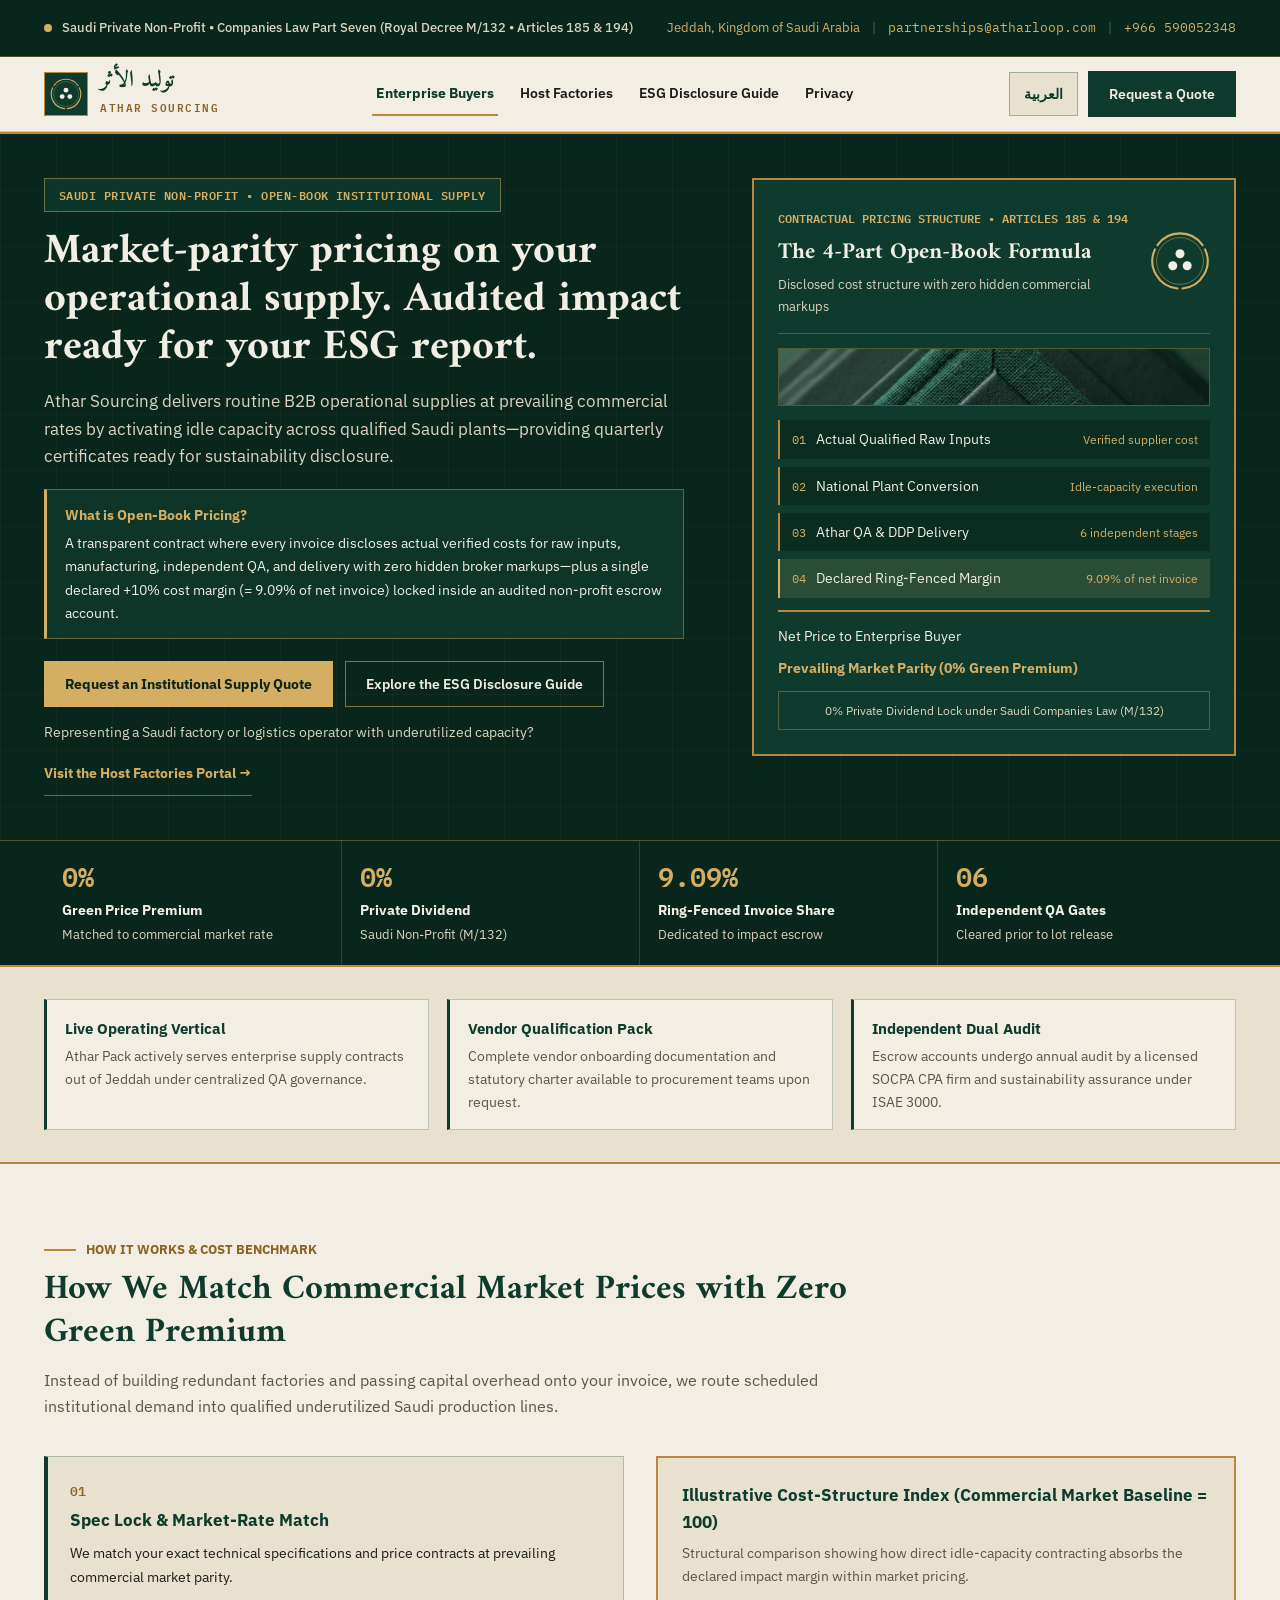
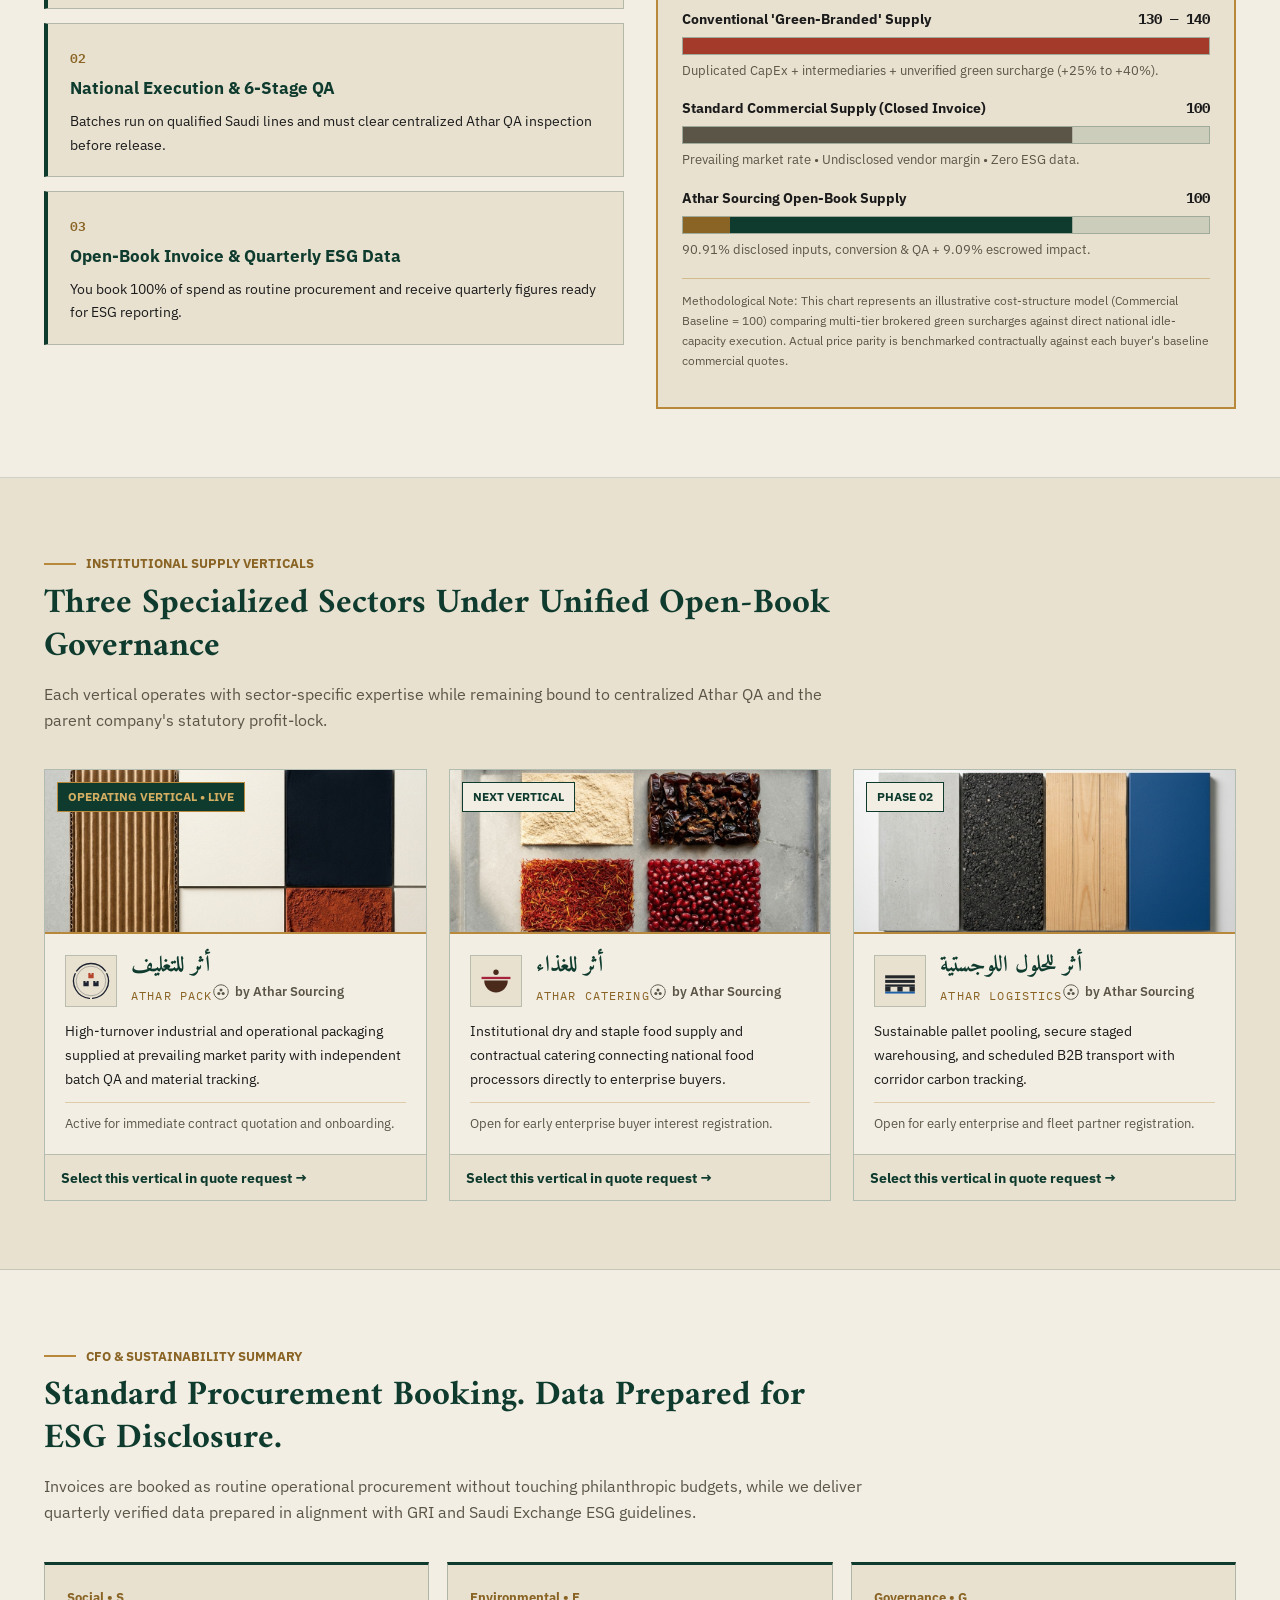
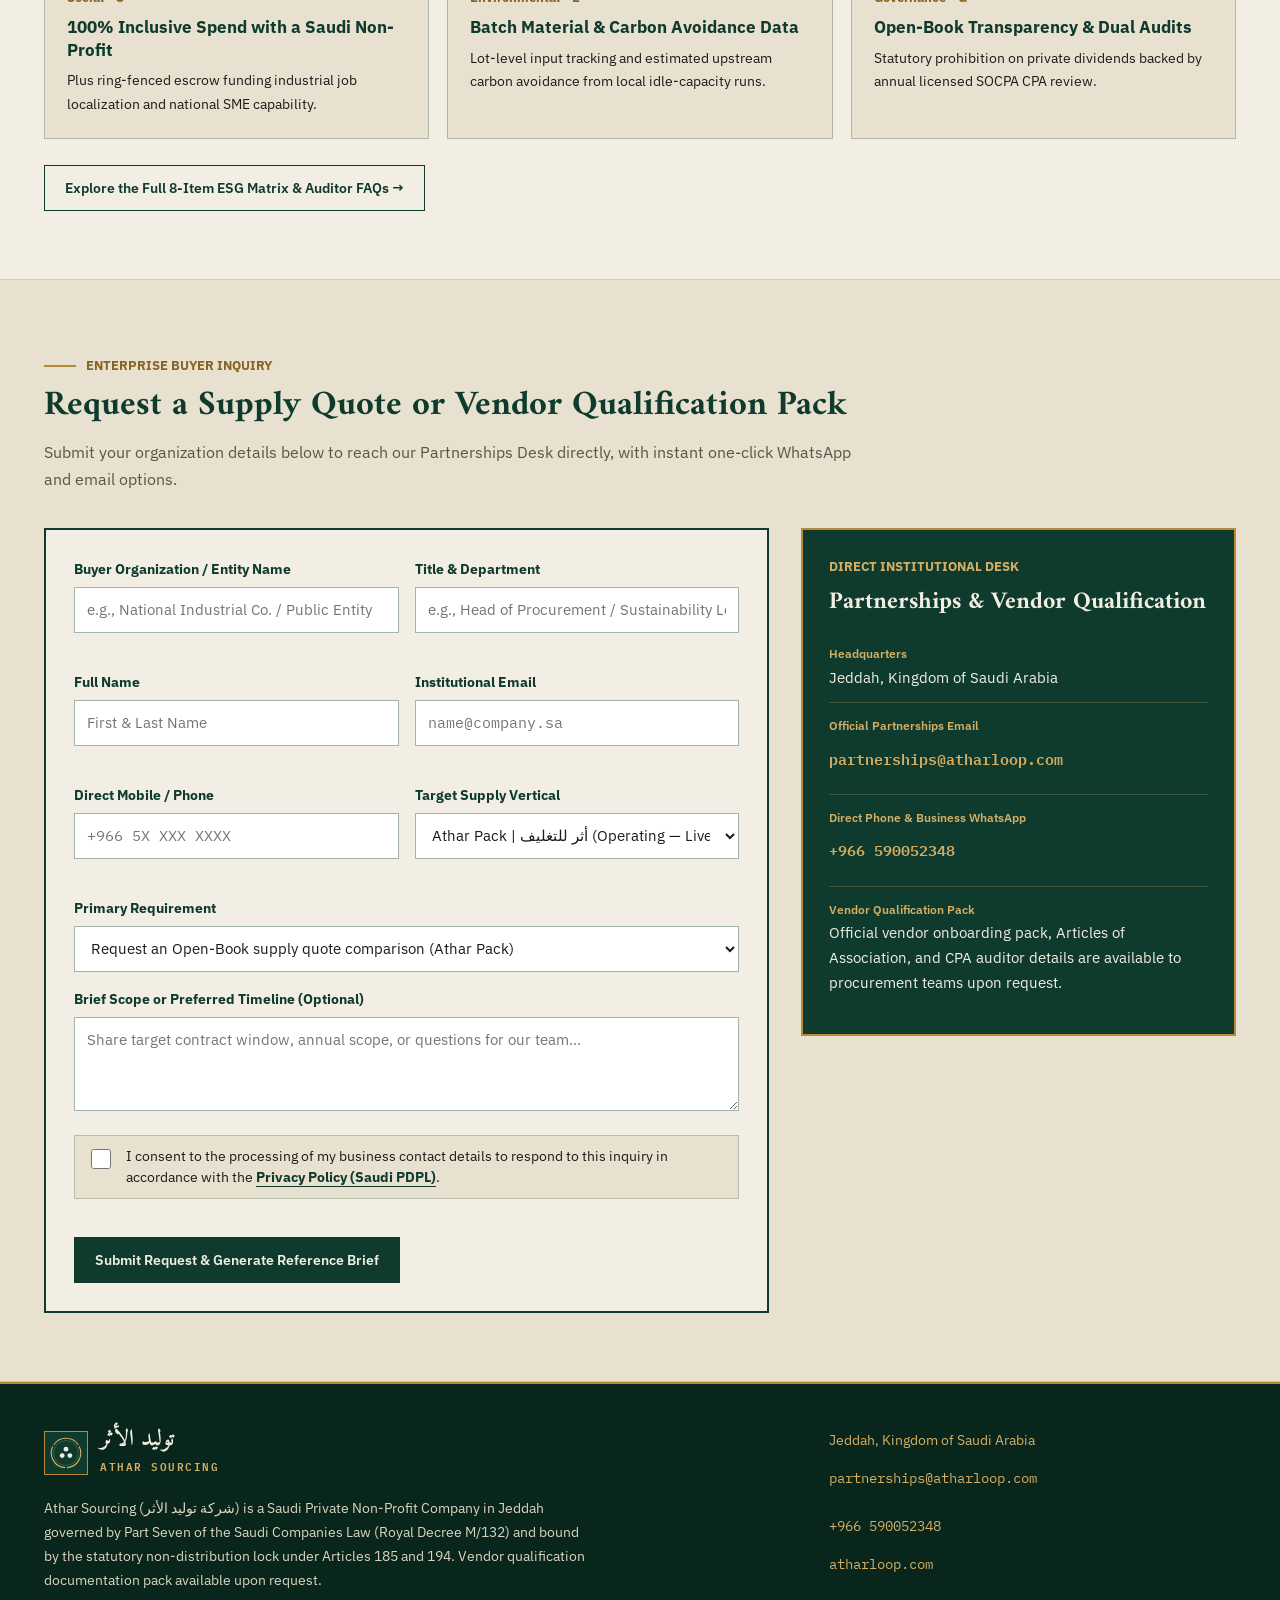
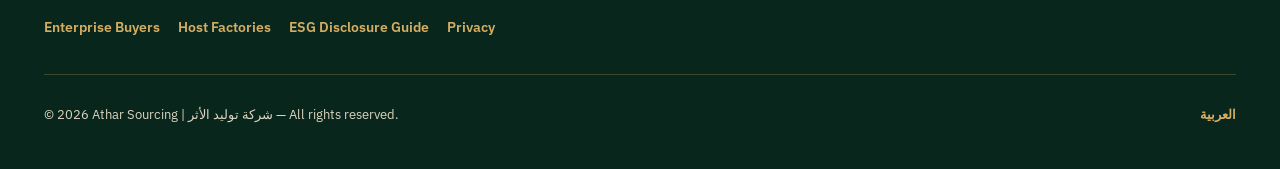
==== commit 976e6894: "Deploy Athar Sourcing v2 multi-page bilingual site" ====
--- a/en/index.html
+++ b/en/index.html
@@ -89,18 +89,18 @@
       </div>
       <div class="hero-cta-row">
         <a class="btn-brass" href="#start">Request an Institutional Supply Quote</a>
-        <a class="btn-outline-light" href="../assets/specimens/athar-specimen-en.pdf" target="_blank" rel="noopener">Download Sample Invoice &amp; ESG Pack (PDF)</a>
+        <a class="btn-outline-light" href="esg/index.html">Explore the ESG Disclosure Guide</a>
       </div>
       <div class="hero-sublink-row">
         <span>Representing a Saudi factory or logistics operator with underutilized capacity?</span>
         <a class="hero-sublink" href="partners/index.html">Visit the Host Factories Portal →</a>
       </div>
     </div>
-    <aside class="deed-specimen" aria-label="The 4-Part Open-Book Invoice">
+    <aside class="deed-specimen" aria-label="The 4-Part Open-Book Formula">
       <div class="deed-specimen-head">
         <div>
-          <div class="deed-code num-ltr">CONTRACTUAL SPECIMEN • ARTICLES 185 &amp; 194</div>
-          <h2 class="deed-title">The 4-Part Open-Book Invoice</h2>
+          <div class="deed-code num-ltr">CONTRACTUAL PRICING STRUCTURE • ARTICLES 185 &amp; 194</div>
+          <h2 class="deed-title">The 4-Part Open-Book Formula</h2>
           <p class="deed-sub">Disclosed cost structure with zero hidden commercial markups</p>
         </div>
         <div class="deed-specimen-seal"><svg class="seal-svg" viewBox="0 0 200 200" aria-hidden="true" focusable="false"><path d="M 24.83 46.97 A 92 92 0 0 1 175.17 46.97 M 183.51 61.41 A 92 92 0 0 1 108.34 191.62 M 91.66 191.62 A 92 92 0 0 1 16.49 61.41" fill="none" stroke="#D4AE63" stroke-width="7" stroke-linecap="round"/><circle cx="100" cy="100" r="78" fill="none" stroke="#D4AE63" stroke-width="1.6"/><g fill="#F2EEE3"><circle cx="100" cy="76" r="15"/><circle cx="76" cy="116" r="15"/><circle cx="124" cy="116" r="15"/></g></svg></div>
@@ -124,17 +124,10 @@
     </div>
   </div>
 </section>
-<section class="trust-band" aria-label="Inspect Our Documentation Upfront">
+<section class="trust-band" aria-label="Credibility &amp; Assurance Pillars">
   <div class="container">
     <div class="trust-grid">
       <div class="trust-card"><h2 class="trust-card-title">Live Operating Vertical</h2><p class="trust-card-desc">Athar Pack actively serves enterprise supply contracts out of Jeddah under centralized QA governance.</p></div><div class="trust-card"><h2 class="trust-card-title">Vendor Qualification Pack</h2><p class="trust-card-desc">Complete vendor onboarding documentation and statutory charter available to procurement teams upon request.</p></div><div class="trust-card"><h2 class="trust-card-title">Independent Dual Audit</h2><p class="trust-card-desc">Escrow accounts undergo annual audit by a licensed SOCPA CPA firm and sustainability assurance under ISAE 3000.</p></div>
-    </div>
-    <div class="specimen-bar">
-      <div>
-        <div class="specimen-bar-title">Inspect Our Documentation Upfront</div>
-        <p class="specimen-bar-desc">Download our 2-page illustrative specimen pack featuring a 4-part Open-Book Invoice, Form ATH-IMP-12 Certificate, and Batch CoC summary.</p>
-      </div>
-      <a class="btn-outline-dark" href="../assets/specimens/athar-specimen-en.pdf" target="_blank" rel="noopener">Download Specimen Pack (PDF)</a>
     </div>
   </div>
 </section>
@@ -312,7 +305,6 @@
           <a href="partners/index.html">Host Factories</a>
           <a href="esg/index.html">ESG Disclosure Guide</a>
           <a href="privacy/index.html">Privacy</a>
-          <a href="../assets/specimens/athar-specimen-en.pdf" target="_blank" rel="noopener">Sample Invoice &amp; ESG Pack (PDF)</a>
         </nav>
       </div>
       <div class="footer-contacts">
--- a/assets/landing.css
+++ b/assets/landing.css
@@ -677,7 +677,7 @@
   margin-top: 2px;
 }
 
-/* Trust & Specimen Download Band */
+/* Trust & Assurance Band */
 .trust-band {
   background-color: var(--deed-sand);
   border-bottom: 2px solid var(--waqf-brass);
@@ -688,7 +688,6 @@
   display: grid;
   grid-template-columns: repeat(3, minmax(0, 1fr));
   gap: 18px;
-  margin-bottom: 20px;
 }
 
 .trust-card {
@@ -709,31 +708,6 @@
   font-size: 0.86rem;
   color: var(--muted-ink);
   margin: 0;
-}
-
-.specimen-bar {
-  background-color: var(--deed-paper);
-  border: 2px solid var(--trustee-green);
-  padding: 18px 22px;
-  display: flex;
-  flex-wrap: wrap;
-  align-items: center;
-  justify-content: space-between;
-  gap: 16px;
-}
-
-.specimen-bar-title {
-  font-size: 1rem;
-  font-weight: 700;
-  color: var(--trustee-green);
-  margin: 0 0 3px;
-}
-
-.specimen-bar-desc {
-  font-size: 0.87rem;
-  color: var(--muted-ink);
-  margin: 0;
-  max-width: 72ch;
 }
 
 /* Standard Sections */
